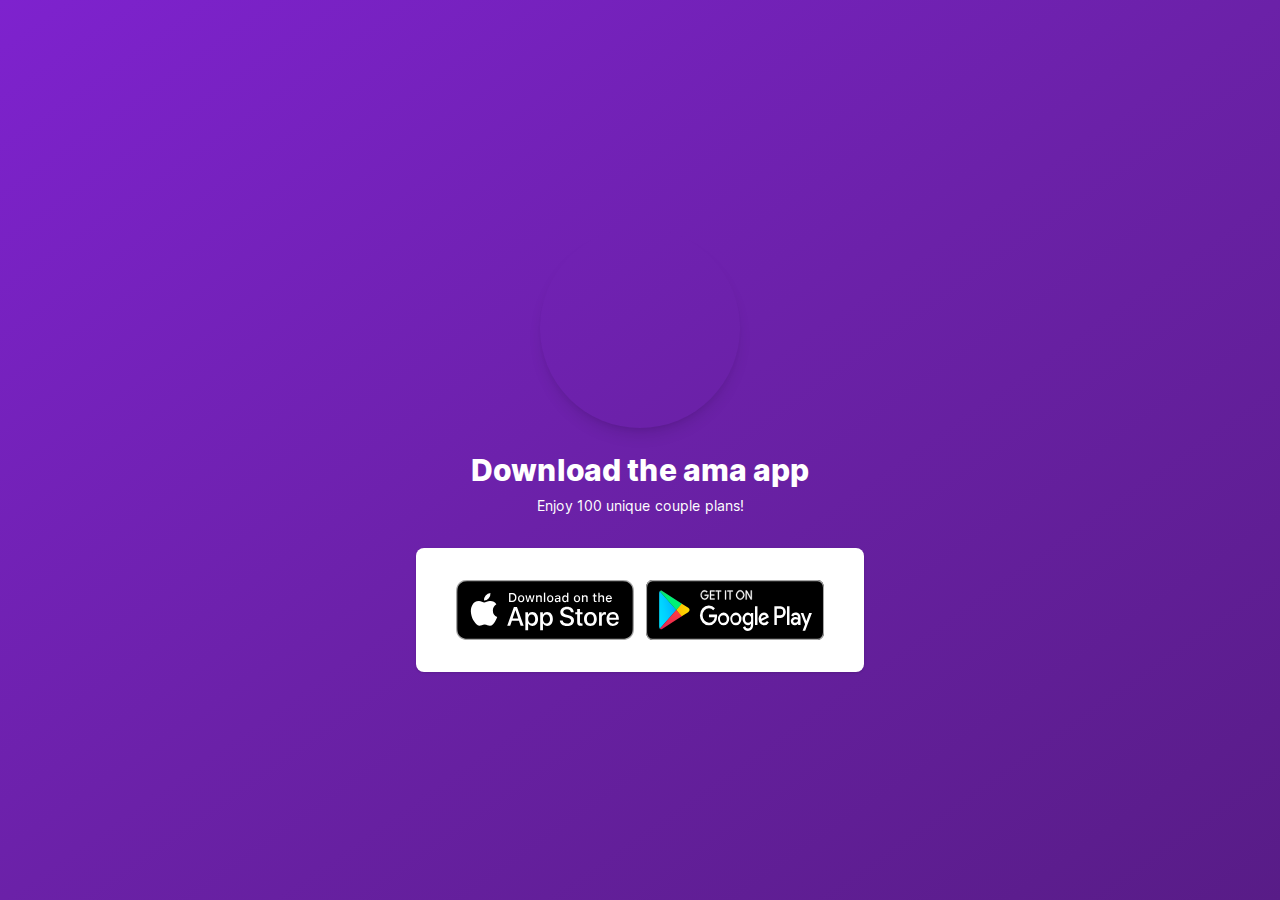
==== index.html @ a2be5a4e "Add files via upload" ====
<!DOCTYPE html><html lang="en"><head><meta charSet="utf-8"/><meta name="viewport" content="width=device-width, initial-scale=1"/><link rel="preload" href="/_next/static/media/c9a5bc6a7c948fb0-s.p.woff2" as="font" crossorigin="" type="font/woff2"/><link rel="stylesheet" href="/_next/static/css/a2a3fbcd79fb0c8a.css" crossorigin="" data-precedence="next"/><link rel="preload" as="script" fetchPriority="low" href="/_next/static/chunks/webpack-dde86fa7b5ab06e0.js" crossorigin=""/><script src="/_next/static/chunks/fd9d1056-735d320b4b8745cb.js" async="" crossorigin=""></script><script src="/_next/static/chunks/938-cd2116519108597b.js" async="" crossorigin=""></script><script src="/_next/static/chunks/main-app-fff8a8d756251685.js" async="" crossorigin=""></script><script src="/_next/static/chunks/647-ecb0f394060c1eaa.js" async=""></script><script src="/_next/static/chunks/app/page-6e0c93cd417e21bf.js" async=""></script><title>Create Next App</title><meta name="description" content="Generated by create next app"/><link rel="icon" href="/favicon.ico" type="image/x-icon" sizes="16x16"/><meta name="next-size-adjust"/><script src="/_next/static/chunks/polyfills-c67a75d1b6f99dc8.js" crossorigin="" noModule=""></script></head><body class="__className_e66fe9"><div class="min-h-screen bg-gradient-to-br from-purple-700 via-purple-800 to-purple-900 flex flex-col justify-center py-12 sm:px-6 lg:px-8"><div class="sm:mx-auto sm:w-full sm:max-w-md"><img alt="Logo" loading="lazy" width="200" height="200" decoding="async" data-nimg="1" class="mx-auto rounded-full shadow-lg" style="color:transparent" srcSet="/_next/image?url=%2Fimages%2Flogo.png&amp;w=256&amp;q=75 1x, /_next/image?url=%2Fimages%2Flogo.png&amp;w=640&amp;q=75 2x" src="/_next/image?url=%2Fimages%2Flogo.png&amp;w=640&amp;q=75"/><h2 class="mt-6 text-center text-3xl font-extrabold text-white">Download the ama app</h2><p class="mt-2 text-center text-sm text-white">Enjoy 100 unique couple plans!</p></div><div class="mt-8 sm:mx-auto sm:w-full sm:max-w-md"><div class="bg-white py-8 px-4 shadow sm:rounded-lg sm:px-10"><div class="flex justify-center"><div class="grid md:flex gap-3 overflow-auto"><a href="https://apps.apple.com/co/app/ama-100-planes-en-pareja/id6473065199"><img alt="app store icon" loading="lazy" width="200" height="66.85" decoding="async" data-nimg="1" class="h-full" style="color:transparent" src="/images/app-store-badge.svg"/></a><a href="https://play.google.com/store/apps/details?id=com.amadev.app"><img alt="play store icon" loading="lazy" width="200" height="66.85" decoding="async" data-nimg="1" class="h-full" style="color:transparent" src="/images/play-store-badge.svg"/></a></div></div></div></div></div><script src="/_next/static/chunks/webpack-dde86fa7b5ab06e0.js" crossorigin="" async=""></script><script>(self.__next_f=self.__next_f||[]).push([0]);self.__next_f.push([2,null])</script><script>self.__next_f.push([1,"1:HL[\"/_next/static/media/c9a5bc6a7c948fb0-s.p.woff2\",\"font\",{\"crossOrigin\":\"\",\"type\":\"font/woff2\"}]\n2:HL[\"/_next/static/css/a2a3fbcd79fb0c8a.css\",\"style\",{\"crossOrigin\":\"\"}]\n0:\"$L3\"\n"])</script><script>self.__next_f.push([1,"4:I[7690,[],\"\"]\n6:I[1749,[\"647\",\"static/chunks/647-ecb0f394060c1eaa.js\",\"931\",\"static/chunks/app/page-6e0c93cd417e21bf.js\"],\"Image\"]\n7:I[5250,[\"647\",\"static/chunks/647-ecb0f394060c1eaa.js\",\"931\",\"static/chunks/app/page-6e0c93cd417e21bf.js\"],\"\"]\n8:I[5613,[],\"\"]\n9:I[1778,[],\"\"]\nb:I[8955,[],\"\"]\n"])</script><script>self.__next_f.push([1,"3:[[[\"$\",\"link\",\"0\",{\"rel\":\"stylesheet\",\"href\":\"/_next/static/css/a2a3fbcd79fb0c8a.css\",\"precedence\":\"next\",\"crossOrigin\":\"\"}]],[\"$\",\"$L4\",null,{\"buildId\":\"qR7qqg8arm37EuFPO9DIK\",\"assetPrefix\":\"\",\"initialCanonicalUrl\":\"/\",\"initialTree\":[\"\",{\"children\":[\"__PAGE__\",{}]},\"$undefined\",\"$undefined\",true],\"initialSeedData\":[\"\",{\"children\":[\"__PAGE__\",{},[\"$L5\",[\"$\",\"div\",null,{\"className\":\"min-h-screen bg-gradient-to-br from-purple-700 via-purple-800 to-purple-900 flex flex-col justify-center py-12 sm:px-6 lg:px-8\",\"children\":[[\"$\",\"div\",null,{\"className\":\"sm:mx-auto sm:w-full sm:max-w-md\",\"children\":[[\"$\",\"$L6\",null,{\"className\":\"mx-auto rounded-full shadow-lg\",\"src\":\"/images/logo.png\",\"alt\":\"Logo\",\"width\":200,\"height\":200}],[\"$\",\"h2\",null,{\"className\":\"mt-6 text-center text-3xl font-extrabold text-white\",\"children\":\"Download the ama app\"}],[\"$\",\"p\",null,{\"className\":\"mt-2 text-center text-sm text-white\",\"children\":\"Enjoy 100 unique couple plans!\"}]]}],[\"$\",\"div\",null,{\"className\":\"mt-8 sm:mx-auto sm:w-full sm:max-w-md\",\"children\":[\"$\",\"div\",null,{\"className\":\"bg-white py-8 px-4 shadow sm:rounded-lg sm:px-10\",\"children\":[\"$\",\"div\",null,{\"className\":\"flex justify-center\",\"children\":[\"$\",\"div\",null,{\"className\":\"grid md:flex gap-3 overflow-auto\",\"children\":[[\"$\",\"$L7\",null,{\"href\":\"https://apps.apple.com/co/app/ama-100-planes-en-pareja/id6473065199\",\"children\":[\"$\",\"$L6\",null,{\"className\":\"h-full\",\"alt\":\"app store icon\",\"src\":\"/images/app-store-badge.svg\",\"width\":200,\"height\":66.85}]}],[\"$\",\"$L7\",null,{\"href\":\"https://play.google.com/store/apps/details?id=com.amadev.app\",\"children\":[\"$\",\"$L6\",null,{\"className\":\"h-full\",\"alt\":\"play store icon\",\"src\":\"/images/play-store-badge.svg\",\"width\":200,\"height\":66.85}]}]]}]}]}]}]]}],null]]},[null,[\"$\",\"html\",null,{\"lang\":\"en\",\"children\":[\"$\",\"body\",null,{\"className\":\"__className_e66fe9\",\"children\":[\"$\",\"$L8\",null,{\"parallelRouterKey\":\"children\",\"segmentPath\":[\"children\"],\"loading\":\"$undefined\",\"loadingStyles\":\"$undefined\",\"loadingScripts\":\"$undefined\",\"hasLoading\":false,\"error\":\"$undefined\",\"errorStyles\":\"$undefined\",\"errorScripts\":\"$undefined\",\"template\":[\"$\",\"$L9\",null,{}],\"templateStyles\":\"$undefined\",\"templateScripts\":\"$undefined\",\"notFound\":[[\"$\",\"title\",null,{\"children\":\"404: This page could not be found.\"}],[\"$\",\"div\",null,{\"style\":{\"fontFamily\":\"system-ui,\\\"Segoe UI\\\",Roboto,Helvetica,Arial,sans-serif,\\\"Apple Color Emoji\\\",\\\"Segoe UI Emoji\\\"\",\"height\":\"100vh\",\"textAlign\":\"center\",\"display\":\"flex\",\"flexDirection\":\"column\",\"alignItems\":\"center\",\"justifyContent\":\"center\"},\"children\":[\"$\",\"div\",null,{\"children\":[[\"$\",\"style\",null,{\"dangerouslySetInnerHTML\":{\"__html\":\"body{color:#000;background:#fff;margin:0}.next-error-h1{border-right:1px solid rgba(0,0,0,.3)}@media (prefers-color-scheme:dark){body{color:#fff;background:#000}.next-error-h1{border-right:1px solid rgba(255,255,255,.3)}}\"}}],[\"$\",\"h1\",null,{\"className\":\"next-error-h1\",\"style\":{\"display\":\"inline-block\",\"margin\":\"0 20px 0 0\",\"padding\":\"0 23px 0 0\",\"fontSize\":24,\"fontWeight\":500,\"verticalAlign\":\"top\",\"lineHeight\":\"49px\"},\"children\":\"404\"}],[\"$\",\"div\",null,{\"style\":{\"display\":\"inline-block\"},\"children\":[\"$\",\"h2\",null,{\"style\":{\"fontSize\":14,\"fontWeight\":400,\"lineHeight\":\"49px\",\"margin\":0},\"children\":\"This page could not be found.\"}]}]]}]}]],\"notFoundStyles\":[],\"styles\":null}]}]}],null]],\"initialHead\":[false,\"$La\"],\"globalErrorComponent\":\"$b\"}]]\n"])</script><script>self.__next_f.push([1,"a:[[\"$\",\"meta\",\"0\",{\"name\":\"viewport\",\"content\":\"width=device-width, initial-scale=1\"}],[\"$\",\"meta\",\"1\",{\"charSet\":\"utf-8\"}],[\"$\",\"title\",\"2\",{\"children\":\"Create Next App\"}],[\"$\",\"meta\",\"3\",{\"name\":\"description\",\"content\":\"Generated by create next app\"}],[\"$\",\"link\",\"4\",{\"rel\":\"icon\",\"href\":\"/favicon.ico\",\"type\":\"image/x-icon\",\"sizes\":\"16x16\"}],[\"$\",\"meta\",\"5\",{\"name\":\"next-size-adjust\"}]]\n5:null\n"])</script><script>self.__next_f.push([1,""])</script></body></html>
---- _next/static/css/a2a3fbcd79fb0c8a.css ----
/*
! tailwindcss v3.4.0 | MIT License | https://tailwindcss.com
*/*,:after,:before{box-sizing:border-box;border:0 solid #e5e7eb}:after,:before{--tw-content:""}:host,html{line-height:1.5;-webkit-text-size-adjust:100%;-moz-tab-size:4;-o-tab-size:4;tab-size:4;font-family:ui-sans-serif,system-ui,sans-serif,Apple Color Emoji,Segoe UI Emoji,Segoe UI Symbol,Noto Color Emoji;font-feature-settings:normal;font-variation-settings:normal;-webkit-tap-highlight-color:transparent}body{margin:0;line-height:inherit}hr{height:0;color:inherit;border-top-width:1px}abbr:where([title]){-webkit-text-decoration:underline dotted;text-decoration:underline dotted}h1,h2,h3,h4,h5,h6{font-size:inherit;font-weight:inherit}a{color:inherit;text-decoration:inherit}b,strong{font-weight:bolder}code,kbd,pre,samp{font-family:ui-monospace,SFMono-Regular,Menlo,Monaco,Consolas,Liberation Mono,Courier New,monospace;font-feature-settings:normal;font-variation-settings:normal;font-size:1em}small{font-size:80%}sub,sup{font-size:75%;line-height:0;position:relative;vertical-align:baseline}sub{bottom:-.25em}sup{top:-.5em}table{text-indent:0;border-color:inherit;border-collapse:collapse}button,input,optgroup,select,textarea{font-family:inherit;font-feature-settings:inherit;font-variation-settings:inherit;font-size:100%;font-weight:inherit;line-height:inherit;color:inherit;margin:0;padding:0}button,select{text-transform:none}[type=button],[type=reset],[type=submit],button{-webkit-appearance:button;background-color:transparent;background-image:none}:-moz-focusring{outline:auto}:-moz-ui-invalid{box-shadow:none}progress{vertical-align:baseline}::-webkit-inner-spin-button,::-webkit-outer-spin-button{height:auto}[type=search]{-webkit-appearance:textfield;outline-offset:-2px}::-webkit-search-decoration{-webkit-appearance:none}::-webkit-file-upload-button{-webkit-appearance:button;font:inherit}summary{display:list-item}blockquote,dd,dl,figure,h1,h2,h3,h4,h5,h6,hr,p,pre{margin:0}fieldset{margin:0}fieldset,legend{padding:0}menu,ol,ul{list-style:none;margin:0;padding:0}dialog{padding:0}textarea{resize:vertical}input::-moz-placeholder,textarea::-moz-placeholder{opacity:1;color:#9ca3af}input::placeholder,textarea::placeholder{opacity:1;color:#9ca3af}[role=button],button{cursor:pointer}:disabled{cursor:default}audio,canvas,embed,iframe,img,object,svg,video{display:block;vertical-align:middle}img,video{max-width:100%;height:auto}[hidden]{display:none}*,:after,:before{--tw-border-spacing-x:0;--tw-border-spacing-y:0;--tw-translate-x:0;--tw-translate-y:0;--tw-rotate:0;--tw-skew-x:0;--tw-skew-y:0;--tw-scale-x:1;--tw-scale-y:1;--tw-pan-x: ;--tw-pan-y: ;--tw-pinch-zoom: ;--tw-scroll-snap-strictness:proximity;--tw-gradient-from-position: ;--tw-gradient-via-position: ;--tw-gradient-to-position: ;--tw-ordinal: ;--tw-slashed-zero: ;--tw-numeric-figure: ;--tw-numeric-spacing: ;--tw-numeric-fraction: ;--tw-ring-inset: ;--tw-ring-offset-width:0px;--tw-ring-offset-color:#fff;--tw-ring-color:rgba(59,130,246,.5);--tw-ring-offset-shadow:0 0 #0000;--tw-ring-shadow:0 0 #0000;--tw-shadow:0 0 #0000;--tw-shadow-colored:0 0 #0000;--tw-blur: ;--tw-brightness: ;--tw-contrast: ;--tw-grayscale: ;--tw-hue-rotate: ;--tw-invert: ;--tw-saturate: ;--tw-sepia: ;--tw-drop-shadow: ;--tw-backdrop-blur: ;--tw-backdrop-brightness: ;--tw-backdrop-contrast: ;--tw-backdrop-grayscale: ;--tw-backdrop-hue-rotate: ;--tw-backdrop-invert: ;--tw-backdrop-opacity: ;--tw-backdrop-saturate: ;--tw-backdrop-sepia: }::backdrop{--tw-border-spacing-x:0;--tw-border-spacing-y:0;--tw-translate-x:0;--tw-translate-y:0;--tw-rotate:0;--tw-skew-x:0;--tw-skew-y:0;--tw-scale-x:1;--tw-scale-y:1;--tw-pan-x: ;--tw-pan-y: ;--tw-pinch-zoom: ;--tw-scroll-snap-strictness:proximity;--tw-gradient-from-position: ;--tw-gradient-via-position: ;--tw-gradient-to-position: ;--tw-ordinal: ;--tw-slashed-zero: ;--tw-numeric-figure: ;--tw-numeric-spacing: ;--tw-numeric-fraction: ;--tw-ring-inset: ;--tw-ring-offset-width:0px;--tw-ring-offset-color:#fff;--tw-ring-color:rgba(59,130,246,.5);--tw-ring-offset-shadow:0 0 #0000;--tw-ring-shadow:0 0 #0000;--tw-shadow:0 0 #0000;--tw-shadow-colored:0 0 #0000;--tw-blur: ;--tw-brightness: ;--tw-contrast: ;--tw-grayscale: ;--tw-hue-rotate: ;--tw-invert: ;--tw-saturate: ;--tw-sepia: ;--tw-drop-shadow: ;--tw-backdrop-blur: ;--tw-backdrop-brightness: ;--tw-backdrop-contrast: ;--tw-backdrop-grayscale: ;--tw-backdrop-hue-rotate: ;--tw-backdrop-invert: ;--tw-backdrop-opacity: ;--tw-backdrop-saturate: ;--tw-backdrop-sepia: }.mx-auto{margin-left:auto;margin-right:auto}.mt-2{margin-top:.5rem}.mt-6{margin-top:1.5rem}.mt-8{margin-top:2rem}.flex{display:flex}.grid{display:grid}.h-full{height:100%}.min-h-screen{min-height:100vh}.flex-col{flex-direction:column}.justify-center{justify-content:center}.gap-3{gap:.75rem}.overflow-auto{overflow:auto}.rounded-full{border-radius:9999px}.bg-white{--tw-bg-opacity:1;background-color:rgb(255 255 255/var(--tw-bg-opacity))}.bg-gradient-to-br{background-image:linear-gradient(to bottom right,var(--tw-gradient-stops))}.from-purple-700{--tw-gradient-from:#7e22ce var(--tw-gradient-from-position);--tw-gradient-to:rgba(126,34,206,0) var(--tw-gradient-to-position);--tw-gradient-stops:var(--tw-gradient-from),var(--tw-gradient-to)}.via-purple-800{--tw-gradient-to:rgba(107,33,168,0) var(--tw-gradient-to-position);--tw-gradient-stops:var(--tw-gradient-from),#6b21a8 var(--tw-gradient-via-position),var(--tw-gradient-to)}.to-purple-900{--tw-gradient-to:#581c87 var(--tw-gradient-to-position)}.px-4{padding-left:1rem;padding-right:1rem}.py-12{padding-top:3rem;padding-bottom:3rem}.py-8{padding-top:2rem;padding-bottom:2rem}.text-center{text-align:center}.text-3xl{font-size:1.875rem;line-height:2.25rem}.text-sm{font-size:.875rem;line-height:1.25rem}.font-extrabold{font-weight:800}.text-white{--tw-text-opacity:1;color:rgb(255 255 255/var(--tw-text-opacity))}.shadow{--tw-shadow:0 1px 3px 0 rgba(0,0,0,.1),0 1px 2px -1px rgba(0,0,0,.1);--tw-shadow-colored:0 1px 3px 0 var(--tw-shadow-color),0 1px 2px -1px var(--tw-shadow-color)}.shadow,.shadow-lg{box-shadow:var(--tw-ring-offset-shadow,0 0 #0000),var(--tw-ring-shadow,0 0 #0000),var(--tw-shadow)}.shadow-lg{--tw-shadow:0 10px 15px -3px rgba(0,0,0,.1),0 4px 6px -4px rgba(0,0,0,.1);--tw-shadow-colored:0 10px 15px -3px var(--tw-shadow-color),0 4px 6px -4px var(--tw-shadow-color)}@media (min-width:640px){.sm\:mx-auto{margin-left:auto;margin-right:auto}.sm\:w-full{width:100%}.sm\:max-w-md{max-width:28rem}.sm\:rounded-lg{border-radius:.5rem}.sm\:px-10{padding-left:2.5rem;padding-right:2.5rem}.sm\:px-6{padding-left:1.5rem;padding-right:1.5rem}}@media (min-width:768px){.md\:flex{display:flex}}@media (min-width:1024px){.lg\:px-8{padding-left:2rem;padding-right:2rem}}@font-face{font-family:__Inter_e66fe9;font-style:normal;font-weight:100 900;font-display:swap;src:url(/_next/static/media/ec159349637c90ad-s.woff2) format("woff2");unicode-range:U+0460-052f,U+1c80-1c88,U+20b4,U+2de0-2dff,U+a640-a69f,U+fe2e-fe2f}@font-face{font-family:__Inter_e66fe9;font-style:normal;font-weight:100 900;font-display:swap;src:url(/_next/static/media/513657b02c5c193f-s.woff2) format("woff2");unicode-range:U+0301,U+0400-045f,U+0490-0491,U+04b0-04b1,U+2116}@font-face{font-family:__Inter_e66fe9;font-style:normal;font-weight:100 900;font-display:swap;src:url(/_next/static/media/fd4db3eb5472fc27-s.woff2) format("woff2");unicode-range:U+1f??}@font-face{font-family:__Inter_e66fe9;font-style:normal;font-weight:100 900;font-display:swap;src:url(/_next/static/media/51ed15f9841b9f9d-s.woff2) format("woff2");unicode-range:U+0370-03ff}@font-face{font-family:__Inter_e66fe9;font-style:normal;font-weight:100 900;font-display:swap;src:url(/_next/static/media/05a31a2ca4975f99-s.woff2) format("woff2");unicode-range:U+0102-0103,U+0110-0111,U+0128-0129,U+0168-0169,U+01a0-01a1,U+01af-01b0,U+0300-0301,U+0303-0304,U+0308-0309,U+0323,U+0329,U+1ea0-1ef9,U+20ab}@font-face{font-family:__Inter_e66fe9;font-style:normal;font-weight:100 900;font-display:swap;src:url(/_next/static/media/d6b16ce4a6175f26-s.woff2) format("woff2");unicode-range:U+0100-02af,U+0304,U+0308,U+0329,U+1e00-1e9f,U+1ef2-1eff,U+2020,U+20a0-20ab,U+20ad-20cf,U+2113,U+2c60-2c7f,U+a720-a7ff}@font-face{font-family:__Inter_e66fe9;font-style:normal;font-weight:100 900;font-display:swap;src:url(/_next/static/media/c9a5bc6a7c948fb0-s.p.woff2) format("woff2");unicode-range:U+00??,U+0131,U+0152-0153,U+02bb-02bc,U+02c6,U+02da,U+02dc,U+0304,U+0308,U+0329,U+2000-206f,U+2074,U+20ac,U+2122,U+2191,U+2193,U+2212,U+2215,U+feff,U+fffd}@font-face{font-family:__Inter_Fallback_e66fe9;src:local("Arial");ascent-override:90.20%;descent-override:22.48%;line-gap-override:0.00%;size-adjust:107.40%}.__className_e66fe9{font-family:__Inter_e66fe9,__Inter_Fallback_e66fe9;font-style:normal}
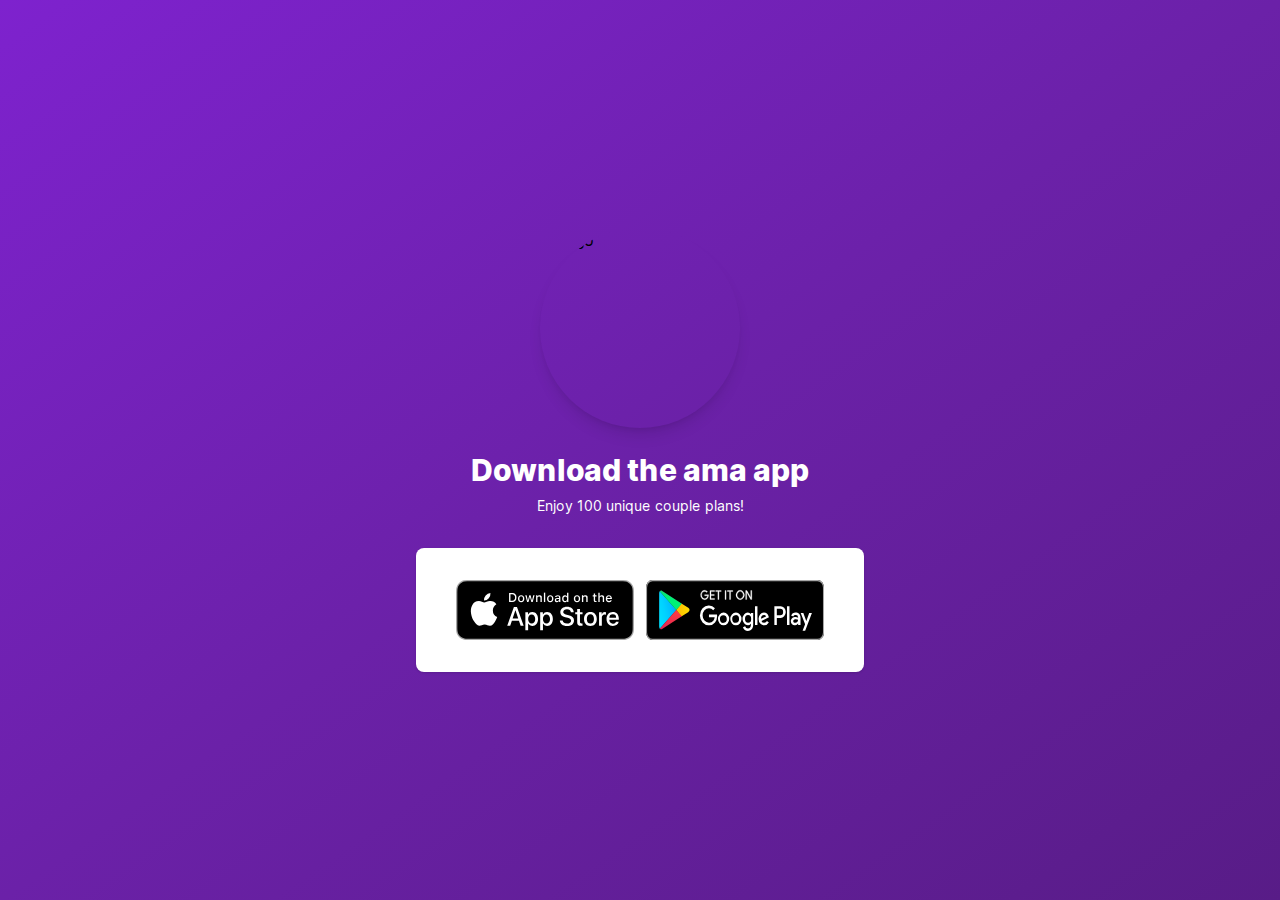
==== commit af3de876: "Add files via upload" ====
--- a/index.html
+++ b/index.html
@@ -1 +1 @@
-<!DOCTYPE html><html lang="en"><head><meta charSet="utf-8"/><meta name="viewport" content="width=device-width, initial-scale=1"/><link rel="preload" href="/_next/static/media/c9a5bc6a7c948fb0-s.p.woff2" as="font" crossorigin="" type="font/woff2"/><link rel="stylesheet" href="/_next/static/css/a2a3fbcd79fb0c8a.css" crossorigin="" data-precedence="next"/><link rel="preload" as="script" fetchPriority="low" href="/_next/static/chunks/webpack-dde86fa7b5ab06e0.js" crossorigin=""/><script src="/_next/static/chunks/fd9d1056-735d320b4b8745cb.js" async="" crossorigin=""></script><script src="/_next/static/chunks/938-cd2116519108597b.js" async="" crossorigin=""></script><script src="/_next/static/chunks/main-app-fff8a8d756251685.js" async="" crossorigin=""></script><script src="/_next/static/chunks/647-ecb0f394060c1eaa.js" async=""></script><script src="/_next/static/chunks/app/page-6e0c93cd417e21bf.js" async=""></script><title>Create Next App</title><meta name="description" content="Generated by create next app"/><link rel="icon" href="/favicon.ico" type="image/x-icon" sizes="16x16"/><meta name="next-size-adjust"/><script src="/_next/static/chunks/polyfills-c67a75d1b6f99dc8.js" crossorigin="" noModule=""></script></head><body class="__className_e66fe9"><div class="min-h-screen bg-gradient-to-br from-purple-700 via-purple-800 to-purple-900 flex flex-col justify-center py-12 sm:px-6 lg:px-8"><div class="sm:mx-auto sm:w-full sm:max-w-md"><img alt="Logo" loading="lazy" width="200" height="200" decoding="async" data-nimg="1" class="mx-auto rounded-full shadow-lg" style="color:transparent" srcSet="/_next/image?url=%2Fimages%2Flogo.png&amp;w=256&amp;q=75 1x, /_next/image?url=%2Fimages%2Flogo.png&amp;w=640&amp;q=75 2x" src="/_next/image?url=%2Fimages%2Flogo.png&amp;w=640&amp;q=75"/><h2 class="mt-6 text-center text-3xl font-extrabold text-white">Download the ama app</h2><p class="mt-2 text-center text-sm text-white">Enjoy 100 unique couple plans!</p></div><div class="mt-8 sm:mx-auto sm:w-full sm:max-w-md"><div class="bg-white py-8 px-4 shadow sm:rounded-lg sm:px-10"><div class="flex justify-center"><div class="grid md:flex gap-3 overflow-auto"><a href="https://apps.apple.com/co/app/ama-100-planes-en-pareja/id6473065199"><img alt="app store icon" loading="lazy" width="200" height="66.85" decoding="async" data-nimg="1" class="h-full" style="color:transparent" src="/images/app-store-badge.svg"/></a><a href="https://play.google.com/store/apps/details?id=com.amadev.app"><img alt="play store icon" loading="lazy" width="200" height="66.85" decoding="async" data-nimg="1" class="h-full" style="color:transparent" src="/images/play-store-badge.svg"/></a></div></div></div></div></div><script src="/_next/static/chunks/webpack-dde86fa7b5ab06e0.js" crossorigin="" async=""></script><script>(self.__next_f=self.__next_f||[]).push([0]);self.__next_f.push([2,null])</script><script>self.__next_f.push([1,"1:HL[\"/_next/static/media/c9a5bc6a7c948fb0-s.p.woff2\",\"font\",{\"crossOrigin\":\"\",\"type\":\"font/woff2\"}]\n2:HL[\"/_next/static/css/a2a3fbcd79fb0c8a.css\",\"style\",{\"crossOrigin\":\"\"}]\n0:\"$L3\"\n"])</script><script>self.__next_f.push([1,"4:I[7690,[],\"\"]\n6:I[1749,[\"647\",\"static/chunks/647-ecb0f394060c1eaa.js\",\"931\",\"static/chunks/app/page-6e0c93cd417e21bf.js\"],\"Image\"]\n7:I[5250,[\"647\",\"static/chunks/647-ecb0f394060c1eaa.js\",\"931\",\"static/chunks/app/page-6e0c93cd417e21bf.js\"],\"\"]\n8:I[5613,[],\"\"]\n9:I[1778,[],\"\"]\nb:I[8955,[],\"\"]\n"])</script><script>self.__next_f.push([1,"3:[[[\"$\",\"link\",\"0\",{\"rel\":\"stylesheet\",\"href\":\"/_next/static/css/a2a3fbcd79fb0c8a.css\",\"precedence\":\"next\",\"crossOrigin\":\"\"}]],[\"$\",\"$L4\",null,{\"buildId\":\"qR7qqg8arm37EuFPO9DIK\",\"assetPrefix\":\"\",\"initialCanonicalUrl\":\"/\",\"initialTree\":[\"\",{\"children\":[\"__PAGE__\",{}]},\"$undefined\",\"$undefined\",true],\"initialSeedData\":[\"\",{\"children\":[\"__PAGE__\",{},[\"$L5\",[\"$\",\"div\",null,{\"className\":\"min-h-screen bg-gradient-to-br from-purple-700 via-purple-800 to-purple-900 flex flex-col justify-center py-12 sm:px-6 lg:px-8\",\"children\":[[\"$\",\"div\",null,{\"className\":\"sm:mx-auto sm:w-full sm:max-w-md\",\"children\":[[\"$\",\"$L6\",null,{\"className\":\"mx-auto rounded-full shadow-lg\",\"src\":\"/images/logo.png\",\"alt\":\"Logo\",\"width\":200,\"height\":200}],[\"$\",\"h2\",null,{\"className\":\"mt-6 text-center text-3xl font-extrabold text-white\",\"children\":\"Download the ama app\"}],[\"$\",\"p\",null,{\"className\":\"mt-2 text-center text-sm text-white\",\"children\":\"Enjoy 100 unique couple plans!\"}]]}],[\"$\",\"div\",null,{\"className\":\"mt-8 sm:mx-auto sm:w-full sm:max-w-md\",\"children\":[\"$\",\"div\",null,{\"className\":\"bg-white py-8 px-4 shadow sm:rounded-lg sm:px-10\",\"children\":[\"$\",\"div\",null,{\"className\":\"flex justify-center\",\"children\":[\"$\",\"div\",null,{\"className\":\"grid md:flex gap-3 overflow-auto\",\"children\":[[\"$\",\"$L7\",null,{\"href\":\"https://apps.apple.com/co/app/ama-100-planes-en-pareja/id6473065199\",\"children\":[\"$\",\"$L6\",null,{\"className\":\"h-full\",\"alt\":\"app store icon\",\"src\":\"/images/app-store-badge.svg\",\"width\":200,\"height\":66.85}]}],[\"$\",\"$L7\",null,{\"href\":\"https://play.google.com/store/apps/details?id=com.amadev.app\",\"children\":[\"$\",\"$L6\",null,{\"className\":\"h-full\",\"alt\":\"play store icon\",\"src\":\"/images/play-store-badge.svg\",\"width\":200,\"height\":66.85}]}]]}]}]}]}]]}],null]]},[null,[\"$\",\"html\",null,{\"lang\":\"en\",\"children\":[\"$\",\"body\",null,{\"className\":\"__className_e66fe9\",\"children\":[\"$\",\"$L8\",null,{\"parallelRouterKey\":\"children\",\"segmentPath\":[\"children\"],\"loading\":\"$undefined\",\"loadingStyles\":\"$undefined\",\"loadingScripts\":\"$undefined\",\"hasLoading\":false,\"error\":\"$undefined\",\"errorStyles\":\"$undefined\",\"errorScripts\":\"$undefined\",\"template\":[\"$\",\"$L9\",null,{}],\"templateStyles\":\"$undefined\",\"templateScripts\":\"$undefined\",\"notFound\":[[\"$\",\"title\",null,{\"children\":\"404: This page could not be found.\"}],[\"$\",\"div\",null,{\"style\":{\"fontFamily\":\"system-ui,\\\"Segoe UI\\\",Roboto,Helvetica,Arial,sans-serif,\\\"Apple Color Emoji\\\",\\\"Segoe UI Emoji\\\"\",\"height\":\"100vh\",\"textAlign\":\"center\",\"display\":\"flex\",\"flexDirection\":\"column\",\"alignItems\":\"center\",\"justifyContent\":\"center\"},\"children\":[\"$\",\"div\",null,{\"children\":[[\"$\",\"style\",null,{\"dangerouslySetInnerHTML\":{\"__html\":\"body{color:#000;background:#fff;margin:0}.next-error-h1{border-right:1px solid rgba(0,0,0,.3)}@media (prefers-color-scheme:dark){body{color:#fff;background:#000}.next-error-h1{border-right:1px solid rgba(255,255,255,.3)}}\"}}],[\"$\",\"h1\",null,{\"className\":\"next-error-h1\",\"style\":{\"display\":\"inline-block\",\"margin\":\"0 20px 0 0\",\"padding\":\"0 23px 0 0\",\"fontSize\":24,\"fontWeight\":500,\"verticalAlign\":\"top\",\"lineHeight\":\"49px\"},\"children\":\"404\"}],[\"$\",\"div\",null,{\"style\":{\"display\":\"inline-block\"},\"children\":[\"$\",\"h2\",null,{\"style\":{\"fontSize\":14,\"fontWeight\":400,\"lineHeight\":\"49px\",\"margin\":0},\"children\":\"This page could not be found.\"}]}]]}]}]],\"notFoundStyles\":[],\"styles\":null}]}]}],null]],\"initialHead\":[false,\"$La\"],\"globalErrorComponent\":\"$b\"}]]\n"])</script><script>self.__next_f.push([1,"a:[[\"$\",\"meta\",\"0\",{\"name\":\"viewport\",\"content\":\"width=device-width, initial-scale=1\"}],[\"$\",\"meta\",\"1\",{\"charSet\":\"utf-8\"}],[\"$\",\"title\",\"2\",{\"children\":\"Create Next App\"}],[\"$\",\"meta\",\"3\",{\"name\":\"description\",\"content\":\"Generated by create next app\"}],[\"$\",\"link\",\"4\",{\"rel\":\"icon\",\"href\":\"/favicon.ico\",\"type\":\"image/x-icon\",\"sizes\":\"16x16\"}],[\"$\",\"meta\",\"5\",{\"name\":\"next-size-adjust\"}]]\n5:null\n"])</script><script>self.__next_f.push([1,""])</script></body></html>+<!DOCTYPE html><html lang="en"><head><meta charSet="utf-8"/><meta name="viewport" content="width=device-width, initial-scale=1"/><link rel="preload" href="/_next/static/media/c9a5bc6a7c948fb0-s.p.woff2" as="font" crossorigin="" type="font/woff2"/><link rel="stylesheet" href="/_next/static/css/d588c0cef704deb2.css" crossorigin="" data-precedence="next"/><link rel="preload" as="script" fetchPriority="low" href="/_next/static/chunks/webpack-19cce1cc63ee8369.js" crossorigin=""/><script src="/_next/static/chunks/fd9d1056-735d320b4b8745cb.js" async="" crossorigin=""></script><script src="/_next/static/chunks/938-cd2116519108597b.js" async="" crossorigin=""></script><script src="/_next/static/chunks/main-app-fff8a8d756251685.js" async="" crossorigin=""></script><script src="/_next/static/chunks/647-ecb0f394060c1eaa.js" async=""></script><script src="/_next/static/chunks/app/page-6e0c93cd417e21bf.js" async=""></script><title>Ama</title><meta name="description" content="Enjoy 100 unique couple plans!"/><link rel="icon" href="/favicon.ico" type="image/x-icon" sizes="16x16"/><meta name="next-size-adjust"/><script src="/_next/static/chunks/polyfills-c67a75d1b6f99dc8.js" crossorigin="" noModule=""></script></head><body class="__className_e66fe9"><div class="min-h-screen bg-gradient-to-br from-purple-700 via-purple-800 to-purple-900 flex flex-col justify-center py-12 sm:px-6 lg:px-8"><div class="sm:mx-auto sm:w-full sm:max-w-md"><img alt="Logo" loading="lazy" width="200" height="200" decoding="async" data-nimg="1" class="mx-auto rounded-full shadow-lg" style="color:transparent" srcSet="/_next/image?url=%2Fimages%2Flogo.png&amp;w=256&amp;q=75 1x, /_next/image?url=%2Fimages%2Flogo.png&amp;w=640&amp;q=75 2x" src="/_next/image?url=%2Fimages%2Flogo.png&amp;w=640&amp;q=75"/><h2 class="mt-6 text-center text-3xl font-extrabold text-white">Download the ama app</h2><p class="mt-2 text-center text-sm text-white">Enjoy 100 unique couple plans!</p></div><div class="mt-8 sm:mx-auto sm:w-full sm:max-w-md"><div class="bg-white py-8 px-4 shadow sm:rounded-lg sm:px-10"><div class="flex justify-center"><div class="grid md:flex gap-3 overflow-auto"><a href="https://apps.apple.com/co/app/ama-100-planes-en-pareja/id6473065199"><img alt="app store icon" loading="lazy" width="200" height="66.85" decoding="async" data-nimg="1" class="h-full" style="color:transparent" src="/images/app-store-badge.svg"/></a><a href="https://play.google.com/store/apps/details?id=com.amadev.app"><img alt="play store icon" loading="lazy" width="200" height="66.85" decoding="async" data-nimg="1" class="h-full" style="color:transparent" src="/images/play-store-badge.svg"/></a></div></div></div></div></div><script src="/_next/static/chunks/webpack-19cce1cc63ee8369.js" crossorigin="" async=""></script><script>(self.__next_f=self.__next_f||[]).push([0]);self.__next_f.push([2,null])</script><script>self.__next_f.push([1,"1:HL[\"/_next/static/media/c9a5bc6a7c948fb0-s.p.woff2\",\"font\",{\"crossOrigin\":\"\",\"type\":\"font/woff2\"}]\n2:HL[\"/_next/static/css/d588c0cef704deb2.css\",\"style\",{\"crossOrigin\":\"\"}]\n0:\"$L3\"\n"])</script><script>self.__next_f.push([1,"4:I[7690,[],\"\"]\n6:I[1749,[\"647\",\"static/chunks/647-ecb0f394060c1eaa.js\",\"931\",\"static/chunks/app/page-6e0c93cd417e21bf.js\"],\"Image\"]\n7:I[5250,[\"647\",\"static/chunks/647-ecb0f394060c1eaa.js\",\"931\",\"static/chunks/app/page-6e0c93cd417e21bf.js\"],\"\"]\n8:I[5613,[],\"\"]\n9:I[1778,[],\"\"]\nb:I[8955,[],\"\"]\n"])</script><script>self.__next_f.push([1,"3:[[[\"$\",\"link\",\"0\",{\"rel\":\"stylesheet\",\"href\":\"/_next/static/css/d588c0cef704deb2.css\",\"precedence\":\"next\",\"crossOrigin\":\"\"}]],[\"$\",\"$L4\",null,{\"buildId\":\"kVKbFvMnUnuRsxF-MmI4K\",\"assetPrefix\":\"\",\"initialCanonicalUrl\":\"/\",\"initialTree\":[\"\",{\"children\":[\"__PAGE__\",{}]},\"$undefined\",\"$undefined\",true],\"initialSeedData\":[\"\",{\"children\":[\"__PAGE__\",{},[\"$L5\",[\"$\",\"div\",null,{\"className\":\"min-h-screen bg-gradient-to-br from-purple-700 via-purple-800 to-purple-900 flex flex-col justify-center py-12 sm:px-6 lg:px-8\",\"children\":[[\"$\",\"div\",null,{\"className\":\"sm:mx-auto sm:w-full sm:max-w-md\",\"children\":[[\"$\",\"$L6\",null,{\"className\":\"mx-auto rounded-full shadow-lg\",\"src\":\"/images/logo.png\",\"alt\":\"Logo\",\"width\":200,\"height\":200}],[\"$\",\"h2\",null,{\"className\":\"mt-6 text-center text-3xl font-extrabold text-white\",\"children\":\"Download the ama app\"}],[\"$\",\"p\",null,{\"className\":\"mt-2 text-center text-sm text-white\",\"children\":\"Enjoy 100 unique couple plans!\"}]]}],[\"$\",\"div\",null,{\"className\":\"mt-8 sm:mx-auto sm:w-full sm:max-w-md\",\"children\":[\"$\",\"div\",null,{\"className\":\"bg-white py-8 px-4 shadow sm:rounded-lg sm:px-10\",\"children\":[\"$\",\"div\",null,{\"className\":\"flex justify-center\",\"children\":[\"$\",\"div\",null,{\"className\":\"grid md:flex gap-3 overflow-auto\",\"children\":[[\"$\",\"$L7\",null,{\"href\":\"https://apps.apple.com/co/app/ama-100-planes-en-pareja/id6473065199\",\"children\":[\"$\",\"$L6\",null,{\"className\":\"h-full\",\"alt\":\"app store icon\",\"src\":\"/images/app-store-badge.svg\",\"width\":200,\"height\":66.85}]}],[\"$\",\"$L7\",null,{\"href\":\"https://play.google.com/store/apps/details?id=com.amadev.app\",\"children\":[\"$\",\"$L6\",null,{\"className\":\"h-full\",\"alt\":\"play store icon\",\"src\":\"/images/play-store-badge.svg\",\"width\":200,\"height\":66.85}]}]]}]}]}]}]]}],null]]},[null,[\"$\",\"html\",null,{\"lang\":\"en\",\"children\":[\"$\",\"body\",null,{\"className\":\"__className_e66fe9\",\"children\":[\"$\",\"$L8\",null,{\"parallelRouterKey\":\"children\",\"segmentPath\":[\"children\"],\"loading\":\"$undefined\",\"loadingStyles\":\"$undefined\",\"loadingScripts\":\"$undefined\",\"hasLoading\":false,\"error\":\"$undefined\",\"errorStyles\":\"$undefined\",\"errorScripts\":\"$undefined\",\"template\":[\"$\",\"$L9\",null,{}],\"templateStyles\":\"$undefined\",\"templateScripts\":\"$undefined\",\"notFound\":[[\"$\",\"title\",null,{\"children\":\"404: This page could not be found.\"}],[\"$\",\"div\",null,{\"style\":{\"fontFamily\":\"system-ui,\\\"Segoe UI\\\",Roboto,Helvetica,Arial,sans-serif,\\\"Apple Color Emoji\\\",\\\"Segoe UI Emoji\\\"\",\"height\":\"100vh\",\"textAlign\":\"center\",\"display\":\"flex\",\"flexDirection\":\"column\",\"alignItems\":\"center\",\"justifyContent\":\"center\"},\"children\":[\"$\",\"div\",null,{\"children\":[[\"$\",\"style\",null,{\"dangerouslySetInnerHTML\":{\"__html\":\"body{color:#000;background:#fff;margin:0}.next-error-h1{border-right:1px solid rgba(0,0,0,.3)}@media (prefers-color-scheme:dark){body{color:#fff;background:#000}.next-error-h1{border-right:1px solid rgba(255,255,255,.3)}}\"}}],[\"$\",\"h1\",null,{\"className\":\"next-error-h1\",\"style\":{\"display\":\"inline-block\",\"margin\":\"0 20px 0 0\",\"padding\":\"0 23px 0 0\",\"fontSize\":24,\"fontWeight\":500,\"verticalAlign\":\"top\",\"lineHeight\":\"49px\"},\"children\":\"404\"}],[\"$\",\"div\",null,{\"style\":{\"display\":\"inline-block\"},\"children\":[\"$\",\"h2\",null,{\"style\":{\"fontSize\":14,\"fontWeight\":400,\"lineHeight\":\"49px\",\"margin\":0},\"children\":\"This page could not be found.\"}]}]]}]}]],\"notFoundStyles\":[],\"styles\":null}]}]}],null]],\"initialHead\":[false,\"$La\"],\"globalErrorComponent\":\"$b\"}]]\n"])</script><script>self.__next_f.push([1,"a:[[\"$\",\"meta\",\"0\",{\"name\":\"viewport\",\"content\":\"width=device-width, initial-scale=1\"}],[\"$\",\"meta\",\"1\",{\"charSet\":\"utf-8\"}],[\"$\",\"title\",\"2\",{\"children\":\"Ama\"}],[\"$\",\"meta\",\"3\",{\"name\":\"description\",\"content\":\"Enjoy 100 unique couple plans!\"}],[\"$\",\"link\",\"4\",{\"rel\":\"icon\",\"href\":\"/favicon.ico\",\"type\":\"image/x-icon\",\"sizes\":\"16x16\"}],[\"$\",\"meta\",\"5\",{\"name\":\"next-size-adjust\"}]]\n5:null\n"])</script><script>self.__next_f.push([1,""])</script></body></html>--- a/_next/static/css/d588c0cef704deb2.css
+++ b/_next/static/css/d588c0cef704deb2.css
@@ -0,0 +1,5 @@
+@font-face{font-family:__Inter_e66fe9;font-style:normal;font-weight:100 900;font-display:swap;src:url(/_next/static/media/ec159349637c90ad-s.woff2) format("woff2");unicode-range:U+0460-052f,U+1c80-1c88,U+20b4,U+2de0-2dff,U+a640-a69f,U+fe2e-fe2f}@font-face{font-family:__Inter_e66fe9;font-style:normal;font-weight:100 900;font-display:swap;src:url(/_next/static/media/513657b02c5c193f-s.woff2) format("woff2");unicode-range:U+0301,U+0400-045f,U+0490-0491,U+04b0-04b1,U+2116}@font-face{font-family:__Inter_e66fe9;font-style:normal;font-weight:100 900;font-display:swap;src:url(/_next/static/media/fd4db3eb5472fc27-s.woff2) format("woff2");unicode-range:U+1f??}@font-face{font-family:__Inter_e66fe9;font-style:normal;font-weight:100 900;font-display:swap;src:url(/_next/static/media/51ed15f9841b9f9d-s.woff2) format("woff2");unicode-range:U+0370-03ff}@font-face{font-family:__Inter_e66fe9;font-style:normal;font-weight:100 900;font-display:swap;src:url(/_next/static/media/05a31a2ca4975f99-s.woff2) format("woff2");unicode-range:U+0102-0103,U+0110-0111,U+0128-0129,U+0168-0169,U+01a0-01a1,U+01af-01b0,U+0300-0301,U+0303-0304,U+0308-0309,U+0323,U+0329,U+1ea0-1ef9,U+20ab}@font-face{font-family:__Inter_e66fe9;font-style:normal;font-weight:100 900;font-display:swap;src:url(/_next/static/media/d6b16ce4a6175f26-s.woff2) format("woff2");unicode-range:U+0100-02af,U+0304,U+0308,U+0329,U+1e00-1e9f,U+1ef2-1eff,U+2020,U+20a0-20ab,U+20ad-20cf,U+2113,U+2c60-2c7f,U+a720-a7ff}@font-face{font-family:__Inter_e66fe9;font-style:normal;font-weight:100 900;font-display:swap;src:url(/_next/static/media/c9a5bc6a7c948fb0-s.p.woff2) format("woff2");unicode-range:U+00??,U+0131,U+0152-0153,U+02bb-02bc,U+02c6,U+02da,U+02dc,U+0304,U+0308,U+0329,U+2000-206f,U+2074,U+20ac,U+2122,U+2191,U+2193,U+2212,U+2215,U+feff,U+fffd}@font-face{font-family:__Inter_Fallback_e66fe9;src:local("Arial");ascent-override:90.20%;descent-override:22.48%;line-gap-override:0.00%;size-adjust:107.40%}.__className_e66fe9{font-family:__Inter_e66fe9,__Inter_Fallback_e66fe9;font-style:normal}
+
+/*
+! tailwindcss v3.4.0 | MIT License | https://tailwindcss.com
+*/*,:after,:before{box-sizing:border-box;border:0 solid #e5e7eb}:after,:before{--tw-content:""}:host,html{line-height:1.5;-webkit-text-size-adjust:100%;-moz-tab-size:4;-o-tab-size:4;tab-size:4;font-family:ui-sans-serif,system-ui,sans-serif,Apple Color Emoji,Segoe UI Emoji,Segoe UI Symbol,Noto Color Emoji;font-feature-settings:normal;font-variation-settings:normal;-webkit-tap-highlight-color:transparent}body{margin:0;line-height:inherit}hr{height:0;color:inherit;border-top-width:1px}abbr:where([title]){-webkit-text-decoration:underline dotted;text-decoration:underline dotted}h1,h2,h3,h4,h5,h6{font-size:inherit;font-weight:inherit}a{color:inherit;text-decoration:inherit}b,strong{font-weight:bolder}code,kbd,pre,samp{font-family:ui-monospace,SFMono-Regular,Menlo,Monaco,Consolas,Liberation Mono,Courier New,monospace;font-feature-settings:normal;font-variation-settings:normal;font-size:1em}small{font-size:80%}sub,sup{font-size:75%;line-height:0;position:relative;vertical-align:baseline}sub{bottom:-.25em}sup{top:-.5em}table{text-indent:0;border-color:inherit;border-collapse:collapse}button,input,optgroup,select,textarea{font-family:inherit;font-feature-settings:inherit;font-variation-settings:inherit;font-size:100%;font-weight:inherit;line-height:inherit;color:inherit;margin:0;padding:0}button,select{text-transform:none}[type=button],[type=reset],[type=submit],button{-webkit-appearance:button;background-color:transparent;background-image:none}:-moz-focusring{outline:auto}:-moz-ui-invalid{box-shadow:none}progress{vertical-align:baseline}::-webkit-inner-spin-button,::-webkit-outer-spin-button{height:auto}[type=search]{-webkit-appearance:textfield;outline-offset:-2px}::-webkit-search-decoration{-webkit-appearance:none}::-webkit-file-upload-button{-webkit-appearance:button;font:inherit}summary{display:list-item}blockquote,dd,dl,figure,h1,h2,h3,h4,h5,h6,hr,p,pre{margin:0}fieldset{margin:0}fieldset,legend{padding:0}menu,ol,ul{list-style:none;margin:0;padding:0}dialog{padding:0}textarea{resize:vertical}input::-moz-placeholder,textarea::-moz-placeholder{opacity:1;color:#9ca3af}input::placeholder,textarea::placeholder{opacity:1;color:#9ca3af}[role=button],button{cursor:pointer}:disabled{cursor:default}audio,canvas,embed,iframe,img,object,svg,video{display:block;vertical-align:middle}img,video{max-width:100%;height:auto}[hidden]{display:none}*,:after,:before{--tw-border-spacing-x:0;--tw-border-spacing-y:0;--tw-translate-x:0;--tw-translate-y:0;--tw-rotate:0;--tw-skew-x:0;--tw-skew-y:0;--tw-scale-x:1;--tw-scale-y:1;--tw-pan-x: ;--tw-pan-y: ;--tw-pinch-zoom: ;--tw-scroll-snap-strictness:proximity;--tw-gradient-from-position: ;--tw-gradient-via-position: ;--tw-gradient-to-position: ;--tw-ordinal: ;--tw-slashed-zero: ;--tw-numeric-figure: ;--tw-numeric-spacing: ;--tw-numeric-fraction: ;--tw-ring-inset: ;--tw-ring-offset-width:0px;--tw-ring-offset-color:#fff;--tw-ring-color:rgba(59,130,246,.5);--tw-ring-offset-shadow:0 0 #0000;--tw-ring-shadow:0 0 #0000;--tw-shadow:0 0 #0000;--tw-shadow-colored:0 0 #0000;--tw-blur: ;--tw-brightness: ;--tw-contrast: ;--tw-grayscale: ;--tw-hue-rotate: ;--tw-invert: ;--tw-saturate: ;--tw-sepia: ;--tw-drop-shadow: ;--tw-backdrop-blur: ;--tw-backdrop-brightness: ;--tw-backdrop-contrast: ;--tw-backdrop-grayscale: ;--tw-backdrop-hue-rotate: ;--tw-backdrop-invert: ;--tw-backdrop-opacity: ;--tw-backdrop-saturate: ;--tw-backdrop-sepia: }::backdrop{--tw-border-spacing-x:0;--tw-border-spacing-y:0;--tw-translate-x:0;--tw-translate-y:0;--tw-rotate:0;--tw-skew-x:0;--tw-skew-y:0;--tw-scale-x:1;--tw-scale-y:1;--tw-pan-x: ;--tw-pan-y: ;--tw-pinch-zoom: ;--tw-scroll-snap-strictness:proximity;--tw-gradient-from-position: ;--tw-gradient-via-position: ;--tw-gradient-to-position: ;--tw-ordinal: ;--tw-slashed-zero: ;--tw-numeric-figure: ;--tw-numeric-spacing: ;--tw-numeric-fraction: ;--tw-ring-inset: ;--tw-ring-offset-width:0px;--tw-ring-offset-color:#fff;--tw-ring-color:rgba(59,130,246,.5);--tw-ring-offset-shadow:0 0 #0000;--tw-ring-shadow:0 0 #0000;--tw-shadow:0 0 #0000;--tw-shadow-colored:0 0 #0000;--tw-blur: ;--tw-brightness: ;--tw-contrast: ;--tw-grayscale: ;--tw-hue-rotate: ;--tw-invert: ;--tw-saturate: ;--tw-sepia: ;--tw-drop-shadow: ;--tw-backdrop-blur: ;--tw-backdrop-brightness: ;--tw-backdrop-contrast: ;--tw-backdrop-grayscale: ;--tw-backdrop-hue-rotate: ;--tw-backdrop-invert: ;--tw-backdrop-opacity: ;--tw-backdrop-saturate: ;--tw-backdrop-sepia: }.mx-auto{margin-left:auto;margin-right:auto}.mt-2{margin-top:.5rem}.mt-6{margin-top:1.5rem}.mt-8{margin-top:2rem}.flex{display:flex}.grid{display:grid}.h-full{height:100%}.min-h-screen{min-height:100vh}.flex-col{flex-direction:column}.justify-center{justify-content:center}.gap-3{gap:.75rem}.overflow-auto{overflow:auto}.rounded-full{border-radius:9999px}.bg-white{--tw-bg-opacity:1;background-color:rgb(255 255 255/var(--tw-bg-opacity))}.bg-gradient-to-br{background-image:linear-gradient(to bottom right,var(--tw-gradient-stops))}.from-purple-700{--tw-gradient-from:#7e22ce var(--tw-gradient-from-position);--tw-gradient-to:rgba(126,34,206,0) var(--tw-gradient-to-position);--tw-gradient-stops:var(--tw-gradient-from),var(--tw-gradient-to)}.via-purple-800{--tw-gradient-to:rgba(107,33,168,0) var(--tw-gradient-to-position);--tw-gradient-stops:var(--tw-gradient-from),#6b21a8 var(--tw-gradient-via-position),var(--tw-gradient-to)}.to-purple-900{--tw-gradient-to:#581c87 var(--tw-gradient-to-position)}.px-4{padding-left:1rem;padding-right:1rem}.py-12{padding-top:3rem;padding-bottom:3rem}.py-8{padding-top:2rem;padding-bottom:2rem}.text-center{text-align:center}.text-3xl{font-size:1.875rem;line-height:2.25rem}.text-sm{font-size:.875rem;line-height:1.25rem}.font-extrabold{font-weight:800}.text-white{--tw-text-opacity:1;color:rgb(255 255 255/var(--tw-text-opacity))}.shadow{--tw-shadow:0 1px 3px 0 rgba(0,0,0,.1),0 1px 2px -1px rgba(0,0,0,.1);--tw-shadow-colored:0 1px 3px 0 var(--tw-shadow-color),0 1px 2px -1px var(--tw-shadow-color)}.shadow,.shadow-lg{box-shadow:var(--tw-ring-offset-shadow,0 0 #0000),var(--tw-ring-shadow,0 0 #0000),var(--tw-shadow)}.shadow-lg{--tw-shadow:0 10px 15px -3px rgba(0,0,0,.1),0 4px 6px -4px rgba(0,0,0,.1);--tw-shadow-colored:0 10px 15px -3px var(--tw-shadow-color),0 4px 6px -4px var(--tw-shadow-color)}@media (min-width:640px){.sm\:mx-auto{margin-left:auto;margin-right:auto}.sm\:w-full{width:100%}.sm\:max-w-md{max-width:28rem}.sm\:rounded-lg{border-radius:.5rem}.sm\:px-10{padding-left:2.5rem;padding-right:2.5rem}.sm\:px-6{padding-left:1.5rem;padding-right:1.5rem}}@media (min-width:768px){.md\:flex{display:flex}}@media (min-width:1024px){.lg\:px-8{padding-left:2rem;padding-right:2rem}}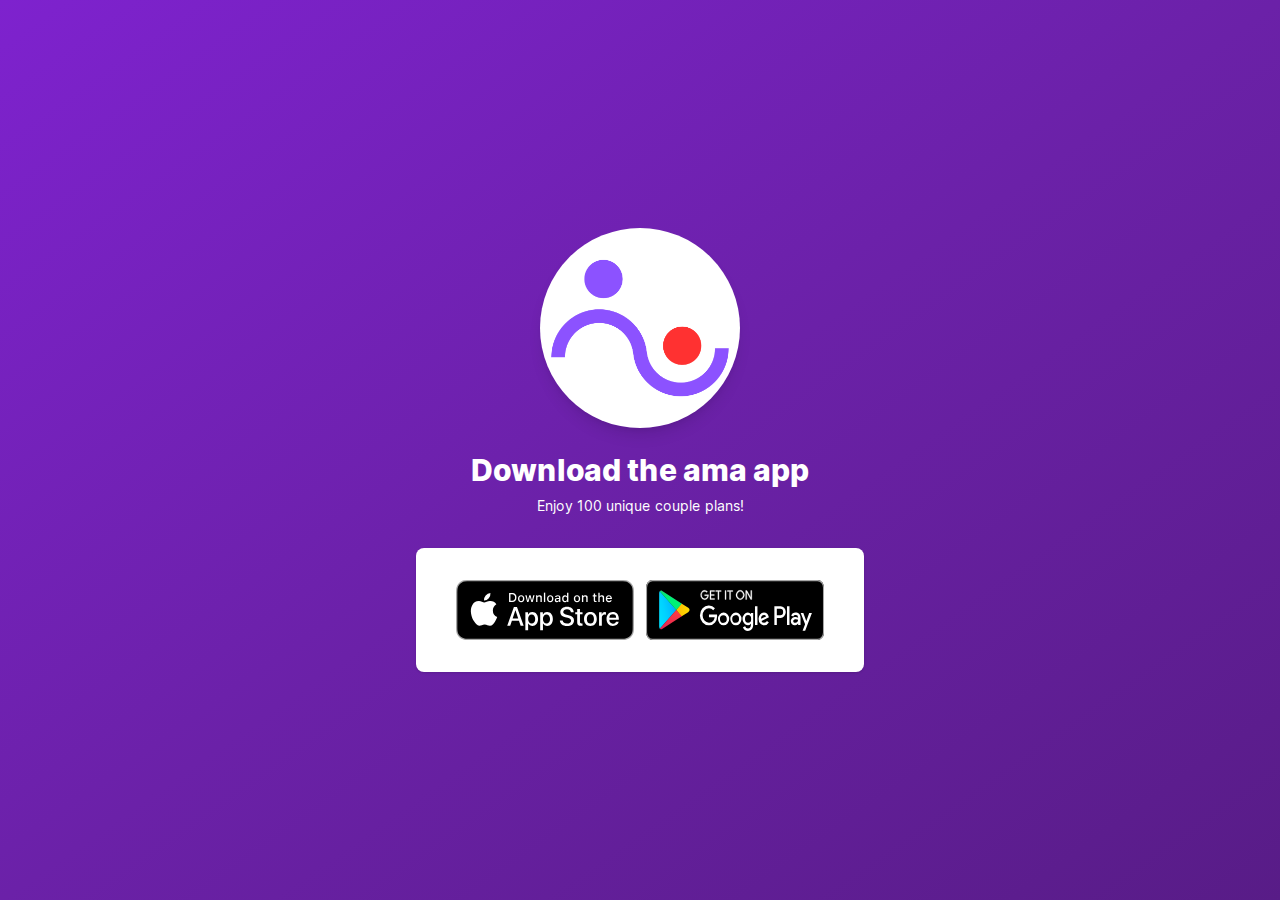
==== commit 40dcef95: "Add files via upload" ====
--- a/index.html
+++ b/index.html
@@ -1 +1 @@
-<!DOCTYPE html><html lang="en"><head><meta charSet="utf-8"/><meta name="viewport" content="width=device-width, initial-scale=1"/><link rel="preload" href="/_next/static/media/c9a5bc6a7c948fb0-s.p.woff2" as="font" crossorigin="" type="font/woff2"/><link rel="stylesheet" href="/_next/static/css/d588c0cef704deb2.css" crossorigin="" data-precedence="next"/><link rel="preload" as="script" fetchPriority="low" href="/_next/static/chunks/webpack-19cce1cc63ee8369.js" crossorigin=""/><script src="/_next/static/chunks/fd9d1056-735d320b4b8745cb.js" async="" crossorigin=""></script><script src="/_next/static/chunks/938-cd2116519108597b.js" async="" crossorigin=""></script><script src="/_next/static/chunks/main-app-fff8a8d756251685.js" async="" crossorigin=""></script><script src="/_next/static/chunks/647-ecb0f394060c1eaa.js" async=""></script><script src="/_next/static/chunks/app/page-6e0c93cd417e21bf.js" async=""></script><title>Ama</title><meta name="description" content="Enjoy 100 unique couple plans!"/><link rel="icon" href="/favicon.ico" type="image/x-icon" sizes="16x16"/><meta name="next-size-adjust"/><script src="/_next/static/chunks/polyfills-c67a75d1b6f99dc8.js" crossorigin="" noModule=""></script></head><body class="__className_e66fe9"><div class="min-h-screen bg-gradient-to-br from-purple-700 via-purple-800 to-purple-900 flex flex-col justify-center py-12 sm:px-6 lg:px-8"><div class="sm:mx-auto sm:w-full sm:max-w-md"><img alt="Logo" loading="lazy" width="200" height="200" decoding="async" data-nimg="1" class="mx-auto rounded-full shadow-lg" style="color:transparent" srcSet="/_next/image?url=%2Fimages%2Flogo.png&amp;w=256&amp;q=75 1x, /_next/image?url=%2Fimages%2Flogo.png&amp;w=640&amp;q=75 2x" src="/_next/image?url=%2Fimages%2Flogo.png&amp;w=640&amp;q=75"/><h2 class="mt-6 text-center text-3xl font-extrabold text-white">Download the ama app</h2><p class="mt-2 text-center text-sm text-white">Enjoy 100 unique couple plans!</p></div><div class="mt-8 sm:mx-auto sm:w-full sm:max-w-md"><div class="bg-white py-8 px-4 shadow sm:rounded-lg sm:px-10"><div class="flex justify-center"><div class="grid md:flex gap-3 overflow-auto"><a href="https://apps.apple.com/co/app/ama-100-planes-en-pareja/id6473065199"><img alt="app store icon" loading="lazy" width="200" height="66.85" decoding="async" data-nimg="1" class="h-full" style="color:transparent" src="/images/app-store-badge.svg"/></a><a href="https://play.google.com/store/apps/details?id=com.amadev.app"><img alt="play store icon" loading="lazy" width="200" height="66.85" decoding="async" data-nimg="1" class="h-full" style="color:transparent" src="/images/play-store-badge.svg"/></a></div></div></div></div></div><script src="/_next/static/chunks/webpack-19cce1cc63ee8369.js" crossorigin="" async=""></script><script>(self.__next_f=self.__next_f||[]).push([0]);self.__next_f.push([2,null])</script><script>self.__next_f.push([1,"1:HL[\"/_next/static/media/c9a5bc6a7c948fb0-s.p.woff2\",\"font\",{\"crossOrigin\":\"\",\"type\":\"font/woff2\"}]\n2:HL[\"/_next/static/css/d588c0cef704deb2.css\",\"style\",{\"crossOrigin\":\"\"}]\n0:\"$L3\"\n"])</script><script>self.__next_f.push([1,"4:I[7690,[],\"\"]\n6:I[1749,[\"647\",\"static/chunks/647-ecb0f394060c1eaa.js\",\"931\",\"static/chunks/app/page-6e0c93cd417e21bf.js\"],\"Image\"]\n7:I[5250,[\"647\",\"static/chunks/647-ecb0f394060c1eaa.js\",\"931\",\"static/chunks/app/page-6e0c93cd417e21bf.js\"],\"\"]\n8:I[5613,[],\"\"]\n9:I[1778,[],\"\"]\nb:I[8955,[],\"\"]\n"])</script><script>self.__next_f.push([1,"3:[[[\"$\",\"link\",\"0\",{\"rel\":\"stylesheet\",\"href\":\"/_next/static/css/d588c0cef704deb2.css\",\"precedence\":\"next\",\"crossOrigin\":\"\"}]],[\"$\",\"$L4\",null,{\"buildId\":\"kVKbFvMnUnuRsxF-MmI4K\",\"assetPrefix\":\"\",\"initialCanonicalUrl\":\"/\",\"initialTree\":[\"\",{\"children\":[\"__PAGE__\",{}]},\"$undefined\",\"$undefined\",true],\"initialSeedData\":[\"\",{\"children\":[\"__PAGE__\",{},[\"$L5\",[\"$\",\"div\",null,{\"className\":\"min-h-screen bg-gradient-to-br from-purple-700 via-purple-800 to-purple-900 flex flex-col justify-center py-12 sm:px-6 lg:px-8\",\"children\":[[\"$\",\"div\",null,{\"className\":\"sm:mx-auto sm:w-full sm:max-w-md\",\"children\":[[\"$\",\"$L6\",null,{\"className\":\"mx-auto rounded-full shadow-lg\",\"src\":\"/images/logo.png\",\"alt\":\"Logo\",\"width\":200,\"height\":200}],[\"$\",\"h2\",null,{\"className\":\"mt-6 text-center text-3xl font-extrabold text-white\",\"children\":\"Download the ama app\"}],[\"$\",\"p\",null,{\"className\":\"mt-2 text-center text-sm text-white\",\"children\":\"Enjoy 100 unique couple plans!\"}]]}],[\"$\",\"div\",null,{\"className\":\"mt-8 sm:mx-auto sm:w-full sm:max-w-md\",\"children\":[\"$\",\"div\",null,{\"className\":\"bg-white py-8 px-4 shadow sm:rounded-lg sm:px-10\",\"children\":[\"$\",\"div\",null,{\"className\":\"flex justify-center\",\"children\":[\"$\",\"div\",null,{\"className\":\"grid md:flex gap-3 overflow-auto\",\"children\":[[\"$\",\"$L7\",null,{\"href\":\"https://apps.apple.com/co/app/ama-100-planes-en-pareja/id6473065199\",\"children\":[\"$\",\"$L6\",null,{\"className\":\"h-full\",\"alt\":\"app store icon\",\"src\":\"/images/app-store-badge.svg\",\"width\":200,\"height\":66.85}]}],[\"$\",\"$L7\",null,{\"href\":\"https://play.google.com/store/apps/details?id=com.amadev.app\",\"children\":[\"$\",\"$L6\",null,{\"className\":\"h-full\",\"alt\":\"play store icon\",\"src\":\"/images/play-store-badge.svg\",\"width\":200,\"height\":66.85}]}]]}]}]}]}]]}],null]]},[null,[\"$\",\"html\",null,{\"lang\":\"en\",\"children\":[\"$\",\"body\",null,{\"className\":\"__className_e66fe9\",\"children\":[\"$\",\"$L8\",null,{\"parallelRouterKey\":\"children\",\"segmentPath\":[\"children\"],\"loading\":\"$undefined\",\"loadingStyles\":\"$undefined\",\"loadingScripts\":\"$undefined\",\"hasLoading\":false,\"error\":\"$undefined\",\"errorStyles\":\"$undefined\",\"errorScripts\":\"$undefined\",\"template\":[\"$\",\"$L9\",null,{}],\"templateStyles\":\"$undefined\",\"templateScripts\":\"$undefined\",\"notFound\":[[\"$\",\"title\",null,{\"children\":\"404: This page could not be found.\"}],[\"$\",\"div\",null,{\"style\":{\"fontFamily\":\"system-ui,\\\"Segoe UI\\\",Roboto,Helvetica,Arial,sans-serif,\\\"Apple Color Emoji\\\",\\\"Segoe UI Emoji\\\"\",\"height\":\"100vh\",\"textAlign\":\"center\",\"display\":\"flex\",\"flexDirection\":\"column\",\"alignItems\":\"center\",\"justifyContent\":\"center\"},\"children\":[\"$\",\"div\",null,{\"children\":[[\"$\",\"style\",null,{\"dangerouslySetInnerHTML\":{\"__html\":\"body{color:#000;background:#fff;margin:0}.next-error-h1{border-right:1px solid rgba(0,0,0,.3)}@media (prefers-color-scheme:dark){body{color:#fff;background:#000}.next-error-h1{border-right:1px solid rgba(255,255,255,.3)}}\"}}],[\"$\",\"h1\",null,{\"className\":\"next-error-h1\",\"style\":{\"display\":\"inline-block\",\"margin\":\"0 20px 0 0\",\"padding\":\"0 23px 0 0\",\"fontSize\":24,\"fontWeight\":500,\"verticalAlign\":\"top\",\"lineHeight\":\"49px\"},\"children\":\"404\"}],[\"$\",\"div\",null,{\"style\":{\"display\":\"inline-block\"},\"children\":[\"$\",\"h2\",null,{\"style\":{\"fontSize\":14,\"fontWeight\":400,\"lineHeight\":\"49px\",\"margin\":0},\"children\":\"This page could not be found.\"}]}]]}]}]],\"notFoundStyles\":[],\"styles\":null}]}]}],null]],\"initialHead\":[false,\"$La\"],\"globalErrorComponent\":\"$b\"}]]\n"])</script><script>self.__next_f.push([1,"a:[[\"$\",\"meta\",\"0\",{\"name\":\"viewport\",\"content\":\"width=device-width, initial-scale=1\"}],[\"$\",\"meta\",\"1\",{\"charSet\":\"utf-8\"}],[\"$\",\"title\",\"2\",{\"children\":\"Ama\"}],[\"$\",\"meta\",\"3\",{\"name\":\"description\",\"content\":\"Enjoy 100 unique couple plans!\"}],[\"$\",\"link\",\"4\",{\"rel\":\"icon\",\"href\":\"/favicon.ico\",\"type\":\"image/x-icon\",\"sizes\":\"16x16\"}],[\"$\",\"meta\",\"5\",{\"name\":\"next-size-adjust\"}]]\n5:null\n"])</script><script>self.__next_f.push([1,""])</script></body></html>+<!DOCTYPE html><html lang="en"><head><meta charSet="utf-8"/><meta name="viewport" content="width=device-width, initial-scale=1"/><link rel="preload" href="/next/static/media/c9a5bc6a7c948fb0-s.p.woff2" as="font" crossorigin="" type="font/woff2"/><link rel="stylesheet" href="/next/static/css/d588c0cef704deb2.css" crossorigin="" data-precedence="next"/><link rel="preload" as="script" fetchPriority="low" href="/next/static/chunks/webpack-19cce1cc63ee8369.js" crossorigin=""/><script src="/next/static/chunks/fd9d1056-735d320b4b8745cb.js" async="" crossorigin=""></script><script src="/next/static/chunks/938-cd2116519108597b.js" async="" crossorigin=""></script><script src="/next/static/chunks/main-app-fff8a8d756251685.js" async="" crossorigin=""></script><script src="/next/static/chunks/647-daa0dae679502109.js" async=""></script><script src="/next/static/chunks/app/page-6e0c93cd417e21bf.js" async=""></script><title>Ama</title><meta name="description" content="Enjoy 100 unique couple plans!"/><link rel="icon" href="/favicon.ico" type="image/x-icon" sizes="16x16"/><meta name="next-size-adjust"/><script src="/next/static/chunks/polyfills-c67a75d1b6f99dc8.js" crossorigin="" noModule=""></script></head><body class="__className_e66fe9"><div class="min-h-screen bg-gradient-to-br from-purple-700 via-purple-800 to-purple-900 flex flex-col justify-center py-12 sm:px-6 lg:px-8"><div class="sm:mx-auto sm:w-full sm:max-w-md"><img alt="Logo" loading="lazy" width="200" height="200" decoding="async" data-nimg="1" class="mx-auto rounded-full shadow-lg" style="color:transparent" src="/images/logo.png"/><h2 class="mt-6 text-center text-3xl font-extrabold text-white">Download the ama app</h2><p class="mt-2 text-center text-sm text-white">Enjoy 100 unique couple plans!</p></div><div class="mt-8 sm:mx-auto sm:w-full sm:max-w-md"><div class="bg-white py-8 px-4 shadow sm:rounded-lg sm:px-10"><div class="flex justify-center"><div class="grid md:flex gap-3 overflow-auto"><a href="https://apps.apple.com/co/app/ama-100-planes-en-pareja/id6473065199"><img alt="app store icon" loading="lazy" width="200" height="66.85" decoding="async" data-nimg="1" class="h-full" style="color:transparent" src="/images/app-store-badge.svg"/></a><a href="https://play.google.com/store/apps/details?id=com.amadev.app"><img alt="play store icon" loading="lazy" width="200" height="66.85" decoding="async" data-nimg="1" class="h-full" style="color:transparent" src="/images/play-store-badge.svg"/></a></div></div></div></div></div><script src="/next/static/chunks/webpack-19cce1cc63ee8369.js" crossorigin="" async=""></script><script>(self.__next_f=self.__next_f||[]).push([0]);self.__next_f.push([2,null])</script><script>self.__next_f.push([1,"1:HL[\"/next/static/media/c9a5bc6a7c948fb0-s.p.woff2\",\"font\",{\"crossOrigin\":\"\",\"type\":\"font/woff2\"}]\n2:HL[\"/next/static/css/d588c0cef704deb2.css\",\"style\",{\"crossOrigin\":\"\"}]\n0:\"$L3\"\n"])</script><script>self.__next_f.push([1,"4:I[7690,[],\"\"]\n6:I[1749,[\"647\",\"static/chunks/647-daa0dae679502109.js\",\"931\",\"static/chunks/app/page-6e0c93cd417e21bf.js\"],\"Image\"]\n7:I[5250,[\"647\",\"static/chunks/647-daa0dae679502109.js\",\"931\",\"static/chunks/app/page-6e0c93cd417e21bf.js\"],\"\"]\n8:I[5613,[],\"\"]\n9:I[1778,[],\"\"]\nb:I[8955,[],\"\"]\n"])</script><script>self.__next_f.push([1,"3:[[[\"$\",\"link\",\"0\",{\"rel\":\"stylesheet\",\"href\":\"/next/static/css/d588c0cef704deb2.css\",\"precedence\":\"next\",\"crossOrigin\":\"\"}]],[\"$\",\"$L4\",null,{\"buildId\":\"d_pQqd-H604RDcbl4mqiB\",\"assetPrefix\":\"\",\"initialCanonicalUrl\":\"/\",\"initialTree\":[\"\",{\"children\":[\"__PAGE__\",{}]},\"$undefined\",\"$undefined\",true],\"initialSeedData\":[\"\",{\"children\":[\"__PAGE__\",{},[\"$L5\",[\"$\",\"div\",null,{\"className\":\"min-h-screen bg-gradient-to-br from-purple-700 via-purple-800 to-purple-900 flex flex-col justify-center py-12 sm:px-6 lg:px-8\",\"children\":[[\"$\",\"div\",null,{\"className\":\"sm:mx-auto sm:w-full sm:max-w-md\",\"children\":[[\"$\",\"$L6\",null,{\"className\":\"mx-auto rounded-full shadow-lg\",\"src\":\"/images/logo.png\",\"alt\":\"Logo\",\"width\":200,\"height\":200}],[\"$\",\"h2\",null,{\"className\":\"mt-6 text-center text-3xl font-extrabold text-white\",\"children\":\"Download the ama app\"}],[\"$\",\"p\",null,{\"className\":\"mt-2 text-center text-sm text-white\",\"children\":\"Enjoy 100 unique couple plans!\"}]]}],[\"$\",\"div\",null,{\"className\":\"mt-8 sm:mx-auto sm:w-full sm:max-w-md\",\"children\":[\"$\",\"div\",null,{\"className\":\"bg-white py-8 px-4 shadow sm:rounded-lg sm:px-10\",\"children\":[\"$\",\"div\",null,{\"className\":\"flex justify-center\",\"children\":[\"$\",\"div\",null,{\"className\":\"grid md:flex gap-3 overflow-auto\",\"children\":[[\"$\",\"$L7\",null,{\"href\":\"https://apps.apple.com/co/app/ama-100-planes-en-pareja/id6473065199\",\"children\":[\"$\",\"$L6\",null,{\"className\":\"h-full\",\"alt\":\"app store icon\",\"src\":\"/images/app-store-badge.svg\",\"width\":200,\"height\":66.85}]}],[\"$\",\"$L7\",null,{\"href\":\"https://play.google.com/store/apps/details?id=com.amadev.app\",\"children\":[\"$\",\"$L6\",null,{\"className\":\"h-full\",\"alt\":\"play store icon\",\"src\":\"/images/play-store-badge.svg\",\"width\":200,\"height\":66.85}]}]]}]}]}]}]]}],null]]},[null,[\"$\",\"html\",null,{\"lang\":\"en\",\"children\":[\"$\",\"body\",null,{\"className\":\"__className_e66fe9\",\"children\":[\"$\",\"$L8\",null,{\"parallelRouterKey\":\"children\",\"segmentPath\":[\"children\"],\"loading\":\"$undefined\",\"loadingStyles\":\"$undefined\",\"loadingScripts\":\"$undefined\",\"hasLoading\":false,\"error\":\"$undefined\",\"errorStyles\":\"$undefined\",\"errorScripts\":\"$undefined\",\"template\":[\"$\",\"$L9\",null,{}],\"templateStyles\":\"$undefined\",\"templateScripts\":\"$undefined\",\"notFound\":[[\"$\",\"title\",null,{\"children\":\"404: This page could not be found.\"}],[\"$\",\"div\",null,{\"style\":{\"fontFamily\":\"system-ui,\\\"Segoe UI\\\",Roboto,Helvetica,Arial,sans-serif,\\\"Apple Color Emoji\\\",\\\"Segoe UI Emoji\\\"\",\"height\":\"100vh\",\"textAlign\":\"center\",\"display\":\"flex\",\"flexDirection\":\"column\",\"alignItems\":\"center\",\"justifyContent\":\"center\"},\"children\":[\"$\",\"div\",null,{\"children\":[[\"$\",\"style\",null,{\"dangerouslySetInnerHTML\":{\"__html\":\"body{color:#000;background:#fff;margin:0}.next-error-h1{border-right:1px solid rgba(0,0,0,.3)}@media (prefers-color-scheme:dark){body{color:#fff;background:#000}.next-error-h1{border-right:1px solid rgba(255,255,255,.3)}}\"}}],[\"$\",\"h1\",null,{\"className\":\"next-error-h1\",\"style\":{\"display\":\"inline-block\",\"margin\":\"0 20px 0 0\",\"padding\":\"0 23px 0 0\",\"fontSize\":24,\"fontWeight\":500,\"verticalAlign\":\"top\",\"lineHeight\":\"49px\"},\"children\":\"404\"}],[\"$\",\"div\",null,{\"style\":{\"display\":\"inline-block\"},\"children\":[\"$\",\"h2\",null,{\"style\":{\"fontSize\":14,\"fontWeight\":400,\"lineHeight\":\"49px\",\"margin\":0},\"children\":\"This page could not be found.\"}]}]]}]}]],\"notFoundStyles\":[],\"styles\":null}]}]}],null]],\"initialHead\":[false,\"$La\"],\"globalErrorComponent\":\"$b\"}]]\n"])</script><script>self.__next_f.push([1,"a:[[\"$\",\"meta\",\"0\",{\"name\":\"viewport\",\"content\":\"width=device-width, initial-scale=1\"}],[\"$\",\"meta\",\"1\",{\"charSet\":\"utf-8\"}],[\"$\",\"title\",\"2\",{\"children\":\"Ama\"}],[\"$\",\"meta\",\"3\",{\"name\":\"description\",\"content\":\"Enjoy 100 unique couple plans!\"}],[\"$\",\"link\",\"4\",{\"rel\":\"icon\",\"href\":\"/favicon.ico\",\"type\":\"image/x-icon\",\"sizes\":\"16x16\"}],[\"$\",\"meta\",\"5\",{\"name\":\"next-size-adjust\"}]]\n5:null\n"])</script><script>self.__next_f.push([1,""])</script></body></html>--- a/next/static/css/d588c0cef704deb2.css
+++ b/next/static/css/d588c0cef704deb2.css
@@ -0,0 +1,5 @@
+@font-face{font-family:__Inter_e66fe9;font-style:normal;font-weight:100 900;font-display:swap;src:url(/_next/static/media/ec159349637c90ad-s.woff2) format("woff2");unicode-range:U+0460-052f,U+1c80-1c88,U+20b4,U+2de0-2dff,U+a640-a69f,U+fe2e-fe2f}@font-face{font-family:__Inter_e66fe9;font-style:normal;font-weight:100 900;font-display:swap;src:url(/_next/static/media/513657b02c5c193f-s.woff2) format("woff2");unicode-range:U+0301,U+0400-045f,U+0490-0491,U+04b0-04b1,U+2116}@font-face{font-family:__Inter_e66fe9;font-style:normal;font-weight:100 900;font-display:swap;src:url(/_next/static/media/fd4db3eb5472fc27-s.woff2) format("woff2");unicode-range:U+1f??}@font-face{font-family:__Inter_e66fe9;font-style:normal;font-weight:100 900;font-display:swap;src:url(/_next/static/media/51ed15f9841b9f9d-s.woff2) format("woff2");unicode-range:U+0370-03ff}@font-face{font-family:__Inter_e66fe9;font-style:normal;font-weight:100 900;font-display:swap;src:url(/_next/static/media/05a31a2ca4975f99-s.woff2) format("woff2");unicode-range:U+0102-0103,U+0110-0111,U+0128-0129,U+0168-0169,U+01a0-01a1,U+01af-01b0,U+0300-0301,U+0303-0304,U+0308-0309,U+0323,U+0329,U+1ea0-1ef9,U+20ab}@font-face{font-family:__Inter_e66fe9;font-style:normal;font-weight:100 900;font-display:swap;src:url(/_next/static/media/d6b16ce4a6175f26-s.woff2) format("woff2");unicode-range:U+0100-02af,U+0304,U+0308,U+0329,U+1e00-1e9f,U+1ef2-1eff,U+2020,U+20a0-20ab,U+20ad-20cf,U+2113,U+2c60-2c7f,U+a720-a7ff}@font-face{font-family:__Inter_e66fe9;font-style:normal;font-weight:100 900;font-display:swap;src:url(/_next/static/media/c9a5bc6a7c948fb0-s.p.woff2) format("woff2");unicode-range:U+00??,U+0131,U+0152-0153,U+02bb-02bc,U+02c6,U+02da,U+02dc,U+0304,U+0308,U+0329,U+2000-206f,U+2074,U+20ac,U+2122,U+2191,U+2193,U+2212,U+2215,U+feff,U+fffd}@font-face{font-family:__Inter_Fallback_e66fe9;src:local("Arial");ascent-override:90.20%;descent-override:22.48%;line-gap-override:0.00%;size-adjust:107.40%}.__className_e66fe9{font-family:__Inter_e66fe9,__Inter_Fallback_e66fe9;font-style:normal}
+
+/*
+! tailwindcss v3.4.0 | MIT License | https://tailwindcss.com
+*/*,:after,:before{box-sizing:border-box;border:0 solid #e5e7eb}:after,:before{--tw-content:""}:host,html{line-height:1.5;-webkit-text-size-adjust:100%;-moz-tab-size:4;-o-tab-size:4;tab-size:4;font-family:ui-sans-serif,system-ui,sans-serif,Apple Color Emoji,Segoe UI Emoji,Segoe UI Symbol,Noto Color Emoji;font-feature-settings:normal;font-variation-settings:normal;-webkit-tap-highlight-color:transparent}body{margin:0;line-height:inherit}hr{height:0;color:inherit;border-top-width:1px}abbr:where([title]){-webkit-text-decoration:underline dotted;text-decoration:underline dotted}h1,h2,h3,h4,h5,h6{font-size:inherit;font-weight:inherit}a{color:inherit;text-decoration:inherit}b,strong{font-weight:bolder}code,kbd,pre,samp{font-family:ui-monospace,SFMono-Regular,Menlo,Monaco,Consolas,Liberation Mono,Courier New,monospace;font-feature-settings:normal;font-variation-settings:normal;font-size:1em}small{font-size:80%}sub,sup{font-size:75%;line-height:0;position:relative;vertical-align:baseline}sub{bottom:-.25em}sup{top:-.5em}table{text-indent:0;border-color:inherit;border-collapse:collapse}button,input,optgroup,select,textarea{font-family:inherit;font-feature-settings:inherit;font-variation-settings:inherit;font-size:100%;font-weight:inherit;line-height:inherit;color:inherit;margin:0;padding:0}button,select{text-transform:none}[type=button],[type=reset],[type=submit],button{-webkit-appearance:button;background-color:transparent;background-image:none}:-moz-focusring{outline:auto}:-moz-ui-invalid{box-shadow:none}progress{vertical-align:baseline}::-webkit-inner-spin-button,::-webkit-outer-spin-button{height:auto}[type=search]{-webkit-appearance:textfield;outline-offset:-2px}::-webkit-search-decoration{-webkit-appearance:none}::-webkit-file-upload-button{-webkit-appearance:button;font:inherit}summary{display:list-item}blockquote,dd,dl,figure,h1,h2,h3,h4,h5,h6,hr,p,pre{margin:0}fieldset{margin:0}fieldset,legend{padding:0}menu,ol,ul{list-style:none;margin:0;padding:0}dialog{padding:0}textarea{resize:vertical}input::-moz-placeholder,textarea::-moz-placeholder{opacity:1;color:#9ca3af}input::placeholder,textarea::placeholder{opacity:1;color:#9ca3af}[role=button],button{cursor:pointer}:disabled{cursor:default}audio,canvas,embed,iframe,img,object,svg,video{display:block;vertical-align:middle}img,video{max-width:100%;height:auto}[hidden]{display:none}*,:after,:before{--tw-border-spacing-x:0;--tw-border-spacing-y:0;--tw-translate-x:0;--tw-translate-y:0;--tw-rotate:0;--tw-skew-x:0;--tw-skew-y:0;--tw-scale-x:1;--tw-scale-y:1;--tw-pan-x: ;--tw-pan-y: ;--tw-pinch-zoom: ;--tw-scroll-snap-strictness:proximity;--tw-gradient-from-position: ;--tw-gradient-via-position: ;--tw-gradient-to-position: ;--tw-ordinal: ;--tw-slashed-zero: ;--tw-numeric-figure: ;--tw-numeric-spacing: ;--tw-numeric-fraction: ;--tw-ring-inset: ;--tw-ring-offset-width:0px;--tw-ring-offset-color:#fff;--tw-ring-color:rgba(59,130,246,.5);--tw-ring-offset-shadow:0 0 #0000;--tw-ring-shadow:0 0 #0000;--tw-shadow:0 0 #0000;--tw-shadow-colored:0 0 #0000;--tw-blur: ;--tw-brightness: ;--tw-contrast: ;--tw-grayscale: ;--tw-hue-rotate: ;--tw-invert: ;--tw-saturate: ;--tw-sepia: ;--tw-drop-shadow: ;--tw-backdrop-blur: ;--tw-backdrop-brightness: ;--tw-backdrop-contrast: ;--tw-backdrop-grayscale: ;--tw-backdrop-hue-rotate: ;--tw-backdrop-invert: ;--tw-backdrop-opacity: ;--tw-backdrop-saturate: ;--tw-backdrop-sepia: }::backdrop{--tw-border-spacing-x:0;--tw-border-spacing-y:0;--tw-translate-x:0;--tw-translate-y:0;--tw-rotate:0;--tw-skew-x:0;--tw-skew-y:0;--tw-scale-x:1;--tw-scale-y:1;--tw-pan-x: ;--tw-pan-y: ;--tw-pinch-zoom: ;--tw-scroll-snap-strictness:proximity;--tw-gradient-from-position: ;--tw-gradient-via-position: ;--tw-gradient-to-position: ;--tw-ordinal: ;--tw-slashed-zero: ;--tw-numeric-figure: ;--tw-numeric-spacing: ;--tw-numeric-fraction: ;--tw-ring-inset: ;--tw-ring-offset-width:0px;--tw-ring-offset-color:#fff;--tw-ring-color:rgba(59,130,246,.5);--tw-ring-offset-shadow:0 0 #0000;--tw-ring-shadow:0 0 #0000;--tw-shadow:0 0 #0000;--tw-shadow-colored:0 0 #0000;--tw-blur: ;--tw-brightness: ;--tw-contrast: ;--tw-grayscale: ;--tw-hue-rotate: ;--tw-invert: ;--tw-saturate: ;--tw-sepia: ;--tw-drop-shadow: ;--tw-backdrop-blur: ;--tw-backdrop-brightness: ;--tw-backdrop-contrast: ;--tw-backdrop-grayscale: ;--tw-backdrop-hue-rotate: ;--tw-backdrop-invert: ;--tw-backdrop-opacity: ;--tw-backdrop-saturate: ;--tw-backdrop-sepia: }.mx-auto{margin-left:auto;margin-right:auto}.mt-2{margin-top:.5rem}.mt-6{margin-top:1.5rem}.mt-8{margin-top:2rem}.flex{display:flex}.grid{display:grid}.h-full{height:100%}.min-h-screen{min-height:100vh}.flex-col{flex-direction:column}.justify-center{justify-content:center}.gap-3{gap:.75rem}.overflow-auto{overflow:auto}.rounded-full{border-radius:9999px}.bg-white{--tw-bg-opacity:1;background-color:rgb(255 255 255/var(--tw-bg-opacity))}.bg-gradient-to-br{background-image:linear-gradient(to bottom right,var(--tw-gradient-stops))}.from-purple-700{--tw-gradient-from:#7e22ce var(--tw-gradient-from-position);--tw-gradient-to:rgba(126,34,206,0) var(--tw-gradient-to-position);--tw-gradient-stops:var(--tw-gradient-from),var(--tw-gradient-to)}.via-purple-800{--tw-gradient-to:rgba(107,33,168,0) var(--tw-gradient-to-position);--tw-gradient-stops:var(--tw-gradient-from),#6b21a8 var(--tw-gradient-via-position),var(--tw-gradient-to)}.to-purple-900{--tw-gradient-to:#581c87 var(--tw-gradient-to-position)}.px-4{padding-left:1rem;padding-right:1rem}.py-12{padding-top:3rem;padding-bottom:3rem}.py-8{padding-top:2rem;padding-bottom:2rem}.text-center{text-align:center}.text-3xl{font-size:1.875rem;line-height:2.25rem}.text-sm{font-size:.875rem;line-height:1.25rem}.font-extrabold{font-weight:800}.text-white{--tw-text-opacity:1;color:rgb(255 255 255/var(--tw-text-opacity))}.shadow{--tw-shadow:0 1px 3px 0 rgba(0,0,0,.1),0 1px 2px -1px rgba(0,0,0,.1);--tw-shadow-colored:0 1px 3px 0 var(--tw-shadow-color),0 1px 2px -1px var(--tw-shadow-color)}.shadow,.shadow-lg{box-shadow:var(--tw-ring-offset-shadow,0 0 #0000),var(--tw-ring-shadow,0 0 #0000),var(--tw-shadow)}.shadow-lg{--tw-shadow:0 10px 15px -3px rgba(0,0,0,.1),0 4px 6px -4px rgba(0,0,0,.1);--tw-shadow-colored:0 10px 15px -3px var(--tw-shadow-color),0 4px 6px -4px var(--tw-shadow-color)}@media (min-width:640px){.sm\:mx-auto{margin-left:auto;margin-right:auto}.sm\:w-full{width:100%}.sm\:max-w-md{max-width:28rem}.sm\:rounded-lg{border-radius:.5rem}.sm\:px-10{padding-left:2.5rem;padding-right:2.5rem}.sm\:px-6{padding-left:1.5rem;padding-right:1.5rem}}@media (min-width:768px){.md\:flex{display:flex}}@media (min-width:1024px){.lg\:px-8{padding-left:2rem;padding-right:2rem}}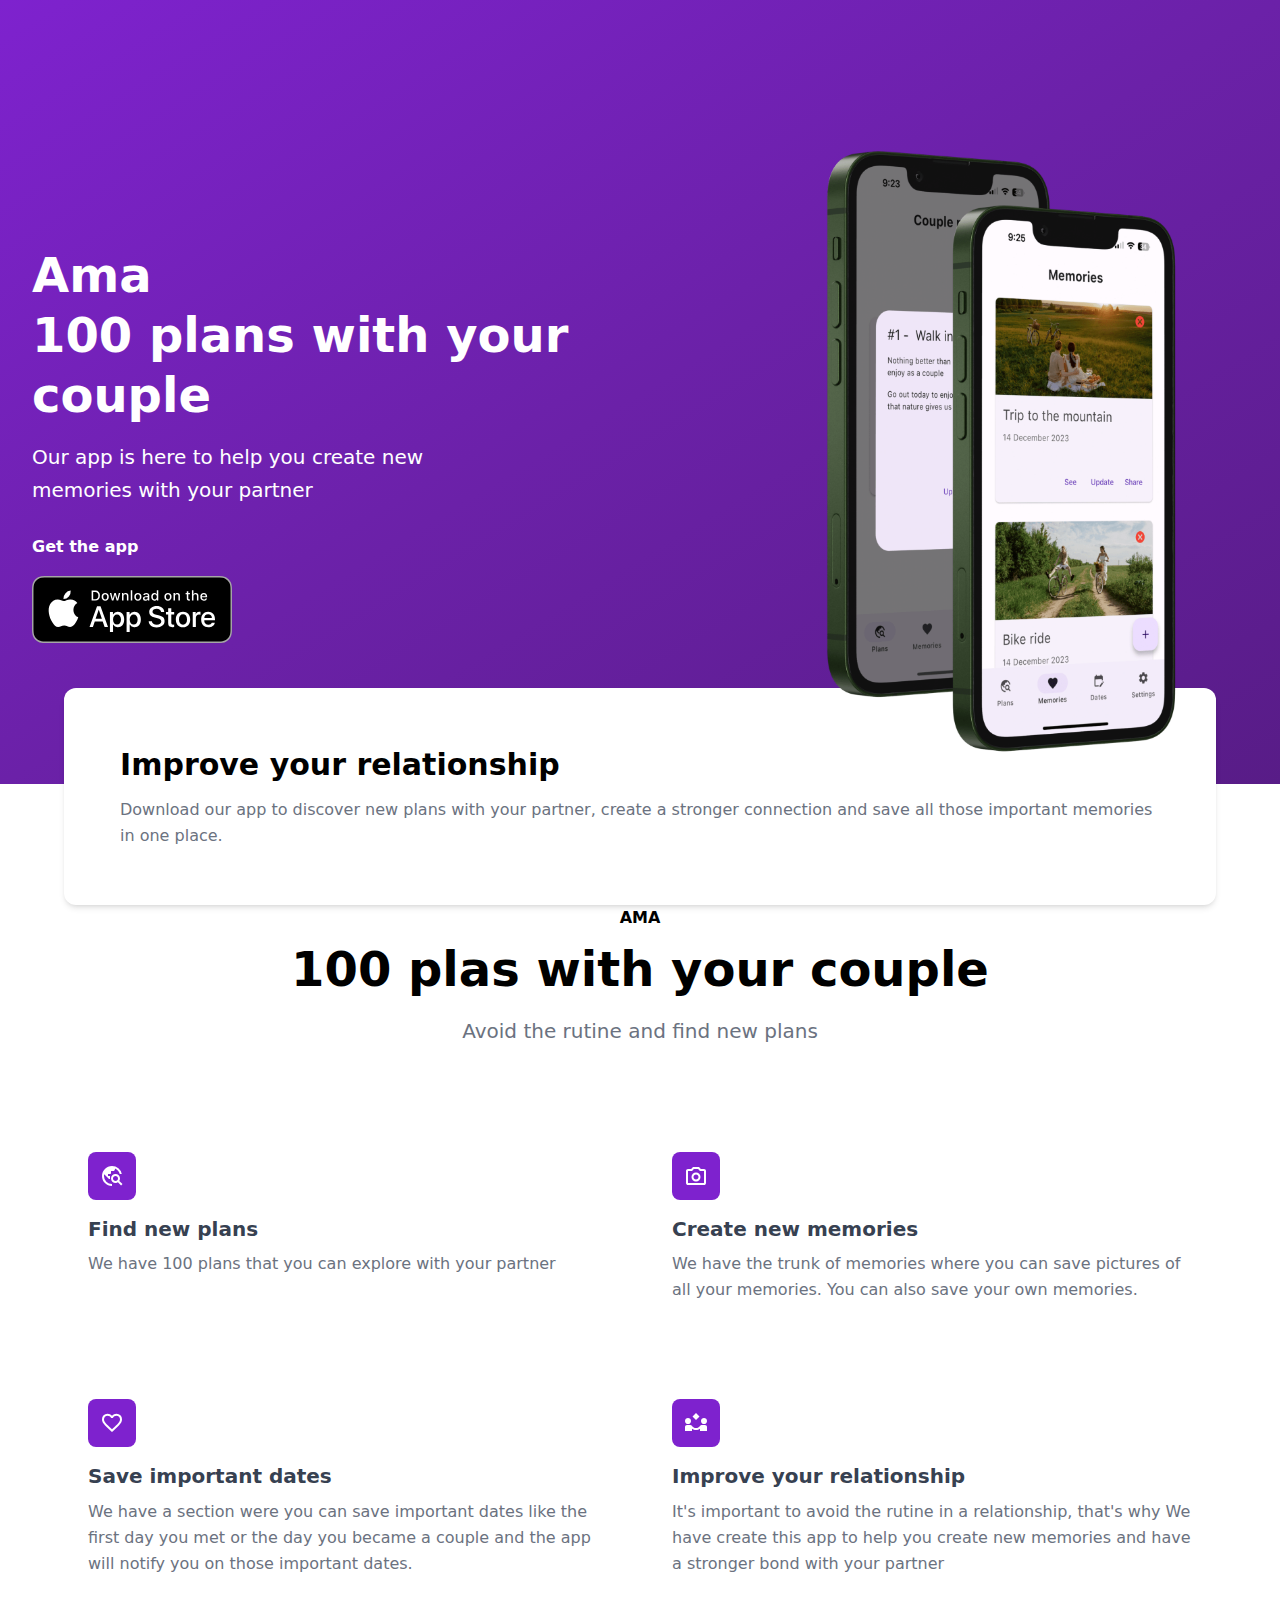
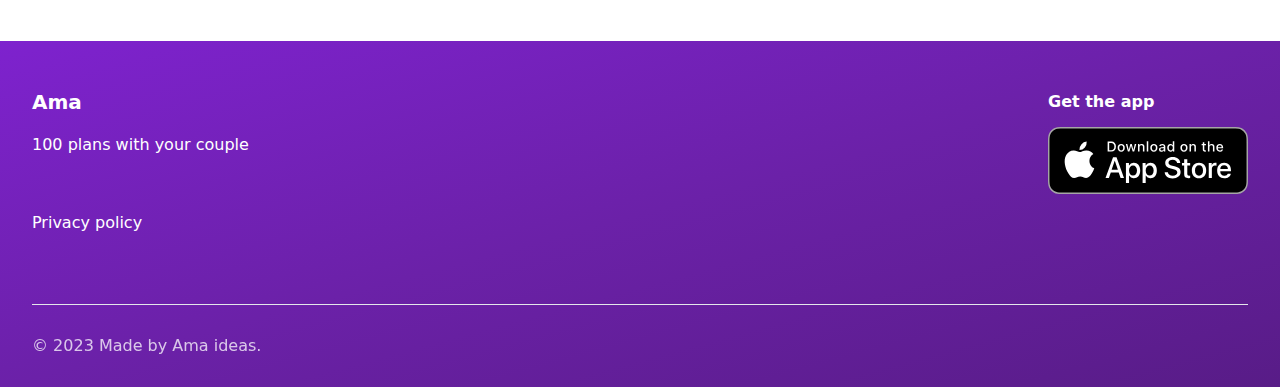
==== commit 2089ba54: "Add files via upload" ====
--- a/index.html
+++ b/index.html
@@ -1 +1 @@
-<!DOCTYPE html><html lang="en"><head><meta charSet="utf-8"/><meta name="viewport" content="width=device-width, initial-scale=1"/><link rel="preload" href="/next/static/media/c9a5bc6a7c948fb0-s.p.woff2" as="font" crossorigin="" type="font/woff2"/><link rel="stylesheet" href="/next/static/css/d588c0cef704deb2.css" crossorigin="" data-precedence="next"/><link rel="preload" as="script" fetchPriority="low" href="/next/static/chunks/webpack-19cce1cc63ee8369.js" crossorigin=""/><script src="/next/static/chunks/fd9d1056-735d320b4b8745cb.js" async="" crossorigin=""></script><script src="/next/static/chunks/938-cd2116519108597b.js" async="" crossorigin=""></script><script src="/next/static/chunks/main-app-fff8a8d756251685.js" async="" crossorigin=""></script><script src="/next/static/chunks/647-daa0dae679502109.js" async=""></script><script src="/next/static/chunks/app/page-6e0c93cd417e21bf.js" async=""></script><title>Ama</title><meta name="description" content="Enjoy 100 unique couple plans!"/><link rel="icon" href="/favicon.ico" type="image/x-icon" sizes="16x16"/><meta name="next-size-adjust"/><script src="/next/static/chunks/polyfills-c67a75d1b6f99dc8.js" crossorigin="" noModule=""></script></head><body class="__className_e66fe9"><div class="min-h-screen bg-gradient-to-br from-purple-700 via-purple-800 to-purple-900 flex flex-col justify-center py-12 sm:px-6 lg:px-8"><div class="sm:mx-auto sm:w-full sm:max-w-md"><img alt="Logo" loading="lazy" width="200" height="200" decoding="async" data-nimg="1" class="mx-auto rounded-full shadow-lg" style="color:transparent" src="/images/logo.png"/><h2 class="mt-6 text-center text-3xl font-extrabold text-white">Download the ama app</h2><p class="mt-2 text-center text-sm text-white">Enjoy 100 unique couple plans!</p></div><div class="mt-8 sm:mx-auto sm:w-full sm:max-w-md"><div class="bg-white py-8 px-4 shadow sm:rounded-lg sm:px-10"><div class="flex justify-center"><div class="grid md:flex gap-3 overflow-auto"><a href="https://apps.apple.com/co/app/ama-100-planes-en-pareja/id6473065199"><img alt="app store icon" loading="lazy" width="200" height="66.85" decoding="async" data-nimg="1" class="h-full" style="color:transparent" src="/images/app-store-badge.svg"/></a><a href="https://play.google.com/store/apps/details?id=com.amadev.app"><img alt="play store icon" loading="lazy" width="200" height="66.85" decoding="async" data-nimg="1" class="h-full" style="color:transparent" src="/images/play-store-badge.svg"/></a></div></div></div></div></div><script src="/next/static/chunks/webpack-19cce1cc63ee8369.js" crossorigin="" async=""></script><script>(self.__next_f=self.__next_f||[]).push([0]);self.__next_f.push([2,null])</script><script>self.__next_f.push([1,"1:HL[\"/next/static/media/c9a5bc6a7c948fb0-s.p.woff2\",\"font\",{\"crossOrigin\":\"\",\"type\":\"font/woff2\"}]\n2:HL[\"/next/static/css/d588c0cef704deb2.css\",\"style\",{\"crossOrigin\":\"\"}]\n0:\"$L3\"\n"])</script><script>self.__next_f.push([1,"4:I[7690,[],\"\"]\n6:I[1749,[\"647\",\"static/chunks/647-daa0dae679502109.js\",\"931\",\"static/chunks/app/page-6e0c93cd417e21bf.js\"],\"Image\"]\n7:I[5250,[\"647\",\"static/chunks/647-daa0dae679502109.js\",\"931\",\"static/chunks/app/page-6e0c93cd417e21bf.js\"],\"\"]\n8:I[5613,[],\"\"]\n9:I[1778,[],\"\"]\nb:I[8955,[],\"\"]\n"])</script><script>self.__next_f.push([1,"3:[[[\"$\",\"link\",\"0\",{\"rel\":\"stylesheet\",\"href\":\"/next/static/css/d588c0cef704deb2.css\",\"precedence\":\"next\",\"crossOrigin\":\"\"}]],[\"$\",\"$L4\",null,{\"buildId\":\"d_pQqd-H604RDcbl4mqiB\",\"assetPrefix\":\"\",\"initialCanonicalUrl\":\"/\",\"initialTree\":[\"\",{\"children\":[\"__PAGE__\",{}]},\"$undefined\",\"$undefined\",true],\"initialSeedData\":[\"\",{\"children\":[\"__PAGE__\",{},[\"$L5\",[\"$\",\"div\",null,{\"className\":\"min-h-screen bg-gradient-to-br from-purple-700 via-purple-800 to-purple-900 flex flex-col justify-center py-12 sm:px-6 lg:px-8\",\"children\":[[\"$\",\"div\",null,{\"className\":\"sm:mx-auto sm:w-full sm:max-w-md\",\"children\":[[\"$\",\"$L6\",null,{\"className\":\"mx-auto rounded-full shadow-lg\",\"src\":\"/images/logo.png\",\"alt\":\"Logo\",\"width\":200,\"height\":200}],[\"$\",\"h2\",null,{\"className\":\"mt-6 text-center text-3xl font-extrabold text-white\",\"children\":\"Download the ama app\"}],[\"$\",\"p\",null,{\"className\":\"mt-2 text-center text-sm text-white\",\"children\":\"Enjoy 100 unique couple plans!\"}]]}],[\"$\",\"div\",null,{\"className\":\"mt-8 sm:mx-auto sm:w-full sm:max-w-md\",\"children\":[\"$\",\"div\",null,{\"className\":\"bg-white py-8 px-4 shadow sm:rounded-lg sm:px-10\",\"children\":[\"$\",\"div\",null,{\"className\":\"flex justify-center\",\"children\":[\"$\",\"div\",null,{\"className\":\"grid md:flex gap-3 overflow-auto\",\"children\":[[\"$\",\"$L7\",null,{\"href\":\"https://apps.apple.com/co/app/ama-100-planes-en-pareja/id6473065199\",\"children\":[\"$\",\"$L6\",null,{\"className\":\"h-full\",\"alt\":\"app store icon\",\"src\":\"/images/app-store-badge.svg\",\"width\":200,\"height\":66.85}]}],[\"$\",\"$L7\",null,{\"href\":\"https://play.google.com/store/apps/details?id=com.amadev.app\",\"children\":[\"$\",\"$L6\",null,{\"className\":\"h-full\",\"alt\":\"play store icon\",\"src\":\"/images/play-store-badge.svg\",\"width\":200,\"height\":66.85}]}]]}]}]}]}]]}],null]]},[null,[\"$\",\"html\",null,{\"lang\":\"en\",\"children\":[\"$\",\"body\",null,{\"className\":\"__className_e66fe9\",\"children\":[\"$\",\"$L8\",null,{\"parallelRouterKey\":\"children\",\"segmentPath\":[\"children\"],\"loading\":\"$undefined\",\"loadingStyles\":\"$undefined\",\"loadingScripts\":\"$undefined\",\"hasLoading\":false,\"error\":\"$undefined\",\"errorStyles\":\"$undefined\",\"errorScripts\":\"$undefined\",\"template\":[\"$\",\"$L9\",null,{}],\"templateStyles\":\"$undefined\",\"templateScripts\":\"$undefined\",\"notFound\":[[\"$\",\"title\",null,{\"children\":\"404: This page could not be found.\"}],[\"$\",\"div\",null,{\"style\":{\"fontFamily\":\"system-ui,\\\"Segoe UI\\\",Roboto,Helvetica,Arial,sans-serif,\\\"Apple Color Emoji\\\",\\\"Segoe UI Emoji\\\"\",\"height\":\"100vh\",\"textAlign\":\"center\",\"display\":\"flex\",\"flexDirection\":\"column\",\"alignItems\":\"center\",\"justifyContent\":\"center\"},\"children\":[\"$\",\"div\",null,{\"children\":[[\"$\",\"style\",null,{\"dangerouslySetInnerHTML\":{\"__html\":\"body{color:#000;background:#fff;margin:0}.next-error-h1{border-right:1px solid rgba(0,0,0,.3)}@media (prefers-color-scheme:dark){body{color:#fff;background:#000}.next-error-h1{border-right:1px solid rgba(255,255,255,.3)}}\"}}],[\"$\",\"h1\",null,{\"className\":\"next-error-h1\",\"style\":{\"display\":\"inline-block\",\"margin\":\"0 20px 0 0\",\"padding\":\"0 23px 0 0\",\"fontSize\":24,\"fontWeight\":500,\"verticalAlign\":\"top\",\"lineHeight\":\"49px\"},\"children\":\"404\"}],[\"$\",\"div\",null,{\"style\":{\"display\":\"inline-block\"},\"children\":[\"$\",\"h2\",null,{\"style\":{\"fontSize\":14,\"fontWeight\":400,\"lineHeight\":\"49px\",\"margin\":0},\"children\":\"This page could not be found.\"}]}]]}]}]],\"notFoundStyles\":[],\"styles\":null}]}]}],null]],\"initialHead\":[false,\"$La\"],\"globalErrorComponent\":\"$b\"}]]\n"])</script><script>self.__next_f.push([1,"a:[[\"$\",\"meta\",\"0\",{\"name\":\"viewport\",\"content\":\"width=device-width, initial-scale=1\"}],[\"$\",\"meta\",\"1\",{\"charSet\":\"utf-8\"}],[\"$\",\"title\",\"2\",{\"children\":\"Ama\"}],[\"$\",\"meta\",\"3\",{\"name\":\"description\",\"content\":\"Enjoy 100 unique couple plans!\"}],[\"$\",\"link\",\"4\",{\"rel\":\"icon\",\"href\":\"/favicon.ico\",\"type\":\"image/x-icon\",\"sizes\":\"16x16\"}],[\"$\",\"meta\",\"5\",{\"name\":\"next-size-adjust\"}]]\n5:null\n"])</script><script>self.__next_f.push([1,""])</script></body></html>+<!DOCTYPE html><html lang="en"><head><meta charSet="utf-8"/><meta name="viewport" content="width=device-width, initial-scale=1"/><link rel="preload" href="/next/static/media/c9a5bc6a7c948fb0-s.p.woff2" as="font" crossorigin="" type="font/woff2"/><link rel="stylesheet" href="/next/static/css/a1095cfbc19508d8.css" crossorigin="" data-precedence="next"/><link rel="preload" as="script" fetchPriority="low" href="/next/static/chunks/webpack-6a4e4a98751da6e9.js" crossorigin=""/><script src="/next/static/chunks/fd9d1056-735d320b4b8745cb.js" async="" crossorigin=""></script><script src="/next/static/chunks/938-cd2116519108597b.js" async="" crossorigin=""></script><script src="/next/static/chunks/main-app-fff8a8d756251685.js" async="" crossorigin=""></script><script src="/next/static/chunks/647-daa0dae679502109.js" async=""></script><script src="/next/static/chunks/app/page-6e0c93cd417e21bf.js" async=""></script><title>Ama</title><meta name="description" content="Enjoy 100 unique couple plans!"/><link rel="icon" href="/favicon.ico" type="image/x-icon" sizes="16x16"/><meta name="next-size-adjust"/><script src="/next/static/chunks/polyfills-c67a75d1b6f99dc8.js" crossorigin="" noModule=""></script></head><body class="__className_e66fe9"><section class="relative min-h-screen w-full"><header class="grid !min-h-[49rem] bg-gradient-to-br from-purple-700 via-purple-800 to-purple-900 px-8"><div class="container mx-auto mt-32 grid h-full w-full grid-cols-1 place-items-center lg:mt-14 lg:grid-cols-2"><div class="col-span-1"><h1 class="block antialiased tracking-normal font-sans text-5xl font-semibold leading-tight text-white mb-4">Ama <br/>100 plans with your couple</h1><p class="block antialiased font-sans text-xl font-normal leading-relaxed text-inherit mb-7 !text-white md:pr-16 xl:pr-28">Our app is here to help you create new memories with your partner</p><h6 class="block antialiased tracking-normal font-sans text-base font-semibold leading-relaxed text-white mb-4">Get the app</h6><div class="flex flex-col gap-2 md:mb-2 md:w-10/12 md:flex-row"><a target="_blank" href="https://apps.apple.com/co/app/ama-100-planes-en-pareja/id6473065199"><img alt="App Store icon" loading="lazy" width="200" height="66.85" decoding="async" data-nimg="1" class="h-full" style="color:transparent" src="/images/app-store-badge.svg"/></a></div></div><img alt="Image of iPhones displaying the app" data-nimg="1" loading="lazy" width="470" height="576" decoding="async" class="col-span-1 my-20 h-full max-h-[30rem] -translate-y-32 md:max-h-[36rem] lg:my-0 lg:ml-auto lg:max-h-[40rem] lg:translate-y-0" style="color:transparent" src="/images/iphones.png"/></div></header><div class="mx-8 lg:mx-16 -mt-24 rounded-xl bg-white p-5 md:p-14 shadow-md"><div><h3 class="block antialiased tracking-normal font-sans text-3xl font-semibold leading-snug text-blue-gray-900 mb-3">Improve your relationship</h3><p class="block antialiased font-sans text-base leading-relaxed text-inherit font-normal !text-gray-500">Download our app to discover new plans with your partner, create a stronger connection and save all those important memories in one place.</p></div></div></section><section class="px-4 py-20 lg:py-0" aria-label="Features"><div class="container mx-auto mb-20 text-center"><p class="block antialiased font-sans text-base leading-relaxed text-blue-gray-900 mb-2 font-bold uppercase">Ama</p><h1 class="block antialiased tracking-normal font-sans text-5xl font-semibold leading-tight text-blue-gray-900 mb-4">100 plas with your couple</h1><p class="block antialiased font-sans text-xl font-normal leading-relaxed text-inherit mx-auto w-full px-4 !text-gray-500 lg:w-11/12 lg:px-8">Avoid the rutine and find new plans</p></div><div class="container mx-auto grid max-w-6xl grid-cols-1 gap-4 gap-y-12 md:grid-cols-2" role="list"><div class="relative flex flex-col bg-clip-border rounded-xl bg-transparent text-gray-700 shadow-none" role="listitem"><div class="p-6 grid justify-start"><div class="mb-4 grid h-12 w-12 place-content-center rounded-lg bg-purple-700 p-2.5 text-left text-white"><img alt="Find new plans" loading="lazy" width="24" height="24" decoding="async" data-nimg="1" class="invert" style="color:transparent" src="/icons/travel_explore.svg"/></div><h5 class="block antialiased tracking-normal font-sans text-xl font-semibold leading-snug text-blue-gray-900 mb-2">Find new plans</h5><p class="block antialiased font-sans text-base leading-relaxed text-inherit font-normal !text-gray-500">We have 100 plans that you can explore with your partner</p></div></div><div class="relative flex flex-col bg-clip-border rounded-xl bg-transparent text-gray-700 shadow-none" role="listitem"><div class="p-6 grid justify-start"><div class="mb-4 grid h-12 w-12 place-content-center rounded-lg bg-purple-700 p-2.5 text-left text-white"><img alt="Create new memories" loading="lazy" width="24" height="24" decoding="async" data-nimg="1" class="invert" style="color:transparent" src="/icons/photo_camera.svg"/></div><h5 class="block antialiased tracking-normal font-sans text-xl font-semibold leading-snug text-blue-gray-900 mb-2">Create new memories</h5><p class="block antialiased font-sans text-base leading-relaxed text-inherit font-normal !text-gray-500">We have the trunk of memories where you can save pictures of all your memories. You can also save your own memories.</p></div></div><div class="relative flex flex-col bg-clip-border rounded-xl bg-transparent text-gray-700 shadow-none" role="listitem"><div class="p-6 grid justify-start"><div class="mb-4 grid h-12 w-12 place-content-center rounded-lg bg-purple-700 p-2.5 text-left text-white"><img alt="Save important dates" loading="lazy" width="24" height="24" decoding="async" data-nimg="1" class="invert" style="color:transparent" src="/icons/favorite.svg"/></div><h5 class="block antialiased tracking-normal font-sans text-xl font-semibold leading-snug text-blue-gray-900 mb-2">Save important dates</h5><p class="block antialiased font-sans text-base leading-relaxed text-inherit font-normal !text-gray-500">We have a section were you can save important dates like the first day you met or the day you became a couple and the app will notify you on those important dates.</p></div></div><div class="relative flex flex-col bg-clip-border rounded-xl bg-transparent text-gray-700 shadow-none" role="listitem"><div class="p-6 grid justify-start"><div class="mb-4 grid h-12 w-12 place-content-center rounded-lg bg-purple-700 p-2.5 text-left text-white"><img alt="Improve your relationship" loading="lazy" width="24" height="24" decoding="async" data-nimg="1" class="invert" style="color:transparent" src="/icons/partner_exchange.svg"/></div><h5 class="block antialiased tracking-normal font-sans text-xl font-semibold leading-snug text-blue-gray-900 mb-2">Improve your relationship</h5><p class="block antialiased font-sans text-base leading-relaxed text-inherit font-normal !text-gray-500">It&#x27;s important to avoid the rutine in a relationship, that&#x27;s why We have create this app to help you create new memories and have a stronger bond with your partner</p></div></div></div></section><footer class="mt-10 bg-gradient-to-br from-purple-700 via-purple-800 to-purple-900 px-8 pt-12"><div class="container mx-auto"><div class="flex flex-wrap justify-center gap-8 md:justify-between"><div class="text-center md:text-left"><label class="block antialiased tracking-normal font-sans text-xl font-semibold leading-snug text-white mb-4">Ama</label><p class="block antialiased font-sans text-base leading-relaxed text-white mb-12 font-normal">100 plans with your couple</p><ul class="flex flex-wrap items-center justify-center md:justify-start"><li><a target="_blank" rel="noopener noreferrer" aria-label="Privacy Policy" class="block antialiased font-sans text-base leading-relaxed text-white py-1 font-medium transition-colors pr-3" href="https://getamaapp.com/policy.html">Privacy policy</a></li></ul></div><div class="mt-8 w-full md:mt-0 md:w-auto"><h6 class="block antialiased tracking-normal font-sans text-base font-semibold leading-relaxed text-white mb-3">Get the app</h6><div class="flex flex-col gap-2"><a target="_blank" href="https://apps.apple.com/co/app/ama-100-planes-en-pareja/id6473065199"><img alt="App Store icon" loading="lazy" width="200" height="66.85" decoding="async" data-nimg="1" class="h-full" style="color:transparent" src="/images/app-store-badge.svg"/></a></div></div></div><div class="mt-16 flex flex-wrap items-center justify-center gap-y-4 gap-x-8 border-t border-white-700 py-7 md:justify-between"><p class="block antialiased font-sans text-base leading-relaxed text-white text-center font-normal opacity-75">© 2023 Made by Ama ideas.</p></div></div></footer><script src="/next/static/chunks/webpack-6a4e4a98751da6e9.js" crossorigin="" async=""></script><script>(self.__next_f=self.__next_f||[]).push([0]);self.__next_f.push([2,null])</script><script>self.__next_f.push([1,"1:HL[\"/next/static/media/c9a5bc6a7c948fb0-s.p.woff2\",\"font\",{\"crossOrigin\":\"\",\"type\":\"font/woff2\"}]\n2:HL[\"/next/static/css/a1095cfbc19508d8.css\",\"style\",{\"crossOrigin\":\"\"}]\n0:\"$L3\"\n"])</script><script>self.__next_f.push([1,"4:I[7690,[],\"\"]\n6:I[5250,[\"647\",\"static/chunks/647-daa0dae679502109.js\",\"931\",\"static/chunks/app/page-6e0c93cd417e21bf.js\"],\"\"]\n7:I[1749,[\"647\",\"static/chunks/647-daa0dae679502109.js\",\"931\",\"static/chunks/app/page-6e0c93cd417e21bf.js\"],\"Image\"]\n8:I[5613,[],\"\"]\n9:I[1778,[],\"\"]\nb:I[8955,[],\"\"]\n"])</script><script>self.__next_f.push([1,"3:[[[\"$\",\"link\",\"0\",{\"rel\":\"stylesheet\",\"href\":\"/next/static/css/a1095cfbc19508d8.css\",\"precedence\":\"next\",\"crossOrigin\":\"\"}]],[\"$\",\"$L4\",null,{\"buildId\":\"EoTayw64JihQ0_C9Ey3Vk\",\"assetPrefix\":\"\",\"initialCanonicalUrl\":\"/\",\"initialTree\":[\"\",{\"children\":[\"__PAGE__\",{}]},\"$undefined\",\"$undefined\",true],\"initialSeedData\":[\"\",{\"children\":[\"__PAGE__\",{},[\"$L5\",[[\"$\",\"section\",null,{\"className\":\"relative min-h-screen w-full\",\"children\":[[\"$\",\"header\",null,{\"className\":\"grid !min-h-[49rem] bg-gradient-to-br from-purple-700 via-purple-800 to-purple-900 px-8\",\"children\":[\"$\",\"div\",null,{\"className\":\"container mx-auto mt-32 grid h-full w-full grid-cols-1 place-items-center lg:mt-14 lg:grid-cols-2\",\"children\":[[\"$\",\"div\",null,{\"className\":\"col-span-1\",\"children\":[[\"$\",\"h1\",null,{\"className\":\"block antialiased tracking-normal font-sans text-5xl font-semibold leading-tight text-white mb-4\",\"children\":[\"Ama \",[\"$\",\"br\",null,{}],\"100 plans with your couple\"]}],[\"$\",\"p\",null,{\"className\":\"block antialiased font-sans text-xl font-normal leading-relaxed text-inherit mb-7 !text-white md:pr-16 xl:pr-28\",\"children\":\"Our app is here to help you create new memories with your partner\"}],[\"$\",\"h6\",null,{\"className\":\"block antialiased tracking-normal font-sans text-base font-semibold leading-relaxed text-white mb-4\",\"children\":\"Get the app\"}],[\"$\",\"div\",null,{\"className\":\"flex flex-col gap-2 md:mb-2 md:w-10/12 md:flex-row\",\"children\":[\"$\",\"$L6\",null,{\"href\":\"https://apps.apple.com/co/app/ama-100-planes-en-pareja/id6473065199\",\"className\":\"$undefined\",\"target\":\"_blank\",\"children\":[\"$\",\"$L7\",null,{\"className\":\"h-full\",\"alt\":\"App Store icon\",\"src\":\"/images/app-store-badge.svg\",\"width\":200,\"height\":66.85}]}]}]]}],[\"$\",\"$L7\",null,{\"alt\":\"Image of iPhones displaying the app\",\"loading\":\"lazy\",\"width\":\"470\",\"height\":\"576\",\"decoding\":\"async\",\"data-nimg\":\"1\",\"className\":\"col-span-1 my-20 h-full max-h-[30rem] -translate-y-32 md:max-h-[36rem] lg:my-0 lg:ml-auto lg:max-h-[40rem] lg:translate-y-0\",\"src\":\"/images/iphones.png\"}]]}]}],[\"$\",\"div\",null,{\"className\":\"mx-8 lg:mx-16 -mt-24 rounded-xl bg-white p-5 md:p-14 shadow-md\",\"children\":[\"$\",\"div\",null,{\"children\":[[\"$\",\"h3\",null,{\"className\":\"block antialiased tracking-normal font-sans text-3xl font-semibold leading-snug text-blue-gray-900 mb-3\",\"children\":\"Improve your relationship\"}],[\"$\",\"p\",null,{\"className\":\"block antialiased font-sans text-base leading-relaxed text-inherit font-normal !text-gray-500\",\"children\":\"Download our app to discover new plans with your partner, create a stronger connection and save all those important memories in one place.\"}]]}]}]]}],[\"$\",\"section\",null,{\"className\":\"px-4 py-20 lg:py-0\",\"aria-label\":\"Features\",\"children\":[[\"$\",\"div\",null,{\"className\":\"container mx-auto mb-20 text-center\",\"children\":[[\"$\",\"p\",null,{\"className\":\"block antialiased font-sans text-base leading-relaxed text-blue-gray-900 mb-2 font-bold uppercase\",\"children\":\"Ama\"}],[\"$\",\"h1\",null,{\"className\":\"block antialiased tracking-normal font-sans text-5xl font-semibold leading-tight text-blue-gray-900 mb-4\",\"children\":\"100 plas with your couple\"}],[\"$\",\"p\",null,{\"className\":\"block antialiased font-sans text-xl font-normal leading-relaxed text-inherit mx-auto w-full px-4 !text-gray-500 lg:w-11/12 lg:px-8\",\"children\":\"Avoid the rutine and find new plans\"}]]}],[\"$\",\"div\",null,{\"className\":\"container mx-auto grid max-w-6xl grid-cols-1 gap-4 gap-y-12 md:grid-cols-2\",\"role\":\"list\",\"children\":[[\"$\",\"div\",\"Find new plans\",{\"className\":\"relative flex flex-col bg-clip-border rounded-xl bg-transparent text-gray-700 shadow-none\",\"role\":\"listitem\",\"children\":[\"$\",\"div\",null,{\"className\":\"p-6 grid justify-start\",\"children\":[[\"$\",\"div\",null,{\"className\":\"mb-4 grid h-12 w-12 place-content-center rounded-lg bg-purple-700 p-2.5 text-left text-white\",\"children\":[\"$\",\"$L7\",null,{\"alt\":\"Find new plans\",\"src\":\"/icons/travel_explore.svg\",\"width\":24,\"height\":24,\"className\":\"invert\"}]}],[\"$\",\"h5\",null,{\"className\":\"block antialiased tracking-normal font-sans text-xl font-semibold leading-snug text-blue-gray-900 mb-2\",\"children\":\"Find new plans\"}],[\"$\",\"p\",null,{\"className\":\"block antialiased font-sans text-base leading-relaxed text-inherit font-normal !text-gray-500\",\"children\":\"We have 100 plans that you can explore with your partner\"}]]}]}],[\"$\",\"div\",\"Create new memories\",{\"className\":\"relative flex flex-col bg-clip-border rounded-xl bg-transparent text-gray-700 shadow-none\",\"role\":\"listitem\",\"children\":[\"$\",\"div\",null,{\"className\":\"p-6 grid justify-start\",\"children\":[[\"$\",\"div\",null,{\"className\":\"mb-4 grid h-12 w-12 place-content-center rounded-lg bg-purple-700 p-2.5 text-left text-white\",\"children\":[\"$\",\"$L7\",null,{\"alt\":\"Create new memories\",\"src\":\"/icons/photo_camera.svg\",\"width\":24,\"height\":24,\"className\":\"invert\"}]}],[\"$\",\"h5\",null,{\"className\":\"block antialiased tracking-normal font-sans text-xl font-semibold leading-snug text-blue-gray-900 mb-2\",\"children\":\"Create new memories\"}],[\"$\",\"p\",null,{\"className\":\"block antialiased font-sans text-base leading-relaxed text-inherit font-normal !text-gray-500\",\"children\":\"We have the trunk of memories where you can save pictures of all your memories. You can also save your own memories.\"}]]}]}],[\"$\",\"div\",\"Save important dates\",{\"className\":\"relative flex flex-col bg-clip-border rounded-xl bg-transparent text-gray-700 shadow-none\",\"role\":\"listitem\",\"children\":[\"$\",\"div\",null,{\"className\":\"p-6 grid justify-start\",\"children\":[[\"$\",\"div\",null,{\"className\":\"mb-4 grid h-12 w-12 place-content-center rounded-lg bg-purple-700 p-2.5 text-left text-white\",\"children\":[\"$\",\"$L7\",null,{\"alt\":\"Save important dates\",\"src\":\"/icons/favorite.svg\",\"width\":24,\"height\":24,\"className\":\"invert\"}]}],[\"$\",\"h5\",null,{\"className\":\"block antialiased tracking-normal font-sans text-xl font-semibold leading-snug text-blue-gray-900 mb-2\",\"children\":\"Save important dates\"}],[\"$\",\"p\",null,{\"className\":\"block antialiased font-sans text-base leading-relaxed text-inherit font-normal !text-gray-500\",\"children\":\"We have a section were you can save important dates like the first day you met or the day you became a couple and the app will notify you on those important dates.\"}]]}]}],[\"$\",\"div\",\"Improve your relationship\",{\"className\":\"relative flex flex-col bg-clip-border rounded-xl bg-transparent text-gray-700 shadow-none\",\"role\":\"listitem\",\"children\":[\"$\",\"div\",null,{\"className\":\"p-6 grid justify-start\",\"children\":[[\"$\",\"div\",null,{\"className\":\"mb-4 grid h-12 w-12 place-content-center rounded-lg bg-purple-700 p-2.5 text-left text-white\",\"children\":[\"$\",\"$L7\",null,{\"alt\":\"Improve your relationship\",\"src\":\"/icons/partner_exchange.svg\",\"width\":24,\"height\":24,\"className\":\"invert\"}]}],[\"$\",\"h5\",null,{\"className\":\"block antialiased tracking-normal font-sans text-xl font-semibold leading-snug text-blue-gray-900 mb-2\",\"children\":\"Improve your relationship\"}],[\"$\",\"p\",null,{\"className\":\"block antialiased font-sans text-base leading-relaxed text-inherit font-normal !text-gray-500\",\"children\":\"It's important to avoid the rutine in a relationship, that's why We have create this app to help you create new memories and have a stronger bond with your partner\"}]]}]}]]}]]}],[\"$\",\"footer\",null,{\"className\":\"mt-10 bg-gradient-to-br from-purple-700 via-purple-800 to-purple-900 px-8 pt-12\",\"children\":[\"$\",\"div\",null,{\"className\":\"container mx-auto\",\"children\":[[\"$\",\"div\",null,{\"className\":\"flex flex-wrap justify-center gap-8 md:justify-between\",\"children\":[[\"$\",\"div\",null,{\"className\":\"text-center md:text-left\",\"children\":[[\"$\",\"label\",null,{\"className\":\"block antialiased tracking-normal font-sans text-xl font-semibold leading-snug text-white mb-4\",\"children\":\"Ama\"}],[\"$\",\"p\",null,{\"className\":\"block antialiased font-sans text-base leading-relaxed text-white mb-12 font-normal\",\"children\":\"100 plans with your couple\"}],[\"$\",\"ul\",null,{\"className\":\"flex flex-wrap items-center justify-center md:justify-start\",\"children\":[\"$\",\"li\",null,{\"children\":[\"$\",\"$L6\",null,{\"href\":\"https://getamaapp.com/policy.html\",\"target\":\"_blank\",\"rel\":\"noopener noreferrer\",\"aria-label\":\"Privacy Policy\",\"className\":\"block antialiased font-sans text-base leading-relaxed text-white py-1 font-medium transition-colors pr-3\",\"children\":\"Privacy policy\"}]}]}]]}],[\"$\",\"div\",null,{\"className\":\"mt-8 w-full md:mt-0 md:w-auto\",\"children\":[[\"$\",\"h6\",null,{\"className\":\"block antialiased tracking-normal font-sans text-base font-semibold leading-relaxed text-white mb-3\",\"children\":\"Get the app\"}],[\"$\",\"div\",null,{\"className\":\"flex flex-col gap-2\",\"children\":[\"$\",\"$L6\",null,{\"href\":\"https://apps.apple.com/co/app/ama-100-planes-en-pareja/id6473065199\",\"className\":\"$undefined\",\"target\":\"_blank\",\"children\":[\"$\",\"$L7\",null,{\"className\":\"h-full\",\"alt\":\"App Store icon\",\"src\":\"/images/app-store-badge.svg\",\"width\":200,\"height\":66.85}]}]}]]}]]}],[\"$\",\"div\",null,{\"className\":\"mt-16 flex flex-wrap items-center justify-center gap-y-4 gap-x-8 border-t border-white-700 py-7 md:justify-between\",\"children\":[\"$\",\"p\",null,{\"className\":\"block antialiased font-sans text-base leading-relaxed text-white text-center font-normal opacity-75\",\"children\":\"© 2023 Made by Ama ideas.\"}]}]]}]}]],null]]},[null,[\"$\",\"html\",null,{\"lang\":\"en\",\"children\":[\"$\",\"body\",null,{\"className\":\"__className_e66fe9\",\"children\":[\"$\",\"$L8\",null,{\"parallelRouterKey\":\"children\",\"segmentPath\":[\"children\"],\"loading\":\"$undefined\",\"loadingStyles\":\"$undefined\",\"loadingScripts\":\"$undefined\",\"hasLoading\":false,\"error\":\"$undefined\",\"errorStyles\":\"$undefined\",\"errorScripts\":\"$undefined\",\"template\":[\"$\",\"$L9\",null,{}],\"templateStyles\":\"$undefined\",\"templateScripts\":\"$undefined\",\"notFound\":[[\"$\",\"title\",null,{\"children\":\"404: This page could not be found.\"}],[\"$\",\"div\",null,{\"style\":{\"fontFamily\":\"system-ui,\\\"Segoe UI\\\",Roboto,Helvetica,Arial,sans-serif,\\\"Apple Color Emoji\\\",\\\"Segoe UI Emoji\\\"\",\"height\":\"100vh\",\"textAlign\":\"center\",\"display\":\"flex\",\"flexDirection\":\"column\",\"alignItems\":\"center\",\"justifyContent\":\"center\"},\"children\":[\"$\",\"div\",null,{\"children\":[[\"$\",\"style\",null,{\"dangerouslySetInnerHTML\":{\"__html\":\"body{color:#000;background:#fff;margin:0}.next-error-h1{border-right:1px solid rgba(0,0,0,.3)}@media (prefers-color-scheme:dark){body{color:#fff;background:#000}.next-error-h1{border-right:1px solid rgba(255,255,255,.3)}}\"}}],[\"$\",\"h1\",null,{\"className\":\"next-error-h1\",\"style\":{\"display\":\"inline-block\",\"margin\":\"0 20px 0 0\",\"padding\":\"0 23px 0 0\",\"fontSize\":24,\"fontWeight\":500,\"verticalAlign\":\"top\",\"lineHeight\":\"49px\"},\"children\":\"404\"}],[\"$\",\"div\",null,{\"style\":{\"display\":\"inline-block\"},\"children\":[\"$\",\"h2\",null,{\"style\":{\"fontSize\":14,\"fontWeight\":400,\"lineHeight\":\"49px\",\"margin\":0},\"children\":\"This page could not be found.\"}]}]]}]}]],\"notFoundStyles\":[],\"styles\":null}]}]}],null]],\"initialHead\":[false,\"$La\"],\"globalErrorComponent\":\"$b\"}]]\n"])</script><script>self.__next_f.push([1,"a:[[\"$\",\"meta\",\"0\",{\"name\":\"viewport\",\"content\":\"width=device-width, initial-scale=1\"}],[\"$\",\"meta\",\"1\",{\"charSet\":\"utf-8\"}],[\"$\",\"title\",\"2\",{\"children\":\"Ama\"}],[\"$\",\"meta\",\"3\",{\"name\":\"description\",\"content\":\"Enjoy 100 unique couple plans!\"}],[\"$\",\"link\",\"4\",{\"rel\":\"icon\",\"href\":\"/favicon.ico\",\"type\":\"image/x-icon\",\"sizes\":\"16x16\"}],[\"$\",\"meta\",\"5\",{\"name\":\"next-size-adjust\"}]]\n5:null\n"])</script><script>self.__next_f.push([1,""])</script></body></html>--- a/next/static/css/a1095cfbc19508d8.css
+++ b/next/static/css/a1095cfbc19508d8.css
@@ -0,0 +1,3 @@
+/*
+! tailwindcss v3.4.0 | MIT License | https://tailwindcss.com
+*/*,:after,:before{box-sizing:border-box;border:0 solid #e5e7eb}:after,:before{--tw-content:""}:host,html{line-height:1.5;-webkit-text-size-adjust:100%;-moz-tab-size:4;-o-tab-size:4;tab-size:4;font-family:ui-sans-serif,system-ui,sans-serif,Apple Color Emoji,Segoe UI Emoji,Segoe UI Symbol,Noto Color Emoji;font-feature-settings:normal;font-variation-settings:normal;-webkit-tap-highlight-color:transparent}body{margin:0;line-height:inherit}hr{height:0;color:inherit;border-top-width:1px}abbr:where([title]){-webkit-text-decoration:underline dotted;text-decoration:underline dotted}h1,h2,h3,h4,h5,h6{font-size:inherit;font-weight:inherit}a{color:inherit;text-decoration:inherit}b,strong{font-weight:bolder}code,kbd,pre,samp{font-family:ui-monospace,SFMono-Regular,Menlo,Monaco,Consolas,Liberation Mono,Courier New,monospace;font-feature-settings:normal;font-variation-settings:normal;font-size:1em}small{font-size:80%}sub,sup{font-size:75%;line-height:0;position:relative;vertical-align:baseline}sub{bottom:-.25em}sup{top:-.5em}table{text-indent:0;border-color:inherit;border-collapse:collapse}button,input,optgroup,select,textarea{font-family:inherit;font-feature-settings:inherit;font-variation-settings:inherit;font-size:100%;font-weight:inherit;line-height:inherit;color:inherit;margin:0;padding:0}button,select{text-transform:none}[type=button],[type=reset],[type=submit],button{-webkit-appearance:button;background-color:transparent;background-image:none}:-moz-focusring{outline:auto}:-moz-ui-invalid{box-shadow:none}progress{vertical-align:baseline}::-webkit-inner-spin-button,::-webkit-outer-spin-button{height:auto}[type=search]{-webkit-appearance:textfield;outline-offset:-2px}::-webkit-search-decoration{-webkit-appearance:none}::-webkit-file-upload-button{-webkit-appearance:button;font:inherit}summary{display:list-item}blockquote,dd,dl,figure,h1,h2,h3,h4,h5,h6,hr,p,pre{margin:0}fieldset{margin:0}fieldset,legend{padding:0}menu,ol,ul{list-style:none;margin:0;padding:0}dialog{padding:0}textarea{resize:vertical}input::-moz-placeholder,textarea::-moz-placeholder{opacity:1;color:#9ca3af}input::placeholder,textarea::placeholder{opacity:1;color:#9ca3af}[role=button],button{cursor:pointer}:disabled{cursor:default}audio,canvas,embed,iframe,img,object,svg,video{display:block;vertical-align:middle}img,video{max-width:100%;height:auto}[hidden]{display:none}*,:after,:before{--tw-border-spacing-x:0;--tw-border-spacing-y:0;--tw-translate-x:0;--tw-translate-y:0;--tw-rotate:0;--tw-skew-x:0;--tw-skew-y:0;--tw-scale-x:1;--tw-scale-y:1;--tw-pan-x: ;--tw-pan-y: ;--tw-pinch-zoom: ;--tw-scroll-snap-strictness:proximity;--tw-gradient-from-position: ;--tw-gradient-via-position: ;--tw-gradient-to-position: ;--tw-ordinal: ;--tw-slashed-zero: ;--tw-numeric-figure: ;--tw-numeric-spacing: ;--tw-numeric-fraction: ;--tw-ring-inset: ;--tw-ring-offset-width:0px;--tw-ring-offset-color:#fff;--tw-ring-color:rgba(59,130,246,.5);--tw-ring-offset-shadow:0 0 #0000;--tw-ring-shadow:0 0 #0000;--tw-shadow:0 0 #0000;--tw-shadow-colored:0 0 #0000;--tw-blur: ;--tw-brightness: ;--tw-contrast: ;--tw-grayscale: ;--tw-hue-rotate: ;--tw-invert: ;--tw-saturate: ;--tw-sepia: ;--tw-drop-shadow: ;--tw-backdrop-blur: ;--tw-backdrop-brightness: ;--tw-backdrop-contrast: ;--tw-backdrop-grayscale: ;--tw-backdrop-hue-rotate: ;--tw-backdrop-invert: ;--tw-backdrop-opacity: ;--tw-backdrop-saturate: ;--tw-backdrop-sepia: }::backdrop{--tw-border-spacing-x:0;--tw-border-spacing-y:0;--tw-translate-x:0;--tw-translate-y:0;--tw-rotate:0;--tw-skew-x:0;--tw-skew-y:0;--tw-scale-x:1;--tw-scale-y:1;--tw-pan-x: ;--tw-pan-y: ;--tw-pinch-zoom: ;--tw-scroll-snap-strictness:proximity;--tw-gradient-from-position: ;--tw-gradient-via-position: ;--tw-gradient-to-position: ;--tw-ordinal: ;--tw-slashed-zero: ;--tw-numeric-figure: ;--tw-numeric-spacing: ;--tw-numeric-fraction: ;--tw-ring-inset: ;--tw-ring-offset-width:0px;--tw-ring-offset-color:#fff;--tw-ring-color:rgba(59,130,246,.5);--tw-ring-offset-shadow:0 0 #0000;--tw-ring-shadow:0 0 #0000;--tw-shadow:0 0 #0000;--tw-shadow-colored:0 0 #0000;--tw-blur: ;--tw-brightness: ;--tw-contrast: ;--tw-grayscale: ;--tw-hue-rotate: ;--tw-invert: ;--tw-saturate: ;--tw-sepia: ;--tw-drop-shadow: ;--tw-backdrop-blur: ;--tw-backdrop-brightness: ;--tw-backdrop-contrast: ;--tw-backdrop-grayscale: ;--tw-backdrop-hue-rotate: ;--tw-backdrop-invert: ;--tw-backdrop-opacity: ;--tw-backdrop-saturate: ;--tw-backdrop-sepia: }.container{width:100%}@media (min-width:640px){.container{max-width:640px}}@media (min-width:768px){.container{max-width:768px}}@media (min-width:1024px){.container{max-width:1024px}}@media (min-width:1280px){.container{max-width:1280px}}@media (min-width:1536px){.container{max-width:1536px}}.relative{position:relative}.col-span-1{grid-column:span 1/span 1}.mx-8{margin-left:2rem;margin-right:2rem}.mx-auto{margin-left:auto;margin-right:auto}.my-20{margin-top:5rem;margin-bottom:5rem}.-mt-24{margin-top:-6rem}.mb-12{margin-bottom:3rem}.mb-2{margin-bottom:.5rem}.mb-20{margin-bottom:5rem}.mb-3{margin-bottom:.75rem}.mb-4{margin-bottom:1rem}.mb-7{margin-bottom:1.75rem}.mt-10{margin-top:2.5rem}.mt-16{margin-top:4rem}.mt-32{margin-top:8rem}.mt-8{margin-top:2rem}.block{display:block}.flex{display:flex}.grid{display:grid}.h-12{height:3rem}.h-full{height:100%}.max-h-\[30rem\]{max-height:30rem}.\!min-h-\[49rem\]{min-height:49rem!important}.min-h-screen{min-height:100vh}.w-12{width:3rem}.w-full{width:100%}.max-w-6xl{max-width:72rem}.-translate-y-32{--tw-translate-y:-8rem;transform:translate(var(--tw-translate-x),var(--tw-translate-y)) rotate(var(--tw-rotate)) skewX(var(--tw-skew-x)) skewY(var(--tw-skew-y)) scaleX(var(--tw-scale-x)) scaleY(var(--tw-scale-y))}.grid-cols-1{grid-template-columns:repeat(1,minmax(0,1fr))}.flex-col{flex-direction:column}.flex-wrap{flex-wrap:wrap}.place-content-center{place-content:center}.place-items-center{place-items:center}.items-center{align-items:center}.justify-start{justify-content:flex-start}.justify-center{justify-content:center}.gap-2{gap:.5rem}.gap-3{gap:.75rem}.gap-4{gap:1rem}.gap-8{gap:2rem}.gap-x-8{-moz-column-gap:2rem;column-gap:2rem}.gap-y-12{row-gap:3rem}.gap-y-4{row-gap:1rem}.overflow-auto{overflow:auto}.rounded-lg{border-radius:.5rem}.rounded-xl{border-radius:.75rem}.border-t{border-top-width:1px}.bg-purple-700{--tw-bg-opacity:1;background-color:rgb(126 34 206/var(--tw-bg-opacity))}.bg-transparent{background-color:transparent}.bg-white{--tw-bg-opacity:1;background-color:rgb(255 255 255/var(--tw-bg-opacity))}.bg-gradient-to-br{background-image:linear-gradient(to bottom right,var(--tw-gradient-stops))}.from-purple-700{--tw-gradient-from:#7e22ce var(--tw-gradient-from-position);--tw-gradient-to:rgba(126,34,206,0) var(--tw-gradient-to-position);--tw-gradient-stops:var(--tw-gradient-from),var(--tw-gradient-to)}.via-purple-800{--tw-gradient-to:rgba(107,33,168,0) var(--tw-gradient-to-position);--tw-gradient-stops:var(--tw-gradient-from),#6b21a8 var(--tw-gradient-via-position),var(--tw-gradient-to)}.to-purple-900{--tw-gradient-to:#581c87 var(--tw-gradient-to-position)}.bg-clip-border{background-clip:border-box}.p-2{padding:.5rem}.p-2\.5{padding:.625rem}.p-5{padding:1.25rem}.p-6{padding:1.5rem}.px-4{padding-left:1rem;padding-right:1rem}.px-8{padding-left:2rem;padding-right:2rem}.py-1{padding-top:.25rem;padding-bottom:.25rem}.py-20{padding-top:5rem;padding-bottom:5rem}.py-7{padding-top:1.75rem;padding-bottom:1.75rem}.pr-3{padding-right:.75rem}.pt-12{padding-top:3rem}.text-left{text-align:left}.text-center{text-align:center}.font-sans{font-family:ui-sans-serif,system-ui,sans-serif,Apple Color Emoji,Segoe UI Emoji,Segoe UI Symbol,Noto Color Emoji}.text-3xl{font-size:1.875rem;line-height:2.25rem}.text-5xl{font-size:3rem;line-height:1}.text-base{font-size:1rem;line-height:1.5rem}.text-xl{font-size:1.25rem;line-height:1.75rem}.font-bold{font-weight:700}.font-medium{font-weight:500}.font-normal{font-weight:400}.font-semibold{font-weight:600}.uppercase{text-transform:uppercase}.leading-relaxed{line-height:1.625}.leading-snug{line-height:1.375}.leading-tight{line-height:1.25}.tracking-normal{letter-spacing:0}.\!text-gray-500{--tw-text-opacity:1!important;color:rgb(107 114 128/var(--tw-text-opacity))!important}.\!text-white{--tw-text-opacity:1!important;color:rgb(255 255 255/var(--tw-text-opacity))!important}.text-gray-700{--tw-text-opacity:1;color:rgb(55 65 81/var(--tw-text-opacity))}.text-inherit{color:inherit}.text-white{--tw-text-opacity:1;color:rgb(255 255 255/var(--tw-text-opacity))}.antialiased{-webkit-font-smoothing:antialiased;-moz-osx-font-smoothing:grayscale}.opacity-75{opacity:.75}.shadow-md{--tw-shadow:0 4px 6px -1px rgba(0,0,0,.1),0 2px 4px -2px rgba(0,0,0,.1);--tw-shadow-colored:0 4px 6px -1px var(--tw-shadow-color),0 2px 4px -2px var(--tw-shadow-color)}.shadow-md,.shadow-none{box-shadow:var(--tw-ring-offset-shadow,0 0 #0000),var(--tw-ring-shadow,0 0 #0000),var(--tw-shadow)}.shadow-none{--tw-shadow:0 0 #0000;--tw-shadow-colored:0 0 #0000}.invert{--tw-invert:invert(100%);filter:var(--tw-blur) var(--tw-brightness) var(--tw-contrast) var(--tw-grayscale) var(--tw-hue-rotate) var(--tw-invert) var(--tw-saturate) var(--tw-sepia) var(--tw-drop-shadow)}.transition-colors{transition-property:color,background-color,border-color,text-decoration-color,fill,stroke;transition-timing-function:cubic-bezier(.4,0,.2,1);transition-duration:.15s}@media (min-width:768px){.md\:mb-2{margin-bottom:.5rem}.md\:mt-0{margin-top:0}.md\:flex{display:flex}.md\:max-h-\[36rem\]{max-height:36rem}.md\:w-10\/12{width:83.333333%}.md\:w-auto{width:auto}.md\:grid-cols-2{grid-template-columns:repeat(2,minmax(0,1fr))}.md\:flex-row{flex-direction:row}.md\:justify-start{justify-content:flex-start}.md\:justify-between{justify-content:space-between}.md\:p-14{padding:3.5rem}.md\:pr-16{padding-right:4rem}.md\:text-left{text-align:left}}@media (min-width:1024px){.lg\:mx-16{margin-left:4rem;margin-right:4rem}.lg\:my-0{margin-top:0;margin-bottom:0}.lg\:ml-auto{margin-left:auto}.lg\:mt-14{margin-top:3.5rem}.lg\:max-h-\[40rem\]{max-height:40rem}.lg\:w-11\/12{width:91.666667%}.lg\:translate-y-0{--tw-translate-y:0px;transform:translate(var(--tw-translate-x),var(--tw-translate-y)) rotate(var(--tw-rotate)) skewX(var(--tw-skew-x)) skewY(var(--tw-skew-y)) scaleX(var(--tw-scale-x)) scaleY(var(--tw-scale-y))}.lg\:grid-cols-2{grid-template-columns:repeat(2,minmax(0,1fr))}.lg\:px-8{padding-left:2rem;padding-right:2rem}.lg\:py-0{padding-top:0;padding-bottom:0}}@media (min-width:1280px){.xl\:pr-28{padding-right:7rem}}@font-face{font-family:__Inter_e66fe9;font-style:normal;font-weight:100 900;font-display:swap;src:url(/next/static/media/ec159349637c90ad-s.woff2) format("woff2");unicode-range:U+0460-052f,U+1c80-1c88,U+20b4,U+2de0-2dff,U+a640-a69f,U+fe2e-fe2f}@font-face{font-family:__Inter_e66fe9;font-style:normal;font-weight:100 900;font-display:swap;src:url(/next/static/media/513657b02c5c193f-s.woff2) format("woff2");unicode-range:U+0301,U+0400-045f,U+0490-0491,U+04b0-04b1,U+2116}@font-face{font-family:__Inter_e66fe9;font-style:normal;font-weight:100 900;font-display:swap;src:url(/next/static/media/fd4db3eb5472fc27-s.woff2) format("woff2");unicode-range:U+1f??}@font-face{font-family:__Inter_e66fe9;font-style:normal;font-weight:100 900;font-display:swap;src:url(/next/static/media/51ed15f9841b9f9d-s.woff2) format("woff2");unicode-range:U+0370-03ff}@font-face{font-family:__Inter_e66fe9;font-style:normal;font-weight:100 900;font-display:swap;src:url(/next/static/media/05a31a2ca4975f99-s.woff2) format("woff2");unicode-range:U+0102-0103,U+0110-0111,U+0128-0129,U+0168-0169,U+01a0-01a1,U+01af-01b0,U+0300-0301,U+0303-0304,U+0308-0309,U+0323,U+0329,U+1ea0-1ef9,U+20ab}@font-face{font-family:__Inter_e66fe9;font-style:normal;font-weight:100 900;font-display:swap;src:url(/next/static/media/d6b16ce4a6175f26-s.woff2) format("woff2");unicode-range:U+0100-02af,U+0304,U+0308,U+0329,U+1e00-1e9f,U+1ef2-1eff,U+2020,U+20a0-20ab,U+20ad-20cf,U+2113,U+2c60-2c7f,U+a720-a7ff}@font-face{font-family:__Inter_e66fe9;font-style:normal;font-weight:100 900;font-display:swap;src:url(/next/static/media/c9a5bc6a7c948fb0-s.p.woff2) format("woff2");unicode-range:U+00??,U+0131,U+0152-0153,U+02bb-02bc,U+02c6,U+02da,U+02dc,U+0304,U+0308,U+0329,U+2000-206f,U+2074,U+20ac,U+2122,U+2191,U+2193,U+2212,U+2215,U+feff,U+fffd}@font-face{font-family:__Inter_Fallback_e66fe9;src:local("Arial");ascent-override:90.20%;descent-override:22.48%;line-gap-override:0.00%;size-adjust:107.40%}.__className_e66fe9{font-family:__Inter_e66fe9,__Inter_Fallback_e66fe9;font-style:normal}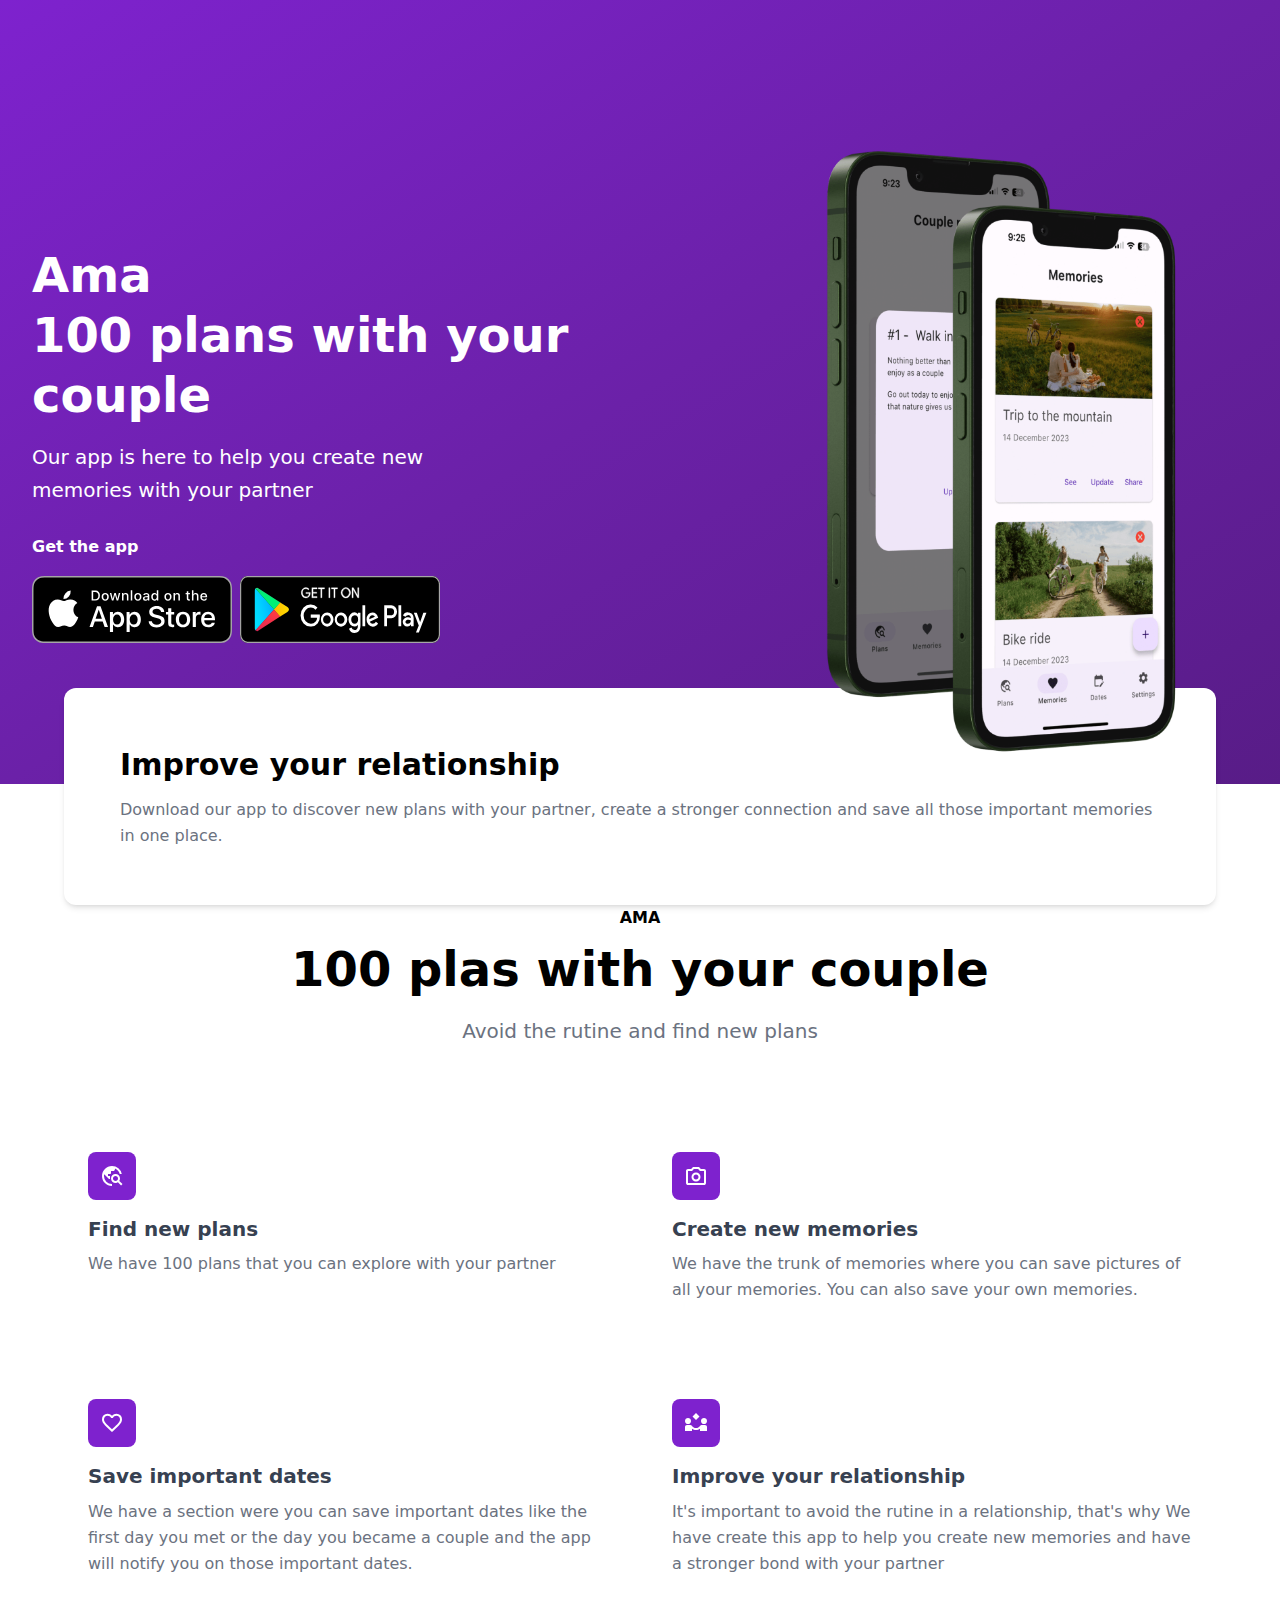
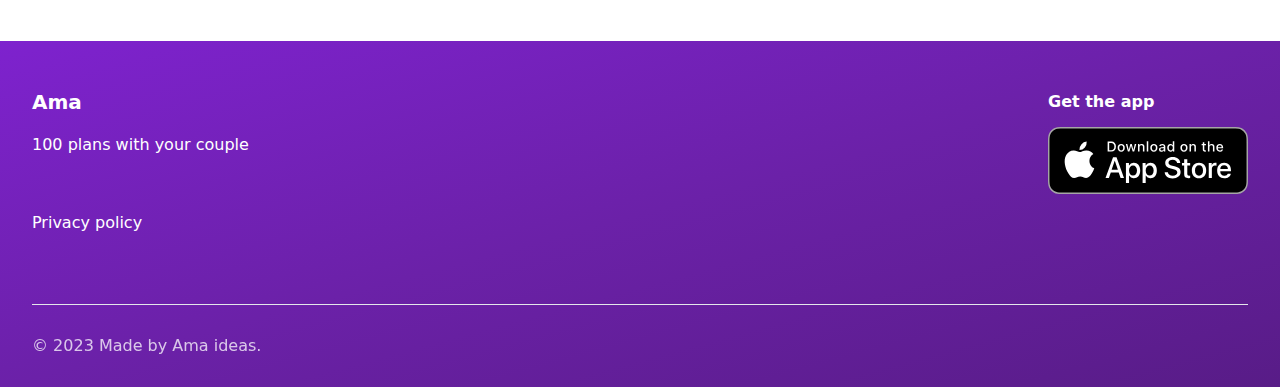
==== commit 7290a78d: "Add files via upload" ====
--- a/index.html
+++ b/index.html
@@ -1 +1 @@
-<!DOCTYPE html><html lang="en"><head><meta charSet="utf-8"/><meta name="viewport" content="width=device-width, initial-scale=1"/><link rel="preload" href="/next/static/media/c9a5bc6a7c948fb0-s.p.woff2" as="font" crossorigin="" type="font/woff2"/><link rel="stylesheet" href="/next/static/css/a1095cfbc19508d8.css" crossorigin="" data-precedence="next"/><link rel="preload" as="script" fetchPriority="low" href="/next/static/chunks/webpack-6a4e4a98751da6e9.js" crossorigin=""/><script src="/next/static/chunks/fd9d1056-735d320b4b8745cb.js" async="" crossorigin=""></script><script src="/next/static/chunks/938-cd2116519108597b.js" async="" crossorigin=""></script><script src="/next/static/chunks/main-app-fff8a8d756251685.js" async="" crossorigin=""></script><script src="/next/static/chunks/647-daa0dae679502109.js" async=""></script><script src="/next/static/chunks/app/page-6e0c93cd417e21bf.js" async=""></script><title>Ama</title><meta name="description" content="Enjoy 100 unique couple plans!"/><link rel="icon" href="/favicon.ico" type="image/x-icon" sizes="16x16"/><meta name="next-size-adjust"/><script src="/next/static/chunks/polyfills-c67a75d1b6f99dc8.js" crossorigin="" noModule=""></script></head><body class="__className_e66fe9"><section class="relative min-h-screen w-full"><header class="grid !min-h-[49rem] bg-gradient-to-br from-purple-700 via-purple-800 to-purple-900 px-8"><div class="container mx-auto mt-32 grid h-full w-full grid-cols-1 place-items-center lg:mt-14 lg:grid-cols-2"><div class="col-span-1"><h1 class="block antialiased tracking-normal font-sans text-5xl font-semibold leading-tight text-white mb-4">Ama <br/>100 plans with your couple</h1><p class="block antialiased font-sans text-xl font-normal leading-relaxed text-inherit mb-7 !text-white md:pr-16 xl:pr-28">Our app is here to help you create new memories with your partner</p><h6 class="block antialiased tracking-normal font-sans text-base font-semibold leading-relaxed text-white mb-4">Get the app</h6><div class="flex flex-col gap-2 md:mb-2 md:w-10/12 md:flex-row"><a target="_blank" href="https://apps.apple.com/co/app/ama-100-planes-en-pareja/id6473065199"><img alt="App Store icon" loading="lazy" width="200" height="66.85" decoding="async" data-nimg="1" class="h-full" style="color:transparent" src="/images/app-store-badge.svg"/></a></div></div><img alt="Image of iPhones displaying the app" data-nimg="1" loading="lazy" width="470" height="576" decoding="async" class="col-span-1 my-20 h-full max-h-[30rem] -translate-y-32 md:max-h-[36rem] lg:my-0 lg:ml-auto lg:max-h-[40rem] lg:translate-y-0" style="color:transparent" src="/images/iphones.png"/></div></header><div class="mx-8 lg:mx-16 -mt-24 rounded-xl bg-white p-5 md:p-14 shadow-md"><div><h3 class="block antialiased tracking-normal font-sans text-3xl font-semibold leading-snug text-blue-gray-900 mb-3">Improve your relationship</h3><p class="block antialiased font-sans text-base leading-relaxed text-inherit font-normal !text-gray-500">Download our app to discover new plans with your partner, create a stronger connection and save all those important memories in one place.</p></div></div></section><section class="px-4 py-20 lg:py-0" aria-label="Features"><div class="container mx-auto mb-20 text-center"><p class="block antialiased font-sans text-base leading-relaxed text-blue-gray-900 mb-2 font-bold uppercase">Ama</p><h1 class="block antialiased tracking-normal font-sans text-5xl font-semibold leading-tight text-blue-gray-900 mb-4">100 plas with your couple</h1><p class="block antialiased font-sans text-xl font-normal leading-relaxed text-inherit mx-auto w-full px-4 !text-gray-500 lg:w-11/12 lg:px-8">Avoid the rutine and find new plans</p></div><div class="container mx-auto grid max-w-6xl grid-cols-1 gap-4 gap-y-12 md:grid-cols-2" role="list"><div class="relative flex flex-col bg-clip-border rounded-xl bg-transparent text-gray-700 shadow-none" role="listitem"><div class="p-6 grid justify-start"><div class="mb-4 grid h-12 w-12 place-content-center rounded-lg bg-purple-700 p-2.5 text-left text-white"><img alt="Find new plans" loading="lazy" width="24" height="24" decoding="async" data-nimg="1" class="invert" style="color:transparent" src="/icons/travel_explore.svg"/></div><h5 class="block antialiased tracking-normal font-sans text-xl font-semibold leading-snug text-blue-gray-900 mb-2">Find new plans</h5><p class="block antialiased font-sans text-base leading-relaxed text-inherit font-normal !text-gray-500">We have 100 plans that you can explore with your partner</p></div></div><div class="relative flex flex-col bg-clip-border rounded-xl bg-transparent text-gray-700 shadow-none" role="listitem"><div class="p-6 grid justify-start"><div class="mb-4 grid h-12 w-12 place-content-center rounded-lg bg-purple-700 p-2.5 text-left text-white"><img alt="Create new memories" loading="lazy" width="24" height="24" decoding="async" data-nimg="1" class="invert" style="color:transparent" src="/icons/photo_camera.svg"/></div><h5 class="block antialiased tracking-normal font-sans text-xl font-semibold leading-snug text-blue-gray-900 mb-2">Create new memories</h5><p class="block antialiased font-sans text-base leading-relaxed text-inherit font-normal !text-gray-500">We have the trunk of memories where you can save pictures of all your memories. You can also save your own memories.</p></div></div><div class="relative flex flex-col bg-clip-border rounded-xl bg-transparent text-gray-700 shadow-none" role="listitem"><div class="p-6 grid justify-start"><div class="mb-4 grid h-12 w-12 place-content-center rounded-lg bg-purple-700 p-2.5 text-left text-white"><img alt="Save important dates" loading="lazy" width="24" height="24" decoding="async" data-nimg="1" class="invert" style="color:transparent" src="/icons/favorite.svg"/></div><h5 class="block antialiased tracking-normal font-sans text-xl font-semibold leading-snug text-blue-gray-900 mb-2">Save important dates</h5><p class="block antialiased font-sans text-base leading-relaxed text-inherit font-normal !text-gray-500">We have a section were you can save important dates like the first day you met or the day you became a couple and the app will notify you on those important dates.</p></div></div><div class="relative flex flex-col bg-clip-border rounded-xl bg-transparent text-gray-700 shadow-none" role="listitem"><div class="p-6 grid justify-start"><div class="mb-4 grid h-12 w-12 place-content-center rounded-lg bg-purple-700 p-2.5 text-left text-white"><img alt="Improve your relationship" loading="lazy" width="24" height="24" decoding="async" data-nimg="1" class="invert" style="color:transparent" src="/icons/partner_exchange.svg"/></div><h5 class="block antialiased tracking-normal font-sans text-xl font-semibold leading-snug text-blue-gray-900 mb-2">Improve your relationship</h5><p class="block antialiased font-sans text-base leading-relaxed text-inherit font-normal !text-gray-500">It&#x27;s important to avoid the rutine in a relationship, that&#x27;s why We have create this app to help you create new memories and have a stronger bond with your partner</p></div></div></div></section><footer class="mt-10 bg-gradient-to-br from-purple-700 via-purple-800 to-purple-900 px-8 pt-12"><div class="container mx-auto"><div class="flex flex-wrap justify-center gap-8 md:justify-between"><div class="text-center md:text-left"><label class="block antialiased tracking-normal font-sans text-xl font-semibold leading-snug text-white mb-4">Ama</label><p class="block antialiased font-sans text-base leading-relaxed text-white mb-12 font-normal">100 plans with your couple</p><ul class="flex flex-wrap items-center justify-center md:justify-start"><li><a target="_blank" rel="noopener noreferrer" aria-label="Privacy Policy" class="block antialiased font-sans text-base leading-relaxed text-white py-1 font-medium transition-colors pr-3" href="https://getamaapp.com/policy.html">Privacy policy</a></li></ul></div><div class="mt-8 w-full md:mt-0 md:w-auto"><h6 class="block antialiased tracking-normal font-sans text-base font-semibold leading-relaxed text-white mb-3">Get the app</h6><div class="flex flex-col gap-2"><a target="_blank" href="https://apps.apple.com/co/app/ama-100-planes-en-pareja/id6473065199"><img alt="App Store icon" loading="lazy" width="200" height="66.85" decoding="async" data-nimg="1" class="h-full" style="color:transparent" src="/images/app-store-badge.svg"/></a></div></div></div><div class="mt-16 flex flex-wrap items-center justify-center gap-y-4 gap-x-8 border-t border-white-700 py-7 md:justify-between"><p class="block antialiased font-sans text-base leading-relaxed text-white text-center font-normal opacity-75">© 2023 Made by Ama ideas.</p></div></div></footer><script src="/next/static/chunks/webpack-6a4e4a98751da6e9.js" crossorigin="" async=""></script><script>(self.__next_f=self.__next_f||[]).push([0]);self.__next_f.push([2,null])</script><script>self.__next_f.push([1,"1:HL[\"/next/static/media/c9a5bc6a7c948fb0-s.p.woff2\",\"font\",{\"crossOrigin\":\"\",\"type\":\"font/woff2\"}]\n2:HL[\"/next/static/css/a1095cfbc19508d8.css\",\"style\",{\"crossOrigin\":\"\"}]\n0:\"$L3\"\n"])</script><script>self.__next_f.push([1,"4:I[7690,[],\"\"]\n6:I[5250,[\"647\",\"static/chunks/647-daa0dae679502109.js\",\"931\",\"static/chunks/app/page-6e0c93cd417e21bf.js\"],\"\"]\n7:I[1749,[\"647\",\"static/chunks/647-daa0dae679502109.js\",\"931\",\"static/chunks/app/page-6e0c93cd417e21bf.js\"],\"Image\"]\n8:I[5613,[],\"\"]\n9:I[1778,[],\"\"]\nb:I[8955,[],\"\"]\n"])</script><script>self.__next_f.push([1,"3:[[[\"$\",\"link\",\"0\",{\"rel\":\"stylesheet\",\"href\":\"/next/static/css/a1095cfbc19508d8.css\",\"precedence\":\"next\",\"crossOrigin\":\"\"}]],[\"$\",\"$L4\",null,{\"buildId\":\"EoTayw64JihQ0_C9Ey3Vk\",\"assetPrefix\":\"\",\"initialCanonicalUrl\":\"/\",\"initialTree\":[\"\",{\"children\":[\"__PAGE__\",{}]},\"$undefined\",\"$undefined\",true],\"initialSeedData\":[\"\",{\"children\":[\"__PAGE__\",{},[\"$L5\",[[\"$\",\"section\",null,{\"className\":\"relative min-h-screen w-full\",\"children\":[[\"$\",\"header\",null,{\"className\":\"grid !min-h-[49rem] bg-gradient-to-br from-purple-700 via-purple-800 to-purple-900 px-8\",\"children\":[\"$\",\"div\",null,{\"className\":\"container mx-auto mt-32 grid h-full w-full grid-cols-1 place-items-center lg:mt-14 lg:grid-cols-2\",\"children\":[[\"$\",\"div\",null,{\"className\":\"col-span-1\",\"children\":[[\"$\",\"h1\",null,{\"className\":\"block antialiased tracking-normal font-sans text-5xl font-semibold leading-tight text-white mb-4\",\"children\":[\"Ama \",[\"$\",\"br\",null,{}],\"100 plans with your couple\"]}],[\"$\",\"p\",null,{\"className\":\"block antialiased font-sans text-xl font-normal leading-relaxed text-inherit mb-7 !text-white md:pr-16 xl:pr-28\",\"children\":\"Our app is here to help you create new memories with your partner\"}],[\"$\",\"h6\",null,{\"className\":\"block antialiased tracking-normal font-sans text-base font-semibold leading-relaxed text-white mb-4\",\"children\":\"Get the app\"}],[\"$\",\"div\",null,{\"className\":\"flex flex-col gap-2 md:mb-2 md:w-10/12 md:flex-row\",\"children\":[\"$\",\"$L6\",null,{\"href\":\"https://apps.apple.com/co/app/ama-100-planes-en-pareja/id6473065199\",\"className\":\"$undefined\",\"target\":\"_blank\",\"children\":[\"$\",\"$L7\",null,{\"className\":\"h-full\",\"alt\":\"App Store icon\",\"src\":\"/images/app-store-badge.svg\",\"width\":200,\"height\":66.85}]}]}]]}],[\"$\",\"$L7\",null,{\"alt\":\"Image of iPhones displaying the app\",\"loading\":\"lazy\",\"width\":\"470\",\"height\":\"576\",\"decoding\":\"async\",\"data-nimg\":\"1\",\"className\":\"col-span-1 my-20 h-full max-h-[30rem] -translate-y-32 md:max-h-[36rem] lg:my-0 lg:ml-auto lg:max-h-[40rem] lg:translate-y-0\",\"src\":\"/images/iphones.png\"}]]}]}],[\"$\",\"div\",null,{\"className\":\"mx-8 lg:mx-16 -mt-24 rounded-xl bg-white p-5 md:p-14 shadow-md\",\"children\":[\"$\",\"div\",null,{\"children\":[[\"$\",\"h3\",null,{\"className\":\"block antialiased tracking-normal font-sans text-3xl font-semibold leading-snug text-blue-gray-900 mb-3\",\"children\":\"Improve your relationship\"}],[\"$\",\"p\",null,{\"className\":\"block antialiased font-sans text-base leading-relaxed text-inherit font-normal !text-gray-500\",\"children\":\"Download our app to discover new plans with your partner, create a stronger connection and save all those important memories in one place.\"}]]}]}]]}],[\"$\",\"section\",null,{\"className\":\"px-4 py-20 lg:py-0\",\"aria-label\":\"Features\",\"children\":[[\"$\",\"div\",null,{\"className\":\"container mx-auto mb-20 text-center\",\"children\":[[\"$\",\"p\",null,{\"className\":\"block antialiased font-sans text-base leading-relaxed text-blue-gray-900 mb-2 font-bold uppercase\",\"children\":\"Ama\"}],[\"$\",\"h1\",null,{\"className\":\"block antialiased tracking-normal font-sans text-5xl font-semibold leading-tight text-blue-gray-900 mb-4\",\"children\":\"100 plas with your couple\"}],[\"$\",\"p\",null,{\"className\":\"block antialiased font-sans text-xl font-normal leading-relaxed text-inherit mx-auto w-full px-4 !text-gray-500 lg:w-11/12 lg:px-8\",\"children\":\"Avoid the rutine and find new plans\"}]]}],[\"$\",\"div\",null,{\"className\":\"container mx-auto grid max-w-6xl grid-cols-1 gap-4 gap-y-12 md:grid-cols-2\",\"role\":\"list\",\"children\":[[\"$\",\"div\",\"Find new plans\",{\"className\":\"relative flex flex-col bg-clip-border rounded-xl bg-transparent text-gray-700 shadow-none\",\"role\":\"listitem\",\"children\":[\"$\",\"div\",null,{\"className\":\"p-6 grid justify-start\",\"children\":[[\"$\",\"div\",null,{\"className\":\"mb-4 grid h-12 w-12 place-content-center rounded-lg bg-purple-700 p-2.5 text-left text-white\",\"children\":[\"$\",\"$L7\",null,{\"alt\":\"Find new plans\",\"src\":\"/icons/travel_explore.svg\",\"width\":24,\"height\":24,\"className\":\"invert\"}]}],[\"$\",\"h5\",null,{\"className\":\"block antialiased tracking-normal font-sans text-xl font-semibold leading-snug text-blue-gray-900 mb-2\",\"children\":\"Find new plans\"}],[\"$\",\"p\",null,{\"className\":\"block antialiased font-sans text-base leading-relaxed text-inherit font-normal !text-gray-500\",\"children\":\"We have 100 plans that you can explore with your partner\"}]]}]}],[\"$\",\"div\",\"Create new memories\",{\"className\":\"relative flex flex-col bg-clip-border rounded-xl bg-transparent text-gray-700 shadow-none\",\"role\":\"listitem\",\"children\":[\"$\",\"div\",null,{\"className\":\"p-6 grid justify-start\",\"children\":[[\"$\",\"div\",null,{\"className\":\"mb-4 grid h-12 w-12 place-content-center rounded-lg bg-purple-700 p-2.5 text-left text-white\",\"children\":[\"$\",\"$L7\",null,{\"alt\":\"Create new memories\",\"src\":\"/icons/photo_camera.svg\",\"width\":24,\"height\":24,\"className\":\"invert\"}]}],[\"$\",\"h5\",null,{\"className\":\"block antialiased tracking-normal font-sans text-xl font-semibold leading-snug text-blue-gray-900 mb-2\",\"children\":\"Create new memories\"}],[\"$\",\"p\",null,{\"className\":\"block antialiased font-sans text-base leading-relaxed text-inherit font-normal !text-gray-500\",\"children\":\"We have the trunk of memories where you can save pictures of all your memories. You can also save your own memories.\"}]]}]}],[\"$\",\"div\",\"Save important dates\",{\"className\":\"relative flex flex-col bg-clip-border rounded-xl bg-transparent text-gray-700 shadow-none\",\"role\":\"listitem\",\"children\":[\"$\",\"div\",null,{\"className\":\"p-6 grid justify-start\",\"children\":[[\"$\",\"div\",null,{\"className\":\"mb-4 grid h-12 w-12 place-content-center rounded-lg bg-purple-700 p-2.5 text-left text-white\",\"children\":[\"$\",\"$L7\",null,{\"alt\":\"Save important dates\",\"src\":\"/icons/favorite.svg\",\"width\":24,\"height\":24,\"className\":\"invert\"}]}],[\"$\",\"h5\",null,{\"className\":\"block antialiased tracking-normal font-sans text-xl font-semibold leading-snug text-blue-gray-900 mb-2\",\"children\":\"Save important dates\"}],[\"$\",\"p\",null,{\"className\":\"block antialiased font-sans text-base leading-relaxed text-inherit font-normal !text-gray-500\",\"children\":\"We have a section were you can save important dates like the first day you met or the day you became a couple and the app will notify you on those important dates.\"}]]}]}],[\"$\",\"div\",\"Improve your relationship\",{\"className\":\"relative flex flex-col bg-clip-border rounded-xl bg-transparent text-gray-700 shadow-none\",\"role\":\"listitem\",\"children\":[\"$\",\"div\",null,{\"className\":\"p-6 grid justify-start\",\"children\":[[\"$\",\"div\",null,{\"className\":\"mb-4 grid h-12 w-12 place-content-center rounded-lg bg-purple-700 p-2.5 text-left text-white\",\"children\":[\"$\",\"$L7\",null,{\"alt\":\"Improve your relationship\",\"src\":\"/icons/partner_exchange.svg\",\"width\":24,\"height\":24,\"className\":\"invert\"}]}],[\"$\",\"h5\",null,{\"className\":\"block antialiased tracking-normal font-sans text-xl font-semibold leading-snug text-blue-gray-900 mb-2\",\"children\":\"Improve your relationship\"}],[\"$\",\"p\",null,{\"className\":\"block antialiased font-sans text-base leading-relaxed text-inherit font-normal !text-gray-500\",\"children\":\"It's important to avoid the rutine in a relationship, that's why We have create this app to help you create new memories and have a stronger bond with your partner\"}]]}]}]]}]]}],[\"$\",\"footer\",null,{\"className\":\"mt-10 bg-gradient-to-br from-purple-700 via-purple-800 to-purple-900 px-8 pt-12\",\"children\":[\"$\",\"div\",null,{\"className\":\"container mx-auto\",\"children\":[[\"$\",\"div\",null,{\"className\":\"flex flex-wrap justify-center gap-8 md:justify-between\",\"children\":[[\"$\",\"div\",null,{\"className\":\"text-center md:text-left\",\"children\":[[\"$\",\"label\",null,{\"className\":\"block antialiased tracking-normal font-sans text-xl font-semibold leading-snug text-white mb-4\",\"children\":\"Ama\"}],[\"$\",\"p\",null,{\"className\":\"block antialiased font-sans text-base leading-relaxed text-white mb-12 font-normal\",\"children\":\"100 plans with your couple\"}],[\"$\",\"ul\",null,{\"className\":\"flex flex-wrap items-center justify-center md:justify-start\",\"children\":[\"$\",\"li\",null,{\"children\":[\"$\",\"$L6\",null,{\"href\":\"https://getamaapp.com/policy.html\",\"target\":\"_blank\",\"rel\":\"noopener noreferrer\",\"aria-label\":\"Privacy Policy\",\"className\":\"block antialiased font-sans text-base leading-relaxed text-white py-1 font-medium transition-colors pr-3\",\"children\":\"Privacy policy\"}]}]}]]}],[\"$\",\"div\",null,{\"className\":\"mt-8 w-full md:mt-0 md:w-auto\",\"children\":[[\"$\",\"h6\",null,{\"className\":\"block antialiased tracking-normal font-sans text-base font-semibold leading-relaxed text-white mb-3\",\"children\":\"Get the app\"}],[\"$\",\"div\",null,{\"className\":\"flex flex-col gap-2\",\"children\":[\"$\",\"$L6\",null,{\"href\":\"https://apps.apple.com/co/app/ama-100-planes-en-pareja/id6473065199\",\"className\":\"$undefined\",\"target\":\"_blank\",\"children\":[\"$\",\"$L7\",null,{\"className\":\"h-full\",\"alt\":\"App Store icon\",\"src\":\"/images/app-store-badge.svg\",\"width\":200,\"height\":66.85}]}]}]]}]]}],[\"$\",\"div\",null,{\"className\":\"mt-16 flex flex-wrap items-center justify-center gap-y-4 gap-x-8 border-t border-white-700 py-7 md:justify-between\",\"children\":[\"$\",\"p\",null,{\"className\":\"block antialiased font-sans text-base leading-relaxed text-white text-center font-normal opacity-75\",\"children\":\"© 2023 Made by Ama ideas.\"}]}]]}]}]],null]]},[null,[\"$\",\"html\",null,{\"lang\":\"en\",\"children\":[\"$\",\"body\",null,{\"className\":\"__className_e66fe9\",\"children\":[\"$\",\"$L8\",null,{\"parallelRouterKey\":\"children\",\"segmentPath\":[\"children\"],\"loading\":\"$undefined\",\"loadingStyles\":\"$undefined\",\"loadingScripts\":\"$undefined\",\"hasLoading\":false,\"error\":\"$undefined\",\"errorStyles\":\"$undefined\",\"errorScripts\":\"$undefined\",\"template\":[\"$\",\"$L9\",null,{}],\"templateStyles\":\"$undefined\",\"templateScripts\":\"$undefined\",\"notFound\":[[\"$\",\"title\",null,{\"children\":\"404: This page could not be found.\"}],[\"$\",\"div\",null,{\"style\":{\"fontFamily\":\"system-ui,\\\"Segoe UI\\\",Roboto,Helvetica,Arial,sans-serif,\\\"Apple Color Emoji\\\",\\\"Segoe UI Emoji\\\"\",\"height\":\"100vh\",\"textAlign\":\"center\",\"display\":\"flex\",\"flexDirection\":\"column\",\"alignItems\":\"center\",\"justifyContent\":\"center\"},\"children\":[\"$\",\"div\",null,{\"children\":[[\"$\",\"style\",null,{\"dangerouslySetInnerHTML\":{\"__html\":\"body{color:#000;background:#fff;margin:0}.next-error-h1{border-right:1px solid rgba(0,0,0,.3)}@media (prefers-color-scheme:dark){body{color:#fff;background:#000}.next-error-h1{border-right:1px solid rgba(255,255,255,.3)}}\"}}],[\"$\",\"h1\",null,{\"className\":\"next-error-h1\",\"style\":{\"display\":\"inline-block\",\"margin\":\"0 20px 0 0\",\"padding\":\"0 23px 0 0\",\"fontSize\":24,\"fontWeight\":500,\"verticalAlign\":\"top\",\"lineHeight\":\"49px\"},\"children\":\"404\"}],[\"$\",\"div\",null,{\"style\":{\"display\":\"inline-block\"},\"children\":[\"$\",\"h2\",null,{\"style\":{\"fontSize\":14,\"fontWeight\":400,\"lineHeight\":\"49px\",\"margin\":0},\"children\":\"This page could not be found.\"}]}]]}]}]],\"notFoundStyles\":[],\"styles\":null}]}]}],null]],\"initialHead\":[false,\"$La\"],\"globalErrorComponent\":\"$b\"}]]\n"])</script><script>self.__next_f.push([1,"a:[[\"$\",\"meta\",\"0\",{\"name\":\"viewport\",\"content\":\"width=device-width, initial-scale=1\"}],[\"$\",\"meta\",\"1\",{\"charSet\":\"utf-8\"}],[\"$\",\"title\",\"2\",{\"children\":\"Ama\"}],[\"$\",\"meta\",\"3\",{\"name\":\"description\",\"content\":\"Enjoy 100 unique couple plans!\"}],[\"$\",\"link\",\"4\",{\"rel\":\"icon\",\"href\":\"/favicon.ico\",\"type\":\"image/x-icon\",\"sizes\":\"16x16\"}],[\"$\",\"meta\",\"5\",{\"name\":\"next-size-adjust\"}]]\n5:null\n"])</script><script>self.__next_f.push([1,""])</script></body></html>+<!DOCTYPE html><html lang="en"><head><meta charSet="utf-8"/><meta name="viewport" content="width=device-width, initial-scale=1"/><link rel="preload" href="/next/static/media/c9a5bc6a7c948fb0-s.p.woff2" as="font" crossorigin="" type="font/woff2"/><link rel="stylesheet" href="/next/static/css/bf83ff0e62913126.css" crossorigin="" data-precedence="next"/><link rel="preload" as="script" fetchPriority="low" href="/next/static/chunks/webpack-15ea2d31af34d0af.js" crossorigin=""/><script src="/next/static/chunks/fd9d1056-735d320b4b8745cb.js" async="" crossorigin=""></script><script src="/next/static/chunks/938-cd2116519108597b.js" async="" crossorigin=""></script><script src="/next/static/chunks/main-app-fff8a8d756251685.js" async="" crossorigin=""></script><script src="/next/static/chunks/647-daa0dae679502109.js" async=""></script><script src="/next/static/chunks/app/page-6e0c93cd417e21bf.js" async=""></script><title>Ama</title><meta name="description" content="Enjoy 100 unique couple plans!"/><link rel="icon" href="/favicon.ico" type="image/x-icon" sizes="16x16"/><meta name="next-size-adjust"/><script src="/next/static/chunks/polyfills-c67a75d1b6f99dc8.js" crossorigin="" noModule=""></script></head><body class="__className_e66fe9"><section class="relative min-h-screen w-full"><header class="grid !min-h-[49rem] bg-gradient-to-br from-purple-700 via-purple-800 to-purple-900 px-8"><div class="container mx-auto mt-32 grid h-full w-full grid-cols-1 place-items-center lg:mt-14 lg:grid-cols-2"><div class="col-span-1"><h1 class="block antialiased tracking-normal font-sans text-5xl font-semibold leading-tight text-white mb-4">Ama <br/>100 plans with your couple</h1><p class="block antialiased font-sans text-xl font-normal leading-relaxed text-inherit mb-7 !text-white md:pr-16 xl:pr-28">Our app is here to help you create new memories with your partner</p><h6 class="block antialiased tracking-normal font-sans text-base font-semibold leading-relaxed text-white mb-4">Get the app</h6><div class="flex flex-col gap-2 md:mb-2 md:w-10/12 md:flex-row"><a target="_blank" href="https://apps.apple.com/co/app/ama-100-planes-en-pareja/id6473065199"><img alt="App Store icon" loading="lazy" width="200" height="66.85" decoding="async" data-nimg="1" class="h-full" style="color:transparent" src="/images/app-store-badge.svg"/></a><a target="_blank" href="https://play.google.com/store/apps/details?id=com.amadev.app"><img alt="Play Store icon" loading="lazy" width="200" height="66.85" decoding="async" data-nimg="1" class="h-full" style="color:transparent" src="/images/play-store-badge.svg"/></a></div></div><img alt="Image of iPhones displaying the app" data-nimg="1" loading="lazy" width="470" height="576" decoding="async" class="col-span-1 my-20 h-full max-h-[30rem] -translate-y-32 md:max-h-[36rem] lg:my-0 lg:ml-auto lg:max-h-[40rem] lg:translate-y-0" style="color:transparent" src="/images/iphones.png"/></div></header><div class="mx-8 lg:mx-16 -mt-24 rounded-xl bg-white p-5 md:p-14 shadow-md"><div><h3 class="block antialiased tracking-normal font-sans text-3xl font-semibold leading-snug text-blue-gray-900 mb-3">Improve your relationship</h3><p class="block antialiased font-sans text-base leading-relaxed text-inherit font-normal !text-gray-500">Download our app to discover new plans with your partner, create a stronger connection and save all those important memories in one place.</p></div></div></section><section class="px-4 py-20 lg:py-0" aria-label="Features"><div class="container mx-auto mb-20 text-center"><p class="block antialiased font-sans text-base leading-relaxed text-blue-gray-900 mb-2 font-bold uppercase">Ama</p><h1 class="block antialiased tracking-normal font-sans text-5xl font-semibold leading-tight text-blue-gray-900 mb-4">100 plas with your couple</h1><p class="block antialiased font-sans text-xl font-normal leading-relaxed text-inherit mx-auto w-full px-4 !text-gray-500 lg:w-11/12 lg:px-8">Avoid the rutine and find new plans</p></div><div class="container mx-auto grid max-w-6xl grid-cols-1 gap-4 gap-y-12 md:grid-cols-2" role="list"><div class="relative flex flex-col bg-clip-border rounded-xl bg-transparent text-gray-700 shadow-none" role="listitem"><div class="p-6 grid justify-start"><div class="mb-4 grid h-12 w-12 place-content-center rounded-lg bg-purple-700 p-2.5 text-left text-white"><img alt="Find new plans" loading="lazy" width="24" height="24" decoding="async" data-nimg="1" class="invert" style="color:transparent" src="/icons/travel_explore.svg"/></div><h5 class="block antialiased tracking-normal font-sans text-xl font-semibold leading-snug text-blue-gray-900 mb-2">Find new plans</h5><p class="block antialiased font-sans text-base leading-relaxed text-inherit font-normal !text-gray-500">We have 100 plans that you can explore with your partner</p></div></div><div class="relative flex flex-col bg-clip-border rounded-xl bg-transparent text-gray-700 shadow-none" role="listitem"><div class="p-6 grid justify-start"><div class="mb-4 grid h-12 w-12 place-content-center rounded-lg bg-purple-700 p-2.5 text-left text-white"><img alt="Create new memories" loading="lazy" width="24" height="24" decoding="async" data-nimg="1" class="invert" style="color:transparent" src="/icons/photo_camera.svg"/></div><h5 class="block antialiased tracking-normal font-sans text-xl font-semibold leading-snug text-blue-gray-900 mb-2">Create new memories</h5><p class="block antialiased font-sans text-base leading-relaxed text-inherit font-normal !text-gray-500">We have the trunk of memories where you can save pictures of all your memories. You can also save your own memories.</p></div></div><div class="relative flex flex-col bg-clip-border rounded-xl bg-transparent text-gray-700 shadow-none" role="listitem"><div class="p-6 grid justify-start"><div class="mb-4 grid h-12 w-12 place-content-center rounded-lg bg-purple-700 p-2.5 text-left text-white"><img alt="Save important dates" loading="lazy" width="24" height="24" decoding="async" data-nimg="1" class="invert" style="color:transparent" src="/icons/favorite.svg"/></div><h5 class="block antialiased tracking-normal font-sans text-xl font-semibold leading-snug text-blue-gray-900 mb-2">Save important dates</h5><p class="block antialiased font-sans text-base leading-relaxed text-inherit font-normal !text-gray-500">We have a section were you can save important dates like the first day you met or the day you became a couple and the app will notify you on those important dates.</p></div></div><div class="relative flex flex-col bg-clip-border rounded-xl bg-transparent text-gray-700 shadow-none" role="listitem"><div class="p-6 grid justify-start"><div class="mb-4 grid h-12 w-12 place-content-center rounded-lg bg-purple-700 p-2.5 text-left text-white"><img alt="Improve your relationship" loading="lazy" width="24" height="24" decoding="async" data-nimg="1" class="invert" style="color:transparent" src="/icons/partner_exchange.svg"/></div><h5 class="block antialiased tracking-normal font-sans text-xl font-semibold leading-snug text-blue-gray-900 mb-2">Improve your relationship</h5><p class="block antialiased font-sans text-base leading-relaxed text-inherit font-normal !text-gray-500">It&#x27;s important to avoid the rutine in a relationship, that&#x27;s why We have create this app to help you create new memories and have a stronger bond with your partner</p></div></div></div></section><footer class="mt-10 bg-gradient-to-br from-purple-700 via-purple-800 to-purple-900 px-8 pt-12"><div class="container mx-auto"><div class="flex flex-wrap justify-center gap-8 md:justify-between"><div class="text-center md:text-left"><label class="block antialiased tracking-normal font-sans text-xl font-semibold leading-snug text-white mb-4">Ama</label><p class="block antialiased font-sans text-base leading-relaxed text-white mb-12 font-normal">100 plans with your couple</p><ul class="flex flex-wrap items-center justify-center md:justify-start"><li><a target="_blank" rel="noopener noreferrer" aria-label="Privacy Policy" class="block antialiased font-sans text-base leading-relaxed text-white py-1 font-medium transition-colors pr-3" href="https://getamaapp.com/policy.html">Privacy policy</a></li></ul></div><div class="mt-8 w-full md:mt-0 md:w-auto"><h6 class="block antialiased tracking-normal font-sans text-base font-semibold leading-relaxed text-white mb-3">Get the app</h6><div class="flex flex-col gap-2"><a target="_blank" href="https://apps.apple.com/co/app/ama-100-planes-en-pareja/id6473065199"><img alt="App Store icon" loading="lazy" width="200" height="66.85" decoding="async" data-nimg="1" class="h-full" style="color:transparent" src="/images/app-store-badge.svg"/></a></div></div></div><div class="mt-16 flex flex-wrap items-center justify-center gap-y-4 gap-x-8 border-t border-white-700 py-7 md:justify-between"><p class="block antialiased font-sans text-base leading-relaxed text-white text-center font-normal opacity-75">© 2023 Made by Ama ideas.</p></div></div></footer><script src="/next/static/chunks/webpack-15ea2d31af34d0af.js" crossorigin="" async=""></script><script>(self.__next_f=self.__next_f||[]).push([0]);self.__next_f.push([2,null])</script><script>self.__next_f.push([1,"1:HL[\"/next/static/media/c9a5bc6a7c948fb0-s.p.woff2\",\"font\",{\"crossOrigin\":\"\",\"type\":\"font/woff2\"}]\n2:HL[\"/next/static/css/bf83ff0e62913126.css\",\"style\",{\"crossOrigin\":\"\"}]\n0:\"$L3\"\n"])</script><script>self.__next_f.push([1,"4:I[7690,[],\"\"]\n6:I[5250,[\"647\",\"static/chunks/647-daa0dae679502109.js\",\"931\",\"static/chunks/app/page-6e0c93cd417e21bf.js\"],\"\"]\n7:I[1749,[\"647\",\"static/chunks/647-daa0dae679502109.js\",\"931\",\"static/chunks/app/page-6e0c93cd417e21bf.js\"],\"Image\"]\n8:I[5613,[],\"\"]\n9:I[1778,[],\"\"]\nb:I[8955,[],\"\"]\n"])</script><script>self.__next_f.push([1,"3:[[[\"$\",\"link\",\"0\",{\"rel\":\"stylesheet\",\"href\":\"/next/static/css/bf83ff0e62913126.css\",\"precedence\":\"next\",\"crossOrigin\":\"\"}]],[\"$\",\"$L4\",null,{\"buildId\":\"qovrkJTEJBljuuF0JV0jm\",\"assetPrefix\":\"\",\"initialCanonicalUrl\":\"/\",\"initialTree\":[\"\",{\"children\":[\"__PAGE__\",{}]},\"$undefined\",\"$undefined\",true],\"initialSeedData\":[\"\",{\"children\":[\"__PAGE__\",{},[\"$L5\",[[\"$\",\"section\",null,{\"className\":\"relative min-h-screen w-full\",\"children\":[[\"$\",\"header\",null,{\"className\":\"grid !min-h-[49rem] bg-gradient-to-br from-purple-700 via-purple-800 to-purple-900 px-8\",\"children\":[\"$\",\"div\",null,{\"className\":\"container mx-auto mt-32 grid h-full w-full grid-cols-1 place-items-center lg:mt-14 lg:grid-cols-2\",\"children\":[[\"$\",\"div\",null,{\"className\":\"col-span-1\",\"children\":[[\"$\",\"h1\",null,{\"className\":\"block antialiased tracking-normal font-sans text-5xl font-semibold leading-tight text-white mb-4\",\"children\":[\"Ama \",[\"$\",\"br\",null,{}],\"100 plans with your couple\"]}],[\"$\",\"p\",null,{\"className\":\"block antialiased font-sans text-xl font-normal leading-relaxed text-inherit mb-7 !text-white md:pr-16 xl:pr-28\",\"children\":\"Our app is here to help you create new memories with your partner\"}],[\"$\",\"h6\",null,{\"className\":\"block antialiased tracking-normal font-sans text-base font-semibold leading-relaxed text-white mb-4\",\"children\":\"Get the app\"}],[\"$\",\"div\",null,{\"className\":\"flex flex-col gap-2 md:mb-2 md:w-10/12 md:flex-row\",\"children\":[[\"$\",\"$L6\",null,{\"href\":\"https://apps.apple.com/co/app/ama-100-planes-en-pareja/id6473065199\",\"className\":\"$undefined\",\"target\":\"_blank\",\"children\":[\"$\",\"$L7\",null,{\"className\":\"h-full\",\"alt\":\"App Store icon\",\"src\":\"/images/app-store-badge.svg\",\"width\":200,\"height\":66.85}]}],[\"$\",\"$L6\",null,{\"href\":\"https://play.google.com/store/apps/details?id=com.amadev.app\",\"className\":\"$undefined\",\"target\":\"_blank\",\"children\":[\"$\",\"$L7\",null,{\"className\":\"h-full\",\"alt\":\"Play Store icon\",\"src\":\"/images/play-store-badge.svg\",\"width\":200,\"height\":66.85}]}]]}]]}],[\"$\",\"$L7\",null,{\"alt\":\"Image of iPhones displaying the app\",\"loading\":\"lazy\",\"width\":\"470\",\"height\":\"576\",\"decoding\":\"async\",\"data-nimg\":\"1\",\"className\":\"col-span-1 my-20 h-full max-h-[30rem] -translate-y-32 md:max-h-[36rem] lg:my-0 lg:ml-auto lg:max-h-[40rem] lg:translate-y-0\",\"src\":\"/images/iphones.png\"}]]}]}],[\"$\",\"div\",null,{\"className\":\"mx-8 lg:mx-16 -mt-24 rounded-xl bg-white p-5 md:p-14 shadow-md\",\"children\":[\"$\",\"div\",null,{\"children\":[[\"$\",\"h3\",null,{\"className\":\"block antialiased tracking-normal font-sans text-3xl font-semibold leading-snug text-blue-gray-900 mb-3\",\"children\":\"Improve your relationship\"}],[\"$\",\"p\",null,{\"className\":\"block antialiased font-sans text-base leading-relaxed text-inherit font-normal !text-gray-500\",\"children\":\"Download our app to discover new plans with your partner, create a stronger connection and save all those important memories in one place.\"}]]}]}]]}],[\"$\",\"section\",null,{\"className\":\"px-4 py-20 lg:py-0\",\"aria-label\":\"Features\",\"children\":[[\"$\",\"div\",null,{\"className\":\"container mx-auto mb-20 text-center\",\"children\":[[\"$\",\"p\",null,{\"className\":\"block antialiased font-sans text-base leading-relaxed text-blue-gray-900 mb-2 font-bold uppercase\",\"children\":\"Ama\"}],[\"$\",\"h1\",null,{\"className\":\"block antialiased tracking-normal font-sans text-5xl font-semibold leading-tight text-blue-gray-900 mb-4\",\"children\":\"100 plas with your couple\"}],[\"$\",\"p\",null,{\"className\":\"block antialiased font-sans text-xl font-normal leading-relaxed text-inherit mx-auto w-full px-4 !text-gray-500 lg:w-11/12 lg:px-8\",\"children\":\"Avoid the rutine and find new plans\"}]]}],[\"$\",\"div\",null,{\"className\":\"container mx-auto grid max-w-6xl grid-cols-1 gap-4 gap-y-12 md:grid-cols-2\",\"role\":\"list\",\"children\":[[\"$\",\"div\",\"Find new plans\",{\"className\":\"relative flex flex-col bg-clip-border rounded-xl bg-transparent text-gray-700 shadow-none\",\"role\":\"listitem\",\"children\":[\"$\",\"div\",null,{\"className\":\"p-6 grid justify-start\",\"children\":[[\"$\",\"div\",null,{\"className\":\"mb-4 grid h-12 w-12 place-content-center rounded-lg bg-purple-700 p-2.5 text-left text-white\",\"children\":[\"$\",\"$L7\",null,{\"alt\":\"Find new plans\",\"src\":\"/icons/travel_explore.svg\",\"width\":24,\"height\":24,\"className\":\"invert\"}]}],[\"$\",\"h5\",null,{\"className\":\"block antialiased tracking-normal font-sans text-xl font-semibold leading-snug text-blue-gray-900 mb-2\",\"children\":\"Find new plans\"}],[\"$\",\"p\",null,{\"className\":\"block antialiased font-sans text-base leading-relaxed text-inherit font-normal !text-gray-500\",\"children\":\"We have 100 plans that you can explore with your partner\"}]]}]}],[\"$\",\"div\",\"Create new memories\",{\"className\":\"relative flex flex-col bg-clip-border rounded-xl bg-transparent text-gray-700 shadow-none\",\"role\":\"listitem\",\"children\":[\"$\",\"div\",null,{\"className\":\"p-6 grid justify-start\",\"children\":[[\"$\",\"div\",null,{\"className\":\"mb-4 grid h-12 w-12 place-content-center rounded-lg bg-purple-700 p-2.5 text-left text-white\",\"children\":[\"$\",\"$L7\",null,{\"alt\":\"Create new memories\",\"src\":\"/icons/photo_camera.svg\",\"width\":24,\"height\":24,\"className\":\"invert\"}]}],[\"$\",\"h5\",null,{\"className\":\"block antialiased tracking-normal font-sans text-xl font-semibold leading-snug text-blue-gray-900 mb-2\",\"children\":\"Create new memories\"}],[\"$\",\"p\",null,{\"className\":\"block antialiased font-sans text-base leading-relaxed text-inherit font-normal !text-gray-500\",\"children\":\"We have the trunk of memories where you can save pictures of all your memories. You can also save your own memories.\"}]]}]}],[\"$\",\"div\",\"Save important dates\",{\"className\":\"relative flex flex-col bg-clip-border rounded-xl bg-transparent text-gray-700 shadow-none\",\"role\":\"listitem\",\"children\":[\"$\",\"div\",null,{\"className\":\"p-6 grid justify-start\",\"children\":[[\"$\",\"div\",null,{\"className\":\"mb-4 grid h-12 w-12 place-content-center rounded-lg bg-purple-700 p-2.5 text-left text-white\",\"children\":[\"$\",\"$L7\",null,{\"alt\":\"Save important dates\",\"src\":\"/icons/favorite.svg\",\"width\":24,\"height\":24,\"className\":\"invert\"}]}],[\"$\",\"h5\",null,{\"className\":\"block antialiased tracking-normal font-sans text-xl font-semibold leading-snug text-blue-gray-900 mb-2\",\"children\":\"Save important dates\"}],[\"$\",\"p\",null,{\"className\":\"block antialiased font-sans text-base leading-relaxed text-inherit font-normal !text-gray-500\",\"children\":\"We have a section were you can save important dates like the first day you met or the day you became a couple and the app will notify you on those important dates.\"}]]}]}],[\"$\",\"div\",\"Improve your relationship\",{\"className\":\"relative flex flex-col bg-clip-border rounded-xl bg-transparent text-gray-700 shadow-none\",\"role\":\"listitem\",\"children\":[\"$\",\"div\",null,{\"className\":\"p-6 grid justify-start\",\"children\":[[\"$\",\"div\",null,{\"className\":\"mb-4 grid h-12 w-12 place-content-center rounded-lg bg-purple-700 p-2.5 text-left text-white\",\"children\":[\"$\",\"$L7\",null,{\"alt\":\"Improve your relationship\",\"src\":\"/icons/partner_exchange.svg\",\"width\":24,\"height\":24,\"className\":\"invert\"}]}],[\"$\",\"h5\",null,{\"className\":\"block antialiased tracking-normal font-sans text-xl font-semibold leading-snug text-blue-gray-900 mb-2\",\"children\":\"Improve your relationship\"}],[\"$\",\"p\",null,{\"className\":\"block antialiased font-sans text-base leading-relaxed text-inherit font-normal !text-gray-500\",\"children\":\"It's important to avoid the rutine in a relationship, that's why We have create this app to help you create new memories and have a stronger bond with your partner\"}]]}]}]]}]]}],[\"$\",\"footer\",null,{\"className\":\"mt-10 bg-gradient-to-br from-purple-700 via-purple-800 to-purple-900 px-8 pt-12\",\"children\":[\"$\",\"div\",null,{\"className\":\"container mx-auto\",\"children\":[[\"$\",\"div\",null,{\"className\":\"flex flex-wrap justify-center gap-8 md:justify-between\",\"children\":[[\"$\",\"div\",null,{\"className\":\"text-center md:text-left\",\"children\":[[\"$\",\"label\",null,{\"className\":\"block antialiased tracking-normal font-sans text-xl font-semibold leading-snug text-white mb-4\",\"children\":\"Ama\"}],[\"$\",\"p\",null,{\"className\":\"block antialiased font-sans text-base leading-relaxed text-white mb-12 font-normal\",\"children\":\"100 plans with your couple\"}],[\"$\",\"ul\",null,{\"className\":\"flex flex-wrap items-center justify-center md:justify-start\",\"children\":[\"$\",\"li\",null,{\"children\":[\"$\",\"$L6\",null,{\"href\":\"https://getamaapp.com/policy.html\",\"target\":\"_blank\",\"rel\":\"noopener noreferrer\",\"aria-label\":\"Privacy Policy\",\"className\":\"block antialiased font-sans text-base leading-relaxed text-white py-1 font-medium transition-colors pr-3\",\"children\":\"Privacy policy\"}]}]}]]}],[\"$\",\"div\",null,{\"className\":\"mt-8 w-full md:mt-0 md:w-auto\",\"children\":[[\"$\",\"h6\",null,{\"className\":\"block antialiased tracking-normal font-sans text-base font-semibold leading-relaxed text-white mb-3\",\"children\":\"Get the app\"}],[\"$\",\"div\",null,{\"className\":\"flex flex-col gap-2\",\"children\":[\"$\",\"$L6\",null,{\"href\":\"https://apps.apple.com/co/app/ama-100-planes-en-pareja/id6473065199\",\"className\":\"$undefined\",\"target\":\"_blank\",\"children\":[\"$\",\"$L7\",null,{\"className\":\"h-full\",\"alt\":\"App Store icon\",\"src\":\"/images/app-store-badge.svg\",\"width\":200,\"height\":66.85}]}]}]]}]]}],[\"$\",\"div\",null,{\"className\":\"mt-16 flex flex-wrap items-center justify-center gap-y-4 gap-x-8 border-t border-white-700 py-7 md:justify-between\",\"children\":[\"$\",\"p\",null,{\"className\":\"block antialiased font-sans text-base leading-relaxed text-white text-center font-normal opacity-75\",\"children\":\"© 2023 Made by Ama ideas.\"}]}]]}]}]],null]]},[null,[\"$\",\"html\",null,{\"lang\":\"en\",\"children\":[\"$\",\"body\",null,{\"className\":\"__className_e66fe9\",\"children\":[\"$\",\"$L8\",null,{\"parallelRouterKey\":\"children\",\"segmentPath\":[\"children\"],\"loading\":\"$undefined\",\"loadingStyles\":\"$undefined\",\"loadingScripts\":\"$undefined\",\"hasLoading\":false,\"error\":\"$undefined\",\"errorStyles\":\"$undefined\",\"errorScripts\":\"$undefined\",\"template\":[\"$\",\"$L9\",null,{}],\"templateStyles\":\"$undefined\",\"templateScripts\":\"$undefined\",\"notFound\":[[\"$\",\"title\",null,{\"children\":\"404: This page could not be found.\"}],[\"$\",\"div\",null,{\"style\":{\"fontFamily\":\"system-ui,\\\"Segoe UI\\\",Roboto,Helvetica,Arial,sans-serif,\\\"Apple Color Emoji\\\",\\\"Segoe UI Emoji\\\"\",\"height\":\"100vh\",\"textAlign\":\"center\",\"display\":\"flex\",\"flexDirection\":\"column\",\"alignItems\":\"center\",\"justifyContent\":\"center\"},\"children\":[\"$\",\"div\",null,{\"children\":[[\"$\",\"style\",null,{\"dangerouslySetInnerHTML\":{\"__html\":\"body{color:#000;background:#fff;margin:0}.next-error-h1{border-right:1px solid rgba(0,0,0,.3)}@media (prefers-color-scheme:dark){body{color:#fff;background:#000}.next-error-h1{border-right:1px solid rgba(255,255,255,.3)}}\"}}],[\"$\",\"h1\",null,{\"className\":\"next-error-h1\",\"style\":{\"display\":\"inline-block\",\"margin\":\"0 20px 0 0\",\"padding\":\"0 23px 0 0\",\"fontSize\":24,\"fontWeight\":500,\"verticalAlign\":\"top\",\"lineHeight\":\"49px\"},\"children\":\"404\"}],[\"$\",\"div\",null,{\"style\":{\"display\":\"inline-block\"},\"children\":[\"$\",\"h2\",null,{\"style\":{\"fontSize\":14,\"fontWeight\":400,\"lineHeight\":\"49px\",\"margin\":0},\"children\":\"This page could not be found.\"}]}]]}]}]],\"notFoundStyles\":[],\"styles\":null}]}]}],null]],\"initialHead\":[false,\"$La\"],\"globalErrorComponent\":\"$b\"}]]\n"])</script><script>self.__next_f.push([1,"a:[[\"$\",\"meta\",\"0\",{\"name\":\"viewport\",\"content\":\"width=device-width, initial-scale=1\"}],[\"$\",\"meta\",\"1\",{\"charSet\":\"utf-8\"}],[\"$\",\"title\",\"2\",{\"children\":\"Ama\"}],[\"$\",\"meta\",\"3\",{\"name\":\"description\",\"content\":\"Enjoy 100 unique couple plans!\"}],[\"$\",\"link\",\"4\",{\"rel\":\"icon\",\"href\":\"/favicon.ico\",\"type\":\"image/x-icon\",\"sizes\":\"16x16\"}],[\"$\",\"meta\",\"5\",{\"name\":\"next-size-adjust\"}]]\n5:null\n"])</script><script>self.__next_f.push([1,""])</script></body></html>--- a/next/static/css/bf83ff0e62913126.css
+++ b/next/static/css/bf83ff0e62913126.css
@@ -0,0 +1,5 @@
+@font-face{font-family:__Inter_e66fe9;font-style:normal;font-weight:100 900;font-display:swap;src:url(/next/static/media/ec159349637c90ad-s.woff2) format("woff2");unicode-range:U+0460-052f,U+1c80-1c88,U+20b4,U+2de0-2dff,U+a640-a69f,U+fe2e-fe2f}@font-face{font-family:__Inter_e66fe9;font-style:normal;font-weight:100 900;font-display:swap;src:url(/next/static/media/513657b02c5c193f-s.woff2) format("woff2");unicode-range:U+0301,U+0400-045f,U+0490-0491,U+04b0-04b1,U+2116}@font-face{font-family:__Inter_e66fe9;font-style:normal;font-weight:100 900;font-display:swap;src:url(/next/static/media/fd4db3eb5472fc27-s.woff2) format("woff2");unicode-range:U+1f??}@font-face{font-family:__Inter_e66fe9;font-style:normal;font-weight:100 900;font-display:swap;src:url(/next/static/media/51ed15f9841b9f9d-s.woff2) format("woff2");unicode-range:U+0370-03ff}@font-face{font-family:__Inter_e66fe9;font-style:normal;font-weight:100 900;font-display:swap;src:url(/next/static/media/05a31a2ca4975f99-s.woff2) format("woff2");unicode-range:U+0102-0103,U+0110-0111,U+0128-0129,U+0168-0169,U+01a0-01a1,U+01af-01b0,U+0300-0301,U+0303-0304,U+0308-0309,U+0323,U+0329,U+1ea0-1ef9,U+20ab}@font-face{font-family:__Inter_e66fe9;font-style:normal;font-weight:100 900;font-display:swap;src:url(/next/static/media/d6b16ce4a6175f26-s.woff2) format("woff2");unicode-range:U+0100-02af,U+0304,U+0308,U+0329,U+1e00-1e9f,U+1ef2-1eff,U+2020,U+20a0-20ab,U+20ad-20cf,U+2113,U+2c60-2c7f,U+a720-a7ff}@font-face{font-family:__Inter_e66fe9;font-style:normal;font-weight:100 900;font-display:swap;src:url(/next/static/media/c9a5bc6a7c948fb0-s.p.woff2) format("woff2");unicode-range:U+00??,U+0131,U+0152-0153,U+02bb-02bc,U+02c6,U+02da,U+02dc,U+0304,U+0308,U+0329,U+2000-206f,U+2074,U+20ac,U+2122,U+2191,U+2193,U+2212,U+2215,U+feff,U+fffd}@font-face{font-family:__Inter_Fallback_e66fe9;src:local("Arial");ascent-override:90.20%;descent-override:22.48%;line-gap-override:0.00%;size-adjust:107.40%}.__className_e66fe9{font-family:__Inter_e66fe9,__Inter_Fallback_e66fe9;font-style:normal}
+
+/*
+! tailwindcss v3.4.0 | MIT License | https://tailwindcss.com
+*/*,:after,:before{box-sizing:border-box;border:0 solid #e5e7eb}:after,:before{--tw-content:""}:host,html{line-height:1.5;-webkit-text-size-adjust:100%;-moz-tab-size:4;-o-tab-size:4;tab-size:4;font-family:ui-sans-serif,system-ui,sans-serif,Apple Color Emoji,Segoe UI Emoji,Segoe UI Symbol,Noto Color Emoji;font-feature-settings:normal;font-variation-settings:normal;-webkit-tap-highlight-color:transparent}body{margin:0;line-height:inherit}hr{height:0;color:inherit;border-top-width:1px}abbr:where([title]){-webkit-text-decoration:underline dotted;text-decoration:underline dotted}h1,h2,h3,h4,h5,h6{font-size:inherit;font-weight:inherit}a{color:inherit;text-decoration:inherit}b,strong{font-weight:bolder}code,kbd,pre,samp{font-family:ui-monospace,SFMono-Regular,Menlo,Monaco,Consolas,Liberation Mono,Courier New,monospace;font-feature-settings:normal;font-variation-settings:normal;font-size:1em}small{font-size:80%}sub,sup{font-size:75%;line-height:0;position:relative;vertical-align:baseline}sub{bottom:-.25em}sup{top:-.5em}table{text-indent:0;border-color:inherit;border-collapse:collapse}button,input,optgroup,select,textarea{font-family:inherit;font-feature-settings:inherit;font-variation-settings:inherit;font-size:100%;font-weight:inherit;line-height:inherit;color:inherit;margin:0;padding:0}button,select{text-transform:none}[type=button],[type=reset],[type=submit],button{-webkit-appearance:button;background-color:transparent;background-image:none}:-moz-focusring{outline:auto}:-moz-ui-invalid{box-shadow:none}progress{vertical-align:baseline}::-webkit-inner-spin-button,::-webkit-outer-spin-button{height:auto}[type=search]{-webkit-appearance:textfield;outline-offset:-2px}::-webkit-search-decoration{-webkit-appearance:none}::-webkit-file-upload-button{-webkit-appearance:button;font:inherit}summary{display:list-item}blockquote,dd,dl,figure,h1,h2,h3,h4,h5,h6,hr,p,pre{margin:0}fieldset{margin:0}fieldset,legend{padding:0}menu,ol,ul{list-style:none;margin:0;padding:0}dialog{padding:0}textarea{resize:vertical}input::-moz-placeholder,textarea::-moz-placeholder{opacity:1;color:#9ca3af}input::placeholder,textarea::placeholder{opacity:1;color:#9ca3af}[role=button],button{cursor:pointer}:disabled{cursor:default}audio,canvas,embed,iframe,img,object,svg,video{display:block;vertical-align:middle}img,video{max-width:100%;height:auto}[hidden]{display:none}*,:after,:before{--tw-border-spacing-x:0;--tw-border-spacing-y:0;--tw-translate-x:0;--tw-translate-y:0;--tw-rotate:0;--tw-skew-x:0;--tw-skew-y:0;--tw-scale-x:1;--tw-scale-y:1;--tw-pan-x: ;--tw-pan-y: ;--tw-pinch-zoom: ;--tw-scroll-snap-strictness:proximity;--tw-gradient-from-position: ;--tw-gradient-via-position: ;--tw-gradient-to-position: ;--tw-ordinal: ;--tw-slashed-zero: ;--tw-numeric-figure: ;--tw-numeric-spacing: ;--tw-numeric-fraction: ;--tw-ring-inset: ;--tw-ring-offset-width:0px;--tw-ring-offset-color:#fff;--tw-ring-color:rgba(59,130,246,.5);--tw-ring-offset-shadow:0 0 #0000;--tw-ring-shadow:0 0 #0000;--tw-shadow:0 0 #0000;--tw-shadow-colored:0 0 #0000;--tw-blur: ;--tw-brightness: ;--tw-contrast: ;--tw-grayscale: ;--tw-hue-rotate: ;--tw-invert: ;--tw-saturate: ;--tw-sepia: ;--tw-drop-shadow: ;--tw-backdrop-blur: ;--tw-backdrop-brightness: ;--tw-backdrop-contrast: ;--tw-backdrop-grayscale: ;--tw-backdrop-hue-rotate: ;--tw-backdrop-invert: ;--tw-backdrop-opacity: ;--tw-backdrop-saturate: ;--tw-backdrop-sepia: }::backdrop{--tw-border-spacing-x:0;--tw-border-spacing-y:0;--tw-translate-x:0;--tw-translate-y:0;--tw-rotate:0;--tw-skew-x:0;--tw-skew-y:0;--tw-scale-x:1;--tw-scale-y:1;--tw-pan-x: ;--tw-pan-y: ;--tw-pinch-zoom: ;--tw-scroll-snap-strictness:proximity;--tw-gradient-from-position: ;--tw-gradient-via-position: ;--tw-gradient-to-position: ;--tw-ordinal: ;--tw-slashed-zero: ;--tw-numeric-figure: ;--tw-numeric-spacing: ;--tw-numeric-fraction: ;--tw-ring-inset: ;--tw-ring-offset-width:0px;--tw-ring-offset-color:#fff;--tw-ring-color:rgba(59,130,246,.5);--tw-ring-offset-shadow:0 0 #0000;--tw-ring-shadow:0 0 #0000;--tw-shadow:0 0 #0000;--tw-shadow-colored:0 0 #0000;--tw-blur: ;--tw-brightness: ;--tw-contrast: ;--tw-grayscale: ;--tw-hue-rotate: ;--tw-invert: ;--tw-saturate: ;--tw-sepia: ;--tw-drop-shadow: ;--tw-backdrop-blur: ;--tw-backdrop-brightness: ;--tw-backdrop-contrast: ;--tw-backdrop-grayscale: ;--tw-backdrop-hue-rotate: ;--tw-backdrop-invert: ;--tw-backdrop-opacity: ;--tw-backdrop-saturate: ;--tw-backdrop-sepia: }.container{width:100%}@media (min-width:640px){.container{max-width:640px}}@media (min-width:768px){.container{max-width:768px}}@media (min-width:1024px){.container{max-width:1024px}}@media (min-width:1280px){.container{max-width:1280px}}@media (min-width:1536px){.container{max-width:1536px}}.relative{position:relative}.col-span-1{grid-column:span 1/span 1}.mx-8{margin-left:2rem;margin-right:2rem}.mx-auto{margin-left:auto;margin-right:auto}.my-20{margin-top:5rem;margin-bottom:5rem}.-mt-24{margin-top:-6rem}.mb-12{margin-bottom:3rem}.mb-2{margin-bottom:.5rem}.mb-20{margin-bottom:5rem}.mb-3{margin-bottom:.75rem}.mb-4{margin-bottom:1rem}.mb-7{margin-bottom:1.75rem}.mt-10{margin-top:2.5rem}.mt-16{margin-top:4rem}.mt-32{margin-top:8rem}.mt-8{margin-top:2rem}.block{display:block}.flex{display:flex}.grid{display:grid}.h-12{height:3rem}.h-full{height:100%}.max-h-\[30rem\]{max-height:30rem}.\!min-h-\[49rem\]{min-height:49rem!important}.min-h-screen{min-height:100vh}.w-12{width:3rem}.w-full{width:100%}.max-w-6xl{max-width:72rem}.-translate-y-32{--tw-translate-y:-8rem;transform:translate(var(--tw-translate-x),var(--tw-translate-y)) rotate(var(--tw-rotate)) skewX(var(--tw-skew-x)) skewY(var(--tw-skew-y)) scaleX(var(--tw-scale-x)) scaleY(var(--tw-scale-y))}.grid-cols-1{grid-template-columns:repeat(1,minmax(0,1fr))}.flex-col{flex-direction:column}.flex-wrap{flex-wrap:wrap}.place-content-center{place-content:center}.place-items-center{place-items:center}.items-center{align-items:center}.justify-start{justify-content:flex-start}.justify-center{justify-content:center}.gap-2{gap:.5rem}.gap-3{gap:.75rem}.gap-4{gap:1rem}.gap-8{gap:2rem}.gap-x-8{-moz-column-gap:2rem;column-gap:2rem}.gap-y-12{row-gap:3rem}.gap-y-4{row-gap:1rem}.overflow-auto{overflow:auto}.rounded-lg{border-radius:.5rem}.rounded-xl{border-radius:.75rem}.border-t{border-top-width:1px}.bg-purple-700{--tw-bg-opacity:1;background-color:rgb(126 34 206/var(--tw-bg-opacity))}.bg-transparent{background-color:transparent}.bg-white{--tw-bg-opacity:1;background-color:rgb(255 255 255/var(--tw-bg-opacity))}.bg-gradient-to-br{background-image:linear-gradient(to bottom right,var(--tw-gradient-stops))}.from-purple-700{--tw-gradient-from:#7e22ce var(--tw-gradient-from-position);--tw-gradient-to:rgba(126,34,206,0) var(--tw-gradient-to-position);--tw-gradient-stops:var(--tw-gradient-from),var(--tw-gradient-to)}.via-purple-800{--tw-gradient-to:rgba(107,33,168,0) var(--tw-gradient-to-position);--tw-gradient-stops:var(--tw-gradient-from),#6b21a8 var(--tw-gradient-via-position),var(--tw-gradient-to)}.to-purple-900{--tw-gradient-to:#581c87 var(--tw-gradient-to-position)}.bg-clip-border{background-clip:border-box}.p-2{padding:.5rem}.p-2\.5{padding:.625rem}.p-5{padding:1.25rem}.p-6{padding:1.5rem}.px-4{padding-left:1rem;padding-right:1rem}.px-8{padding-left:2rem;padding-right:2rem}.py-1{padding-top:.25rem;padding-bottom:.25rem}.py-20{padding-top:5rem;padding-bottom:5rem}.py-7{padding-top:1.75rem;padding-bottom:1.75rem}.pr-3{padding-right:.75rem}.pt-12{padding-top:3rem}.text-left{text-align:left}.text-center{text-align:center}.font-sans{font-family:ui-sans-serif,system-ui,sans-serif,Apple Color Emoji,Segoe UI Emoji,Segoe UI Symbol,Noto Color Emoji}.text-3xl{font-size:1.875rem;line-height:2.25rem}.text-5xl{font-size:3rem;line-height:1}.text-base{font-size:1rem;line-height:1.5rem}.text-xl{font-size:1.25rem;line-height:1.75rem}.font-bold{font-weight:700}.font-medium{font-weight:500}.font-normal{font-weight:400}.font-semibold{font-weight:600}.uppercase{text-transform:uppercase}.leading-relaxed{line-height:1.625}.leading-snug{line-height:1.375}.leading-tight{line-height:1.25}.tracking-normal{letter-spacing:0}.\!text-gray-500{--tw-text-opacity:1!important;color:rgb(107 114 128/var(--tw-text-opacity))!important}.\!text-white{--tw-text-opacity:1!important;color:rgb(255 255 255/var(--tw-text-opacity))!important}.text-gray-700{--tw-text-opacity:1;color:rgb(55 65 81/var(--tw-text-opacity))}.text-inherit{color:inherit}.text-white{--tw-text-opacity:1;color:rgb(255 255 255/var(--tw-text-opacity))}.antialiased{-webkit-font-smoothing:antialiased;-moz-osx-font-smoothing:grayscale}.opacity-75{opacity:.75}.shadow-md{--tw-shadow:0 4px 6px -1px rgba(0,0,0,.1),0 2px 4px -2px rgba(0,0,0,.1);--tw-shadow-colored:0 4px 6px -1px var(--tw-shadow-color),0 2px 4px -2px var(--tw-shadow-color)}.shadow-md,.shadow-none{box-shadow:var(--tw-ring-offset-shadow,0 0 #0000),var(--tw-ring-shadow,0 0 #0000),var(--tw-shadow)}.shadow-none{--tw-shadow:0 0 #0000;--tw-shadow-colored:0 0 #0000}.invert{--tw-invert:invert(100%);filter:var(--tw-blur) var(--tw-brightness) var(--tw-contrast) var(--tw-grayscale) var(--tw-hue-rotate) var(--tw-invert) var(--tw-saturate) var(--tw-sepia) var(--tw-drop-shadow)}.transition-colors{transition-property:color,background-color,border-color,text-decoration-color,fill,stroke;transition-timing-function:cubic-bezier(.4,0,.2,1);transition-duration:.15s}@media (min-width:768px){.md\:mb-2{margin-bottom:.5rem}.md\:mt-0{margin-top:0}.md\:flex{display:flex}.md\:max-h-\[36rem\]{max-height:36rem}.md\:w-10\/12{width:83.333333%}.md\:w-auto{width:auto}.md\:grid-cols-2{grid-template-columns:repeat(2,minmax(0,1fr))}.md\:flex-row{flex-direction:row}.md\:justify-start{justify-content:flex-start}.md\:justify-between{justify-content:space-between}.md\:p-14{padding:3.5rem}.md\:pr-16{padding-right:4rem}.md\:text-left{text-align:left}}@media (min-width:1024px){.lg\:mx-16{margin-left:4rem;margin-right:4rem}.lg\:my-0{margin-top:0;margin-bottom:0}.lg\:ml-auto{margin-left:auto}.lg\:mt-14{margin-top:3.5rem}.lg\:max-h-\[40rem\]{max-height:40rem}.lg\:w-11\/12{width:91.666667%}.lg\:translate-y-0{--tw-translate-y:0px;transform:translate(var(--tw-translate-x),var(--tw-translate-y)) rotate(var(--tw-rotate)) skewX(var(--tw-skew-x)) skewY(var(--tw-skew-y)) scaleX(var(--tw-scale-x)) scaleY(var(--tw-scale-y))}.lg\:grid-cols-2{grid-template-columns:repeat(2,minmax(0,1fr))}.lg\:px-8{padding-left:2rem;padding-right:2rem}.lg\:py-0{padding-top:0;padding-bottom:0}}@media (min-width:1280px){.xl\:pr-28{padding-right:7rem}}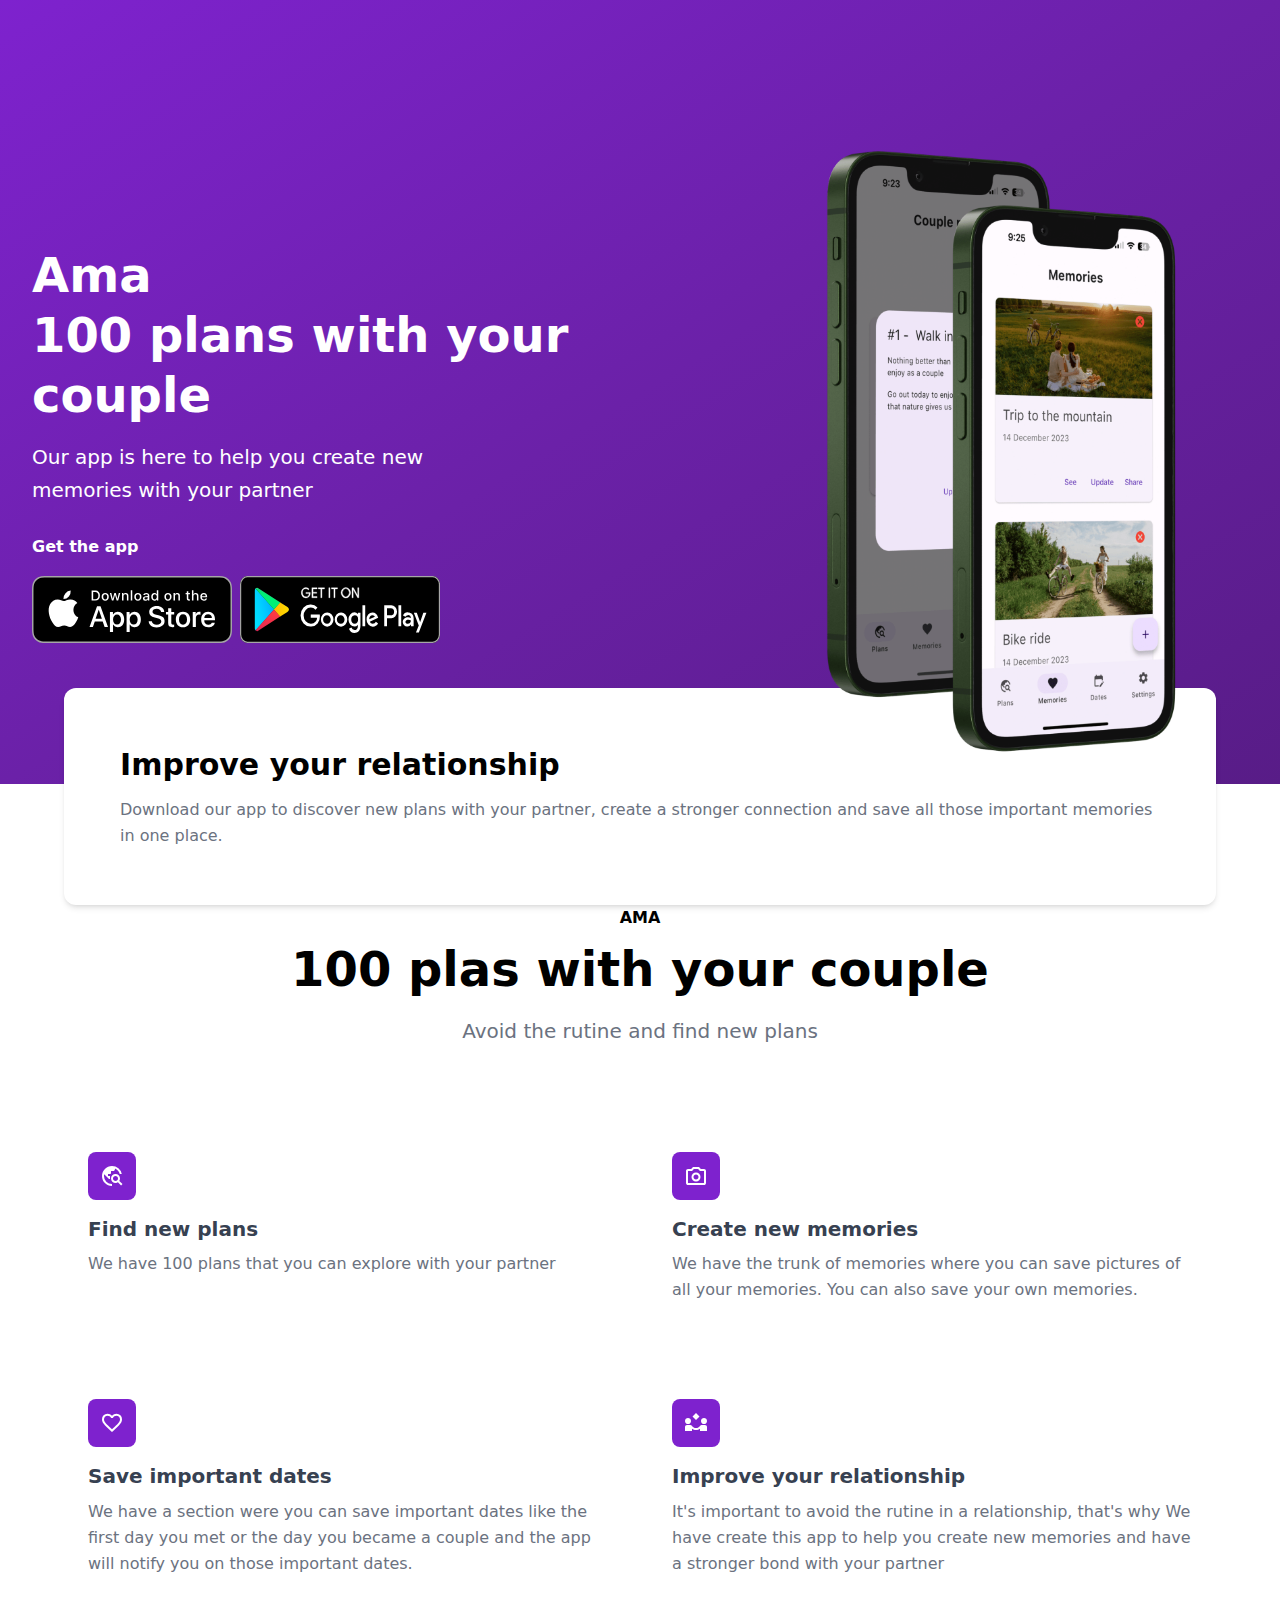
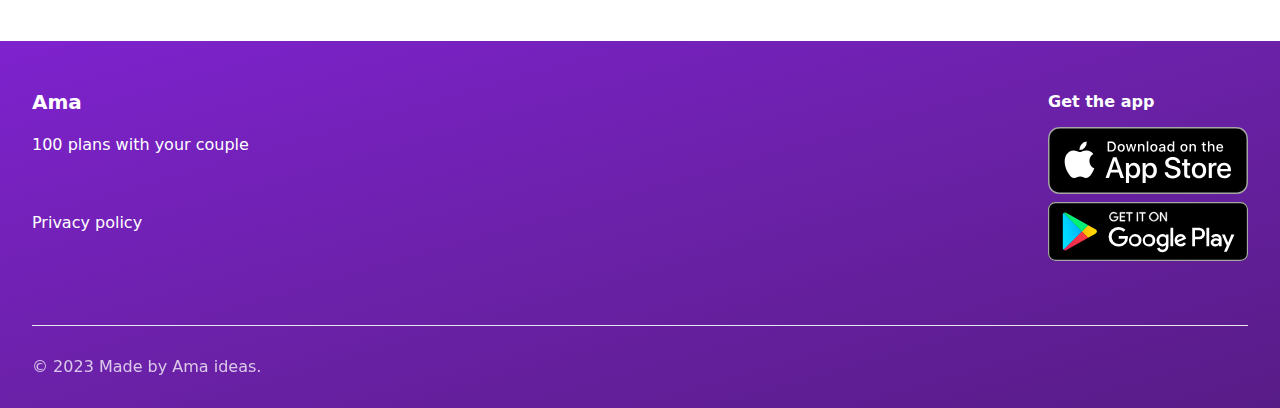
==== commit 3b0f2833: "Add files via upload" ====
--- a/index.html
+++ b/index.html
@@ -1 +1 @@
-<!DOCTYPE html><html lang="en"><head><meta charSet="utf-8"/><meta name="viewport" content="width=device-width, initial-scale=1"/><link rel="preload" href="/next/static/media/c9a5bc6a7c948fb0-s.p.woff2" as="font" crossorigin="" type="font/woff2"/><link rel="stylesheet" href="/next/static/css/bf83ff0e62913126.css" crossorigin="" data-precedence="next"/><link rel="preload" as="script" fetchPriority="low" href="/next/static/chunks/webpack-15ea2d31af34d0af.js" crossorigin=""/><script src="/next/static/chunks/fd9d1056-735d320b4b8745cb.js" async="" crossorigin=""></script><script src="/next/static/chunks/938-cd2116519108597b.js" async="" crossorigin=""></script><script src="/next/static/chunks/main-app-fff8a8d756251685.js" async="" crossorigin=""></script><script src="/next/static/chunks/647-daa0dae679502109.js" async=""></script><script src="/next/static/chunks/app/page-6e0c93cd417e21bf.js" async=""></script><title>Ama</title><meta name="description" content="Enjoy 100 unique couple plans!"/><link rel="icon" href="/favicon.ico" type="image/x-icon" sizes="16x16"/><meta name="next-size-adjust"/><script src="/next/static/chunks/polyfills-c67a75d1b6f99dc8.js" crossorigin="" noModule=""></script></head><body class="__className_e66fe9"><section class="relative min-h-screen w-full"><header class="grid !min-h-[49rem] bg-gradient-to-br from-purple-700 via-purple-800 to-purple-900 px-8"><div class="container mx-auto mt-32 grid h-full w-full grid-cols-1 place-items-center lg:mt-14 lg:grid-cols-2"><div class="col-span-1"><h1 class="block antialiased tracking-normal font-sans text-5xl font-semibold leading-tight text-white mb-4">Ama <br/>100 plans with your couple</h1><p class="block antialiased font-sans text-xl font-normal leading-relaxed text-inherit mb-7 !text-white md:pr-16 xl:pr-28">Our app is here to help you create new memories with your partner</p><h6 class="block antialiased tracking-normal font-sans text-base font-semibold leading-relaxed text-white mb-4">Get the app</h6><div class="flex flex-col gap-2 md:mb-2 md:w-10/12 md:flex-row"><a target="_blank" href="https://apps.apple.com/co/app/ama-100-planes-en-pareja/id6473065199"><img alt="App Store icon" loading="lazy" width="200" height="66.85" decoding="async" data-nimg="1" class="h-full" style="color:transparent" src="/images/app-store-badge.svg"/></a><a target="_blank" href="https://play.google.com/store/apps/details?id=com.amadev.app"><img alt="Play Store icon" loading="lazy" width="200" height="66.85" decoding="async" data-nimg="1" class="h-full" style="color:transparent" src="/images/play-store-badge.svg"/></a></div></div><img alt="Image of iPhones displaying the app" data-nimg="1" loading="lazy" width="470" height="576" decoding="async" class="col-span-1 my-20 h-full max-h-[30rem] -translate-y-32 md:max-h-[36rem] lg:my-0 lg:ml-auto lg:max-h-[40rem] lg:translate-y-0" style="color:transparent" src="/images/iphones.png"/></div></header><div class="mx-8 lg:mx-16 -mt-24 rounded-xl bg-white p-5 md:p-14 shadow-md"><div><h3 class="block antialiased tracking-normal font-sans text-3xl font-semibold leading-snug text-blue-gray-900 mb-3">Improve your relationship</h3><p class="block antialiased font-sans text-base leading-relaxed text-inherit font-normal !text-gray-500">Download our app to discover new plans with your partner, create a stronger connection and save all those important memories in one place.</p></div></div></section><section class="px-4 py-20 lg:py-0" aria-label="Features"><div class="container mx-auto mb-20 text-center"><p class="block antialiased font-sans text-base leading-relaxed text-blue-gray-900 mb-2 font-bold uppercase">Ama</p><h1 class="block antialiased tracking-normal font-sans text-5xl font-semibold leading-tight text-blue-gray-900 mb-4">100 plas with your couple</h1><p class="block antialiased font-sans text-xl font-normal leading-relaxed text-inherit mx-auto w-full px-4 !text-gray-500 lg:w-11/12 lg:px-8">Avoid the rutine and find new plans</p></div><div class="container mx-auto grid max-w-6xl grid-cols-1 gap-4 gap-y-12 md:grid-cols-2" role="list"><div class="relative flex flex-col bg-clip-border rounded-xl bg-transparent text-gray-700 shadow-none" role="listitem"><div class="p-6 grid justify-start"><div class="mb-4 grid h-12 w-12 place-content-center rounded-lg bg-purple-700 p-2.5 text-left text-white"><img alt="Find new plans" loading="lazy" width="24" height="24" decoding="async" data-nimg="1" class="invert" style="color:transparent" src="/icons/travel_explore.svg"/></div><h5 class="block antialiased tracking-normal font-sans text-xl font-semibold leading-snug text-blue-gray-900 mb-2">Find new plans</h5><p class="block antialiased font-sans text-base leading-relaxed text-inherit font-normal !text-gray-500">We have 100 plans that you can explore with your partner</p></div></div><div class="relative flex flex-col bg-clip-border rounded-xl bg-transparent text-gray-700 shadow-none" role="listitem"><div class="p-6 grid justify-start"><div class="mb-4 grid h-12 w-12 place-content-center rounded-lg bg-purple-700 p-2.5 text-left text-white"><img alt="Create new memories" loading="lazy" width="24" height="24" decoding="async" data-nimg="1" class="invert" style="color:transparent" src="/icons/photo_camera.svg"/></div><h5 class="block antialiased tracking-normal font-sans text-xl font-semibold leading-snug text-blue-gray-900 mb-2">Create new memories</h5><p class="block antialiased font-sans text-base leading-relaxed text-inherit font-normal !text-gray-500">We have the trunk of memories where you can save pictures of all your memories. You can also save your own memories.</p></div></div><div class="relative flex flex-col bg-clip-border rounded-xl bg-transparent text-gray-700 shadow-none" role="listitem"><div class="p-6 grid justify-start"><div class="mb-4 grid h-12 w-12 place-content-center rounded-lg bg-purple-700 p-2.5 text-left text-white"><img alt="Save important dates" loading="lazy" width="24" height="24" decoding="async" data-nimg="1" class="invert" style="color:transparent" src="/icons/favorite.svg"/></div><h5 class="block antialiased tracking-normal font-sans text-xl font-semibold leading-snug text-blue-gray-900 mb-2">Save important dates</h5><p class="block antialiased font-sans text-base leading-relaxed text-inherit font-normal !text-gray-500">We have a section were you can save important dates like the first day you met or the day you became a couple and the app will notify you on those important dates.</p></div></div><div class="relative flex flex-col bg-clip-border rounded-xl bg-transparent text-gray-700 shadow-none" role="listitem"><div class="p-6 grid justify-start"><div class="mb-4 grid h-12 w-12 place-content-center rounded-lg bg-purple-700 p-2.5 text-left text-white"><img alt="Improve your relationship" loading="lazy" width="24" height="24" decoding="async" data-nimg="1" class="invert" style="color:transparent" src="/icons/partner_exchange.svg"/></div><h5 class="block antialiased tracking-normal font-sans text-xl font-semibold leading-snug text-blue-gray-900 mb-2">Improve your relationship</h5><p class="block antialiased font-sans text-base leading-relaxed text-inherit font-normal !text-gray-500">It&#x27;s important to avoid the rutine in a relationship, that&#x27;s why We have create this app to help you create new memories and have a stronger bond with your partner</p></div></div></div></section><footer class="mt-10 bg-gradient-to-br from-purple-700 via-purple-800 to-purple-900 px-8 pt-12"><div class="container mx-auto"><div class="flex flex-wrap justify-center gap-8 md:justify-between"><div class="text-center md:text-left"><label class="block antialiased tracking-normal font-sans text-xl font-semibold leading-snug text-white mb-4">Ama</label><p class="block antialiased font-sans text-base leading-relaxed text-white mb-12 font-normal">100 plans with your couple</p><ul class="flex flex-wrap items-center justify-center md:justify-start"><li><a target="_blank" rel="noopener noreferrer" aria-label="Privacy Policy" class="block antialiased font-sans text-base leading-relaxed text-white py-1 font-medium transition-colors pr-3" href="https://getamaapp.com/policy.html">Privacy policy</a></li></ul></div><div class="mt-8 w-full md:mt-0 md:w-auto"><h6 class="block antialiased tracking-normal font-sans text-base font-semibold leading-relaxed text-white mb-3">Get the app</h6><div class="flex flex-col gap-2"><a target="_blank" href="https://apps.apple.com/co/app/ama-100-planes-en-pareja/id6473065199"><img alt="App Store icon" loading="lazy" width="200" height="66.85" decoding="async" data-nimg="1" class="h-full" style="color:transparent" src="/images/app-store-badge.svg"/></a></div></div></div><div class="mt-16 flex flex-wrap items-center justify-center gap-y-4 gap-x-8 border-t border-white-700 py-7 md:justify-between"><p class="block antialiased font-sans text-base leading-relaxed text-white text-center font-normal opacity-75">© 2023 Made by Ama ideas.</p></div></div></footer><script src="/next/static/chunks/webpack-15ea2d31af34d0af.js" crossorigin="" async=""></script><script>(self.__next_f=self.__next_f||[]).push([0]);self.__next_f.push([2,null])</script><script>self.__next_f.push([1,"1:HL[\"/next/static/media/c9a5bc6a7c948fb0-s.p.woff2\",\"font\",{\"crossOrigin\":\"\",\"type\":\"font/woff2\"}]\n2:HL[\"/next/static/css/bf83ff0e62913126.css\",\"style\",{\"crossOrigin\":\"\"}]\n0:\"$L3\"\n"])</script><script>self.__next_f.push([1,"4:I[7690,[],\"\"]\n6:I[5250,[\"647\",\"static/chunks/647-daa0dae679502109.js\",\"931\",\"static/chunks/app/page-6e0c93cd417e21bf.js\"],\"\"]\n7:I[1749,[\"647\",\"static/chunks/647-daa0dae679502109.js\",\"931\",\"static/chunks/app/page-6e0c93cd417e21bf.js\"],\"Image\"]\n8:I[5613,[],\"\"]\n9:I[1778,[],\"\"]\nb:I[8955,[],\"\"]\n"])</script><script>self.__next_f.push([1,"3:[[[\"$\",\"link\",\"0\",{\"rel\":\"stylesheet\",\"href\":\"/next/static/css/bf83ff0e62913126.css\",\"precedence\":\"next\",\"crossOrigin\":\"\"}]],[\"$\",\"$L4\",null,{\"buildId\":\"qovrkJTEJBljuuF0JV0jm\",\"assetPrefix\":\"\",\"initialCanonicalUrl\":\"/\",\"initialTree\":[\"\",{\"children\":[\"__PAGE__\",{}]},\"$undefined\",\"$undefined\",true],\"initialSeedData\":[\"\",{\"children\":[\"__PAGE__\",{},[\"$L5\",[[\"$\",\"section\",null,{\"className\":\"relative min-h-screen w-full\",\"children\":[[\"$\",\"header\",null,{\"className\":\"grid !min-h-[49rem] bg-gradient-to-br from-purple-700 via-purple-800 to-purple-900 px-8\",\"children\":[\"$\",\"div\",null,{\"className\":\"container mx-auto mt-32 grid h-full w-full grid-cols-1 place-items-center lg:mt-14 lg:grid-cols-2\",\"children\":[[\"$\",\"div\",null,{\"className\":\"col-span-1\",\"children\":[[\"$\",\"h1\",null,{\"className\":\"block antialiased tracking-normal font-sans text-5xl font-semibold leading-tight text-white mb-4\",\"children\":[\"Ama \",[\"$\",\"br\",null,{}],\"100 plans with your couple\"]}],[\"$\",\"p\",null,{\"className\":\"block antialiased font-sans text-xl font-normal leading-relaxed text-inherit mb-7 !text-white md:pr-16 xl:pr-28\",\"children\":\"Our app is here to help you create new memories with your partner\"}],[\"$\",\"h6\",null,{\"className\":\"block antialiased tracking-normal font-sans text-base font-semibold leading-relaxed text-white mb-4\",\"children\":\"Get the app\"}],[\"$\",\"div\",null,{\"className\":\"flex flex-col gap-2 md:mb-2 md:w-10/12 md:flex-row\",\"children\":[[\"$\",\"$L6\",null,{\"href\":\"https://apps.apple.com/co/app/ama-100-planes-en-pareja/id6473065199\",\"className\":\"$undefined\",\"target\":\"_blank\",\"children\":[\"$\",\"$L7\",null,{\"className\":\"h-full\",\"alt\":\"App Store icon\",\"src\":\"/images/app-store-badge.svg\",\"width\":200,\"height\":66.85}]}],[\"$\",\"$L6\",null,{\"href\":\"https://play.google.com/store/apps/details?id=com.amadev.app\",\"className\":\"$undefined\",\"target\":\"_blank\",\"children\":[\"$\",\"$L7\",null,{\"className\":\"h-full\",\"alt\":\"Play Store icon\",\"src\":\"/images/play-store-badge.svg\",\"width\":200,\"height\":66.85}]}]]}]]}],[\"$\",\"$L7\",null,{\"alt\":\"Image of iPhones displaying the app\",\"loading\":\"lazy\",\"width\":\"470\",\"height\":\"576\",\"decoding\":\"async\",\"data-nimg\":\"1\",\"className\":\"col-span-1 my-20 h-full max-h-[30rem] -translate-y-32 md:max-h-[36rem] lg:my-0 lg:ml-auto lg:max-h-[40rem] lg:translate-y-0\",\"src\":\"/images/iphones.png\"}]]}]}],[\"$\",\"div\",null,{\"className\":\"mx-8 lg:mx-16 -mt-24 rounded-xl bg-white p-5 md:p-14 shadow-md\",\"children\":[\"$\",\"div\",null,{\"children\":[[\"$\",\"h3\",null,{\"className\":\"block antialiased tracking-normal font-sans text-3xl font-semibold leading-snug text-blue-gray-900 mb-3\",\"children\":\"Improve your relationship\"}],[\"$\",\"p\",null,{\"className\":\"block antialiased font-sans text-base leading-relaxed text-inherit font-normal !text-gray-500\",\"children\":\"Download our app to discover new plans with your partner, create a stronger connection and save all those important memories in one place.\"}]]}]}]]}],[\"$\",\"section\",null,{\"className\":\"px-4 py-20 lg:py-0\",\"aria-label\":\"Features\",\"children\":[[\"$\",\"div\",null,{\"className\":\"container mx-auto mb-20 text-center\",\"children\":[[\"$\",\"p\",null,{\"className\":\"block antialiased font-sans text-base leading-relaxed text-blue-gray-900 mb-2 font-bold uppercase\",\"children\":\"Ama\"}],[\"$\",\"h1\",null,{\"className\":\"block antialiased tracking-normal font-sans text-5xl font-semibold leading-tight text-blue-gray-900 mb-4\",\"children\":\"100 plas with your couple\"}],[\"$\",\"p\",null,{\"className\":\"block antialiased font-sans text-xl font-normal leading-relaxed text-inherit mx-auto w-full px-4 !text-gray-500 lg:w-11/12 lg:px-8\",\"children\":\"Avoid the rutine and find new plans\"}]]}],[\"$\",\"div\",null,{\"className\":\"container mx-auto grid max-w-6xl grid-cols-1 gap-4 gap-y-12 md:grid-cols-2\",\"role\":\"list\",\"children\":[[\"$\",\"div\",\"Find new plans\",{\"className\":\"relative flex flex-col bg-clip-border rounded-xl bg-transparent text-gray-700 shadow-none\",\"role\":\"listitem\",\"children\":[\"$\",\"div\",null,{\"className\":\"p-6 grid justify-start\",\"children\":[[\"$\",\"div\",null,{\"className\":\"mb-4 grid h-12 w-12 place-content-center rounded-lg bg-purple-700 p-2.5 text-left text-white\",\"children\":[\"$\",\"$L7\",null,{\"alt\":\"Find new plans\",\"src\":\"/icons/travel_explore.svg\",\"width\":24,\"height\":24,\"className\":\"invert\"}]}],[\"$\",\"h5\",null,{\"className\":\"block antialiased tracking-normal font-sans text-xl font-semibold leading-snug text-blue-gray-900 mb-2\",\"children\":\"Find new plans\"}],[\"$\",\"p\",null,{\"className\":\"block antialiased font-sans text-base leading-relaxed text-inherit font-normal !text-gray-500\",\"children\":\"We have 100 plans that you can explore with your partner\"}]]}]}],[\"$\",\"div\",\"Create new memories\",{\"className\":\"relative flex flex-col bg-clip-border rounded-xl bg-transparent text-gray-700 shadow-none\",\"role\":\"listitem\",\"children\":[\"$\",\"div\",null,{\"className\":\"p-6 grid justify-start\",\"children\":[[\"$\",\"div\",null,{\"className\":\"mb-4 grid h-12 w-12 place-content-center rounded-lg bg-purple-700 p-2.5 text-left text-white\",\"children\":[\"$\",\"$L7\",null,{\"alt\":\"Create new memories\",\"src\":\"/icons/photo_camera.svg\",\"width\":24,\"height\":24,\"className\":\"invert\"}]}],[\"$\",\"h5\",null,{\"className\":\"block antialiased tracking-normal font-sans text-xl font-semibold leading-snug text-blue-gray-900 mb-2\",\"children\":\"Create new memories\"}],[\"$\",\"p\",null,{\"className\":\"block antialiased font-sans text-base leading-relaxed text-inherit font-normal !text-gray-500\",\"children\":\"We have the trunk of memories where you can save pictures of all your memories. You can also save your own memories.\"}]]}]}],[\"$\",\"div\",\"Save important dates\",{\"className\":\"relative flex flex-col bg-clip-border rounded-xl bg-transparent text-gray-700 shadow-none\",\"role\":\"listitem\",\"children\":[\"$\",\"div\",null,{\"className\":\"p-6 grid justify-start\",\"children\":[[\"$\",\"div\",null,{\"className\":\"mb-4 grid h-12 w-12 place-content-center rounded-lg bg-purple-700 p-2.5 text-left text-white\",\"children\":[\"$\",\"$L7\",null,{\"alt\":\"Save important dates\",\"src\":\"/icons/favorite.svg\",\"width\":24,\"height\":24,\"className\":\"invert\"}]}],[\"$\",\"h5\",null,{\"className\":\"block antialiased tracking-normal font-sans text-xl font-semibold leading-snug text-blue-gray-900 mb-2\",\"children\":\"Save important dates\"}],[\"$\",\"p\",null,{\"className\":\"block antialiased font-sans text-base leading-relaxed text-inherit font-normal !text-gray-500\",\"children\":\"We have a section were you can save important dates like the first day you met or the day you became a couple and the app will notify you on those important dates.\"}]]}]}],[\"$\",\"div\",\"Improve your relationship\",{\"className\":\"relative flex flex-col bg-clip-border rounded-xl bg-transparent text-gray-700 shadow-none\",\"role\":\"listitem\",\"children\":[\"$\",\"div\",null,{\"className\":\"p-6 grid justify-start\",\"children\":[[\"$\",\"div\",null,{\"className\":\"mb-4 grid h-12 w-12 place-content-center rounded-lg bg-purple-700 p-2.5 text-left text-white\",\"children\":[\"$\",\"$L7\",null,{\"alt\":\"Improve your relationship\",\"src\":\"/icons/partner_exchange.svg\",\"width\":24,\"height\":24,\"className\":\"invert\"}]}],[\"$\",\"h5\",null,{\"className\":\"block antialiased tracking-normal font-sans text-xl font-semibold leading-snug text-blue-gray-900 mb-2\",\"children\":\"Improve your relationship\"}],[\"$\",\"p\",null,{\"className\":\"block antialiased font-sans text-base leading-relaxed text-inherit font-normal !text-gray-500\",\"children\":\"It's important to avoid the rutine in a relationship, that's why We have create this app to help you create new memories and have a stronger bond with your partner\"}]]}]}]]}]]}],[\"$\",\"footer\",null,{\"className\":\"mt-10 bg-gradient-to-br from-purple-700 via-purple-800 to-purple-900 px-8 pt-12\",\"children\":[\"$\",\"div\",null,{\"className\":\"container mx-auto\",\"children\":[[\"$\",\"div\",null,{\"className\":\"flex flex-wrap justify-center gap-8 md:justify-between\",\"children\":[[\"$\",\"div\",null,{\"className\":\"text-center md:text-left\",\"children\":[[\"$\",\"label\",null,{\"className\":\"block antialiased tracking-normal font-sans text-xl font-semibold leading-snug text-white mb-4\",\"children\":\"Ama\"}],[\"$\",\"p\",null,{\"className\":\"block antialiased font-sans text-base leading-relaxed text-white mb-12 font-normal\",\"children\":\"100 plans with your couple\"}],[\"$\",\"ul\",null,{\"className\":\"flex flex-wrap items-center justify-center md:justify-start\",\"children\":[\"$\",\"li\",null,{\"children\":[\"$\",\"$L6\",null,{\"href\":\"https://getamaapp.com/policy.html\",\"target\":\"_blank\",\"rel\":\"noopener noreferrer\",\"aria-label\":\"Privacy Policy\",\"className\":\"block antialiased font-sans text-base leading-relaxed text-white py-1 font-medium transition-colors pr-3\",\"children\":\"Privacy policy\"}]}]}]]}],[\"$\",\"div\",null,{\"className\":\"mt-8 w-full md:mt-0 md:w-auto\",\"children\":[[\"$\",\"h6\",null,{\"className\":\"block antialiased tracking-normal font-sans text-base font-semibold leading-relaxed text-white mb-3\",\"children\":\"Get the app\"}],[\"$\",\"div\",null,{\"className\":\"flex flex-col gap-2\",\"children\":[\"$\",\"$L6\",null,{\"href\":\"https://apps.apple.com/co/app/ama-100-planes-en-pareja/id6473065199\",\"className\":\"$undefined\",\"target\":\"_blank\",\"children\":[\"$\",\"$L7\",null,{\"className\":\"h-full\",\"alt\":\"App Store icon\",\"src\":\"/images/app-store-badge.svg\",\"width\":200,\"height\":66.85}]}]}]]}]]}],[\"$\",\"div\",null,{\"className\":\"mt-16 flex flex-wrap items-center justify-center gap-y-4 gap-x-8 border-t border-white-700 py-7 md:justify-between\",\"children\":[\"$\",\"p\",null,{\"className\":\"block antialiased font-sans text-base leading-relaxed text-white text-center font-normal opacity-75\",\"children\":\"© 2023 Made by Ama ideas.\"}]}]]}]}]],null]]},[null,[\"$\",\"html\",null,{\"lang\":\"en\",\"children\":[\"$\",\"body\",null,{\"className\":\"__className_e66fe9\",\"children\":[\"$\",\"$L8\",null,{\"parallelRouterKey\":\"children\",\"segmentPath\":[\"children\"],\"loading\":\"$undefined\",\"loadingStyles\":\"$undefined\",\"loadingScripts\":\"$undefined\",\"hasLoading\":false,\"error\":\"$undefined\",\"errorStyles\":\"$undefined\",\"errorScripts\":\"$undefined\",\"template\":[\"$\",\"$L9\",null,{}],\"templateStyles\":\"$undefined\",\"templateScripts\":\"$undefined\",\"notFound\":[[\"$\",\"title\",null,{\"children\":\"404: This page could not be found.\"}],[\"$\",\"div\",null,{\"style\":{\"fontFamily\":\"system-ui,\\\"Segoe UI\\\",Roboto,Helvetica,Arial,sans-serif,\\\"Apple Color Emoji\\\",\\\"Segoe UI Emoji\\\"\",\"height\":\"100vh\",\"textAlign\":\"center\",\"display\":\"flex\",\"flexDirection\":\"column\",\"alignItems\":\"center\",\"justifyContent\":\"center\"},\"children\":[\"$\",\"div\",null,{\"children\":[[\"$\",\"style\",null,{\"dangerouslySetInnerHTML\":{\"__html\":\"body{color:#000;background:#fff;margin:0}.next-error-h1{border-right:1px solid rgba(0,0,0,.3)}@media (prefers-color-scheme:dark){body{color:#fff;background:#000}.next-error-h1{border-right:1px solid rgba(255,255,255,.3)}}\"}}],[\"$\",\"h1\",null,{\"className\":\"next-error-h1\",\"style\":{\"display\":\"inline-block\",\"margin\":\"0 20px 0 0\",\"padding\":\"0 23px 0 0\",\"fontSize\":24,\"fontWeight\":500,\"verticalAlign\":\"top\",\"lineHeight\":\"49px\"},\"children\":\"404\"}],[\"$\",\"div\",null,{\"style\":{\"display\":\"inline-block\"},\"children\":[\"$\",\"h2\",null,{\"style\":{\"fontSize\":14,\"fontWeight\":400,\"lineHeight\":\"49px\",\"margin\":0},\"children\":\"This page could not be found.\"}]}]]}]}]],\"notFoundStyles\":[],\"styles\":null}]}]}],null]],\"initialHead\":[false,\"$La\"],\"globalErrorComponent\":\"$b\"}]]\n"])</script><script>self.__next_f.push([1,"a:[[\"$\",\"meta\",\"0\",{\"name\":\"viewport\",\"content\":\"width=device-width, initial-scale=1\"}],[\"$\",\"meta\",\"1\",{\"charSet\":\"utf-8\"}],[\"$\",\"title\",\"2\",{\"children\":\"Ama\"}],[\"$\",\"meta\",\"3\",{\"name\":\"description\",\"content\":\"Enjoy 100 unique couple plans!\"}],[\"$\",\"link\",\"4\",{\"rel\":\"icon\",\"href\":\"/favicon.ico\",\"type\":\"image/x-icon\",\"sizes\":\"16x16\"}],[\"$\",\"meta\",\"5\",{\"name\":\"next-size-adjust\"}]]\n5:null\n"])</script><script>self.__next_f.push([1,""])</script></body></html>+<!DOCTYPE html><html lang="en"><head><meta charSet="utf-8"/><meta name="viewport" content="width=device-width, initial-scale=1"/><link rel="preload" href="/next/static/media/c9a5bc6a7c948fb0-s.p.woff2" as="font" crossorigin="" type="font/woff2"/><link rel="stylesheet" href="/next/static/css/bf83ff0e62913126.css" crossorigin="" data-precedence="next"/><link rel="preload" as="script" fetchPriority="low" href="/next/static/chunks/webpack-15ea2d31af34d0af.js" crossorigin=""/><script src="/next/static/chunks/fd9d1056-735d320b4b8745cb.js" async="" crossorigin=""></script><script src="/next/static/chunks/938-cd2116519108597b.js" async="" crossorigin=""></script><script src="/next/static/chunks/main-app-fff8a8d756251685.js" async="" crossorigin=""></script><script src="/next/static/chunks/647-daa0dae679502109.js" async=""></script><script src="/next/static/chunks/app/page-6e0c93cd417e21bf.js" async=""></script><title>Ama</title><meta name="description" content="Enjoy 100 unique couple plans!"/><link rel="icon" href="/favicon.ico" type="image/x-icon" sizes="16x16"/><meta name="next-size-adjust"/><script src="/next/static/chunks/polyfills-c67a75d1b6f99dc8.js" crossorigin="" noModule=""></script></head><body class="__className_e66fe9"><section class="relative min-h-screen w-full"><header class="grid !min-h-[49rem] bg-gradient-to-br from-purple-700 via-purple-800 to-purple-900 px-8"><div class="container mx-auto mt-32 grid h-full w-full grid-cols-1 place-items-center lg:mt-14 lg:grid-cols-2"><div class="col-span-1"><h1 class="block antialiased tracking-normal font-sans text-5xl font-semibold leading-tight text-white mb-4">Ama <br/>100 plans with your couple</h1><p class="block antialiased font-sans text-xl font-normal leading-relaxed text-inherit mb-7 !text-white md:pr-16 xl:pr-28">Our app is here to help you create new memories with your partner</p><h6 class="block antialiased tracking-normal font-sans text-base font-semibold leading-relaxed text-white mb-4">Get the app</h6><div class="flex flex-col gap-2 md:mb-2 md:w-10/12 md:flex-row"><a target="_blank" href="https://apps.apple.com/co/app/ama-100-planes-en-pareja/id6473065199"><img alt="App Store icon" loading="lazy" width="200" height="66.85" decoding="async" data-nimg="1" class="h-full" style="color:transparent" src="/images/app-store-badge.svg"/></a><a target="_blank" href="https://play.google.com/store/apps/details?id=com.amadev.app"><img alt="Play Store icon" loading="lazy" width="200" height="66.85" decoding="async" data-nimg="1" class="h-full" style="color:transparent" src="/images/play-store-badge.svg"/></a></div></div><img alt="Image of iPhones displaying the app" data-nimg="1" loading="lazy" width="470" height="576" decoding="async" class="col-span-1 my-20 h-full max-h-[30rem] -translate-y-32 md:max-h-[36rem] lg:my-0 lg:ml-auto lg:max-h-[40rem] lg:translate-y-0" style="color:transparent" src="/images/iphones.png"/></div></header><div class="mx-8 lg:mx-16 -mt-24 rounded-xl bg-white p-5 md:p-14 shadow-md"><div><h3 class="block antialiased tracking-normal font-sans text-3xl font-semibold leading-snug text-blue-gray-900 mb-3">Improve your relationship</h3><p class="block antialiased font-sans text-base leading-relaxed text-inherit font-normal !text-gray-500">Download our app to discover new plans with your partner, create a stronger connection and save all those important memories in one place.</p></div></div></section><section class="px-4 py-20 lg:py-0" aria-label="Features"><div class="container mx-auto mb-20 text-center"><p class="block antialiased font-sans text-base leading-relaxed text-blue-gray-900 mb-2 font-bold uppercase">Ama</p><h1 class="block antialiased tracking-normal font-sans text-5xl font-semibold leading-tight text-blue-gray-900 mb-4">100 plas with your couple</h1><p class="block antialiased font-sans text-xl font-normal leading-relaxed text-inherit mx-auto w-full px-4 !text-gray-500 lg:w-11/12 lg:px-8">Avoid the rutine and find new plans</p></div><div class="container mx-auto grid max-w-6xl grid-cols-1 gap-4 gap-y-12 md:grid-cols-2" role="list"><div class="relative flex flex-col bg-clip-border rounded-xl bg-transparent text-gray-700 shadow-none" role="listitem"><div class="p-6 grid justify-start"><div class="mb-4 grid h-12 w-12 place-content-center rounded-lg bg-purple-700 p-2.5 text-left text-white"><img alt="Find new plans" loading="lazy" width="24" height="24" decoding="async" data-nimg="1" class="invert" style="color:transparent" src="/icons/travel_explore.svg"/></div><h5 class="block antialiased tracking-normal font-sans text-xl font-semibold leading-snug text-blue-gray-900 mb-2">Find new plans</h5><p class="block antialiased font-sans text-base leading-relaxed text-inherit font-normal !text-gray-500">We have 100 plans that you can explore with your partner</p></div></div><div class="relative flex flex-col bg-clip-border rounded-xl bg-transparent text-gray-700 shadow-none" role="listitem"><div class="p-6 grid justify-start"><div class="mb-4 grid h-12 w-12 place-content-center rounded-lg bg-purple-700 p-2.5 text-left text-white"><img alt="Create new memories" loading="lazy" width="24" height="24" decoding="async" data-nimg="1" class="invert" style="color:transparent" src="/icons/photo_camera.svg"/></div><h5 class="block antialiased tracking-normal font-sans text-xl font-semibold leading-snug text-blue-gray-900 mb-2">Create new memories</h5><p class="block antialiased font-sans text-base leading-relaxed text-inherit font-normal !text-gray-500">We have the trunk of memories where you can save pictures of all your memories. You can also save your own memories.</p></div></div><div class="relative flex flex-col bg-clip-border rounded-xl bg-transparent text-gray-700 shadow-none" role="listitem"><div class="p-6 grid justify-start"><div class="mb-4 grid h-12 w-12 place-content-center rounded-lg bg-purple-700 p-2.5 text-left text-white"><img alt="Save important dates" loading="lazy" width="24" height="24" decoding="async" data-nimg="1" class="invert" style="color:transparent" src="/icons/favorite.svg"/></div><h5 class="block antialiased tracking-normal font-sans text-xl font-semibold leading-snug text-blue-gray-900 mb-2">Save important dates</h5><p class="block antialiased font-sans text-base leading-relaxed text-inherit font-normal !text-gray-500">We have a section were you can save important dates like the first day you met or the day you became a couple and the app will notify you on those important dates.</p></div></div><div class="relative flex flex-col bg-clip-border rounded-xl bg-transparent text-gray-700 shadow-none" role="listitem"><div class="p-6 grid justify-start"><div class="mb-4 grid h-12 w-12 place-content-center rounded-lg bg-purple-700 p-2.5 text-left text-white"><img alt="Improve your relationship" loading="lazy" width="24" height="24" decoding="async" data-nimg="1" class="invert" style="color:transparent" src="/icons/partner_exchange.svg"/></div><h5 class="block antialiased tracking-normal font-sans text-xl font-semibold leading-snug text-blue-gray-900 mb-2">Improve your relationship</h5><p class="block antialiased font-sans text-base leading-relaxed text-inherit font-normal !text-gray-500">It&#x27;s important to avoid the rutine in a relationship, that&#x27;s why We have create this app to help you create new memories and have a stronger bond with your partner</p></div></div></div></section><footer class="mt-10 bg-gradient-to-br from-purple-700 via-purple-800 to-purple-900 px-8 pt-12"><div class="container mx-auto"><div class="flex flex-wrap justify-center gap-8 md:justify-between"><div class="text-center md:text-left"><label class="block antialiased tracking-normal font-sans text-xl font-semibold leading-snug text-white mb-4">Ama</label><p class="block antialiased font-sans text-base leading-relaxed text-white mb-12 font-normal">100 plans with your couple</p><ul class="flex flex-wrap items-center justify-center md:justify-start"><li><a target="_blank" rel="noopener noreferrer" aria-label="Privacy Policy" class="block antialiased font-sans text-base leading-relaxed text-white py-1 font-medium transition-colors pr-3" href="https://getamaapp.com/policy.html">Privacy policy</a></li></ul></div><div class="mt-8 w-full md:mt-0 md:w-auto"><h6 class="block antialiased tracking-normal font-sans text-base font-semibold leading-relaxed text-white mb-3">Get the app</h6><div class="flex flex-col gap-2"><a target="_blank" href="https://apps.apple.com/co/app/ama-100-planes-en-pareja/id6473065199"><img alt="App Store icon" loading="lazy" width="200" height="66.85" decoding="async" data-nimg="1" class="h-full" style="color:transparent" src="/images/app-store-badge.svg"/></a><a target="_blank" href="https://play.google.com/store/apps/details?id=com.amadev.app"><img alt="Play Store icon" loading="lazy" width="200" height="66.85" decoding="async" data-nimg="1" class="h-full" style="color:transparent" src="/images/play-store-badge.svg"/></a></div></div></div><div class="mt-16 flex flex-wrap items-center justify-center gap-y-4 gap-x-8 border-t border-white-700 py-7 md:justify-between"><p class="block antialiased font-sans text-base leading-relaxed text-white text-center font-normal opacity-75">© 2023 Made by Ama ideas.</p></div></div></footer><script src="/next/static/chunks/webpack-15ea2d31af34d0af.js" crossorigin="" async=""></script><script>(self.__next_f=self.__next_f||[]).push([0]);self.__next_f.push([2,null])</script><script>self.__next_f.push([1,"1:HL[\"/next/static/media/c9a5bc6a7c948fb0-s.p.woff2\",\"font\",{\"crossOrigin\":\"\",\"type\":\"font/woff2\"}]\n2:HL[\"/next/static/css/bf83ff0e62913126.css\",\"style\",{\"crossOrigin\":\"\"}]\n0:\"$L3\"\n"])</script><script>self.__next_f.push([1,"4:I[7690,[],\"\"]\n6:I[5250,[\"647\",\"static/chunks/647-daa0dae679502109.js\",\"931\",\"static/chunks/app/page-6e0c93cd417e21bf.js\"],\"\"]\n7:I[1749,[\"647\",\"static/chunks/647-daa0dae679502109.js\",\"931\",\"static/chunks/app/page-6e0c93cd417e21bf.js\"],\"Image\"]\n8:I[5613,[],\"\"]\n9:I[1778,[],\"\"]\nb:I[8955,[],\"\"]\n"])</script><script>self.__next_f.push([1,"3:[[[\"$\",\"link\",\"0\",{\"rel\":\"stylesheet\",\"href\":\"/next/static/css/bf83ff0e62913126.css\",\"precedence\":\"next\",\"crossOrigin\":\"\"}]],[\"$\",\"$L4\",null,{\"buildId\":\"jFWrZPQnhHpjY11wiv9A0\",\"assetPrefix\":\"\",\"initialCanonicalUrl\":\"/\",\"initialTree\":[\"\",{\"children\":[\"__PAGE__\",{}]},\"$undefined\",\"$undefined\",true],\"initialSeedData\":[\"\",{\"children\":[\"__PAGE__\",{},[\"$L5\",[[\"$\",\"section\",null,{\"className\":\"relative min-h-screen w-full\",\"children\":[[\"$\",\"header\",null,{\"className\":\"grid !min-h-[49rem] bg-gradient-to-br from-purple-700 via-purple-800 to-purple-900 px-8\",\"children\":[\"$\",\"div\",null,{\"className\":\"container mx-auto mt-32 grid h-full w-full grid-cols-1 place-items-center lg:mt-14 lg:grid-cols-2\",\"children\":[[\"$\",\"div\",null,{\"className\":\"col-span-1\",\"children\":[[\"$\",\"h1\",null,{\"className\":\"block antialiased tracking-normal font-sans text-5xl font-semibold leading-tight text-white mb-4\",\"children\":[\"Ama \",[\"$\",\"br\",null,{}],\"100 plans with your couple\"]}],[\"$\",\"p\",null,{\"className\":\"block antialiased font-sans text-xl font-normal leading-relaxed text-inherit mb-7 !text-white md:pr-16 xl:pr-28\",\"children\":\"Our app is here to help you create new memories with your partner\"}],[\"$\",\"h6\",null,{\"className\":\"block antialiased tracking-normal font-sans text-base font-semibold leading-relaxed text-white mb-4\",\"children\":\"Get the app\"}],[\"$\",\"div\",null,{\"className\":\"flex flex-col gap-2 md:mb-2 md:w-10/12 md:flex-row\",\"children\":[[\"$\",\"$L6\",null,{\"href\":\"https://apps.apple.com/co/app/ama-100-planes-en-pareja/id6473065199\",\"className\":\"$undefined\",\"target\":\"_blank\",\"children\":[\"$\",\"$L7\",null,{\"className\":\"h-full\",\"alt\":\"App Store icon\",\"src\":\"/images/app-store-badge.svg\",\"width\":200,\"height\":66.85}]}],[\"$\",\"$L6\",null,{\"href\":\"https://play.google.com/store/apps/details?id=com.amadev.app\",\"className\":\"$undefined\",\"target\":\"_blank\",\"children\":[\"$\",\"$L7\",null,{\"className\":\"h-full\",\"alt\":\"Play Store icon\",\"src\":\"/images/play-store-badge.svg\",\"width\":200,\"height\":66.85}]}]]}]]}],[\"$\",\"$L7\",null,{\"alt\":\"Image of iPhones displaying the app\",\"loading\":\"lazy\",\"width\":\"470\",\"height\":\"576\",\"decoding\":\"async\",\"data-nimg\":\"1\",\"className\":\"col-span-1 my-20 h-full max-h-[30rem] -translate-y-32 md:max-h-[36rem] lg:my-0 lg:ml-auto lg:max-h-[40rem] lg:translate-y-0\",\"src\":\"/images/iphones.png\"}]]}]}],[\"$\",\"div\",null,{\"className\":\"mx-8 lg:mx-16 -mt-24 rounded-xl bg-white p-5 md:p-14 shadow-md\",\"children\":[\"$\",\"div\",null,{\"children\":[[\"$\",\"h3\",null,{\"className\":\"block antialiased tracking-normal font-sans text-3xl font-semibold leading-snug text-blue-gray-900 mb-3\",\"children\":\"Improve your relationship\"}],[\"$\",\"p\",null,{\"className\":\"block antialiased font-sans text-base leading-relaxed text-inherit font-normal !text-gray-500\",\"children\":\"Download our app to discover new plans with your partner, create a stronger connection and save all those important memories in one place.\"}]]}]}]]}],[\"$\",\"section\",null,{\"className\":\"px-4 py-20 lg:py-0\",\"aria-label\":\"Features\",\"children\":[[\"$\",\"div\",null,{\"className\":\"container mx-auto mb-20 text-center\",\"children\":[[\"$\",\"p\",null,{\"className\":\"block antialiased font-sans text-base leading-relaxed text-blue-gray-900 mb-2 font-bold uppercase\",\"children\":\"Ama\"}],[\"$\",\"h1\",null,{\"className\":\"block antialiased tracking-normal font-sans text-5xl font-semibold leading-tight text-blue-gray-900 mb-4\",\"children\":\"100 plas with your couple\"}],[\"$\",\"p\",null,{\"className\":\"block antialiased font-sans text-xl font-normal leading-relaxed text-inherit mx-auto w-full px-4 !text-gray-500 lg:w-11/12 lg:px-8\",\"children\":\"Avoid the rutine and find new plans\"}]]}],[\"$\",\"div\",null,{\"className\":\"container mx-auto grid max-w-6xl grid-cols-1 gap-4 gap-y-12 md:grid-cols-2\",\"role\":\"list\",\"children\":[[\"$\",\"div\",\"Find new plans\",{\"className\":\"relative flex flex-col bg-clip-border rounded-xl bg-transparent text-gray-700 shadow-none\",\"role\":\"listitem\",\"children\":[\"$\",\"div\",null,{\"className\":\"p-6 grid justify-start\",\"children\":[[\"$\",\"div\",null,{\"className\":\"mb-4 grid h-12 w-12 place-content-center rounded-lg bg-purple-700 p-2.5 text-left text-white\",\"children\":[\"$\",\"$L7\",null,{\"alt\":\"Find new plans\",\"src\":\"/icons/travel_explore.svg\",\"width\":24,\"height\":24,\"className\":\"invert\"}]}],[\"$\",\"h5\",null,{\"className\":\"block antialiased tracking-normal font-sans text-xl font-semibold leading-snug text-blue-gray-900 mb-2\",\"children\":\"Find new plans\"}],[\"$\",\"p\",null,{\"className\":\"block antialiased font-sans text-base leading-relaxed text-inherit font-normal !text-gray-500\",\"children\":\"We have 100 plans that you can explore with your partner\"}]]}]}],[\"$\",\"div\",\"Create new memories\",{\"className\":\"relative flex flex-col bg-clip-border rounded-xl bg-transparent text-gray-700 shadow-none\",\"role\":\"listitem\",\"children\":[\"$\",\"div\",null,{\"className\":\"p-6 grid justify-start\",\"children\":[[\"$\",\"div\",null,{\"className\":\"mb-4 grid h-12 w-12 place-content-center rounded-lg bg-purple-700 p-2.5 text-left text-white\",\"children\":[\"$\",\"$L7\",null,{\"alt\":\"Create new memories\",\"src\":\"/icons/photo_camera.svg\",\"width\":24,\"height\":24,\"className\":\"invert\"}]}],[\"$\",\"h5\",null,{\"className\":\"block antialiased tracking-normal font-sans text-xl font-semibold leading-snug text-blue-gray-900 mb-2\",\"children\":\"Create new memories\"}],[\"$\",\"p\",null,{\"className\":\"block antialiased font-sans text-base leading-relaxed text-inherit font-normal !text-gray-500\",\"children\":\"We have the trunk of memories where you can save pictures of all your memories. You can also save your own memories.\"}]]}]}],[\"$\",\"div\",\"Save important dates\",{\"className\":\"relative flex flex-col bg-clip-border rounded-xl bg-transparent text-gray-700 shadow-none\",\"role\":\"listitem\",\"children\":[\"$\",\"div\",null,{\"className\":\"p-6 grid justify-start\",\"children\":[[\"$\",\"div\",null,{\"className\":\"mb-4 grid h-12 w-12 place-content-center rounded-lg bg-purple-700 p-2.5 text-left text-white\",\"children\":[\"$\",\"$L7\",null,{\"alt\":\"Save important dates\",\"src\":\"/icons/favorite.svg\",\"width\":24,\"height\":24,\"className\":\"invert\"}]}],[\"$\",\"h5\",null,{\"className\":\"block antialiased tracking-normal font-sans text-xl font-semibold leading-snug text-blue-gray-900 mb-2\",\"children\":\"Save important dates\"}],[\"$\",\"p\",null,{\"className\":\"block antialiased font-sans text-base leading-relaxed text-inherit font-normal !text-gray-500\",\"children\":\"We have a section were you can save important dates like the first day you met or the day you became a couple and the app will notify you on those important dates.\"}]]}]}],[\"$\",\"div\",\"Improve your relationship\",{\"className\":\"relative flex flex-col bg-clip-border rounded-xl bg-transparent text-gray-700 shadow-none\",\"role\":\"listitem\",\"children\":[\"$\",\"div\",null,{\"className\":\"p-6 grid justify-start\",\"children\":[[\"$\",\"div\",null,{\"className\":\"mb-4 grid h-12 w-12 place-content-center rounded-lg bg-purple-700 p-2.5 text-left text-white\",\"children\":[\"$\",\"$L7\",null,{\"alt\":\"Improve your relationship\",\"src\":\"/icons/partner_exchange.svg\",\"width\":24,\"height\":24,\"className\":\"invert\"}]}],[\"$\",\"h5\",null,{\"className\":\"block antialiased tracking-normal font-sans text-xl font-semibold leading-snug text-blue-gray-900 mb-2\",\"children\":\"Improve your relationship\"}],[\"$\",\"p\",null,{\"className\":\"block antialiased font-sans text-base leading-relaxed text-inherit font-normal !text-gray-500\",\"children\":\"It's important to avoid the rutine in a relationship, that's why We have create this app to help you create new memories and have a stronger bond with your partner\"}]]}]}]]}]]}],[\"$\",\"footer\",null,{\"className\":\"mt-10 bg-gradient-to-br from-purple-700 via-purple-800 to-purple-900 px-8 pt-12\",\"children\":[\"$\",\"div\",null,{\"className\":\"container mx-auto\",\"children\":[[\"$\",\"div\",null,{\"className\":\"flex flex-wrap justify-center gap-8 md:justify-between\",\"children\":[[\"$\",\"div\",null,{\"className\":\"text-center md:text-left\",\"children\":[[\"$\",\"label\",null,{\"className\":\"block antialiased tracking-normal font-sans text-xl font-semibold leading-snug text-white mb-4\",\"children\":\"Ama\"}],[\"$\",\"p\",null,{\"className\":\"block antialiased font-sans text-base leading-relaxed text-white mb-12 font-normal\",\"children\":\"100 plans with your couple\"}],[\"$\",\"ul\",null,{\"className\":\"flex flex-wrap items-center justify-center md:justify-start\",\"children\":[\"$\",\"li\",null,{\"children\":[\"$\",\"$L6\",null,{\"href\":\"https://getamaapp.com/policy.html\",\"target\":\"_blank\",\"rel\":\"noopener noreferrer\",\"aria-label\":\"Privacy Policy\",\"className\":\"block antialiased font-sans text-base leading-relaxed text-white py-1 font-medium transition-colors pr-3\",\"children\":\"Privacy policy\"}]}]}]]}],[\"$\",\"div\",null,{\"className\":\"mt-8 w-full md:mt-0 md:w-auto\",\"children\":[[\"$\",\"h6\",null,{\"className\":\"block antialiased tracking-normal font-sans text-base font-semibold leading-relaxed text-white mb-3\",\"children\":\"Get the app\"}],[\"$\",\"div\",null,{\"className\":\"flex flex-col gap-2\",\"children\":[[\"$\",\"$L6\",null,{\"href\":\"https://apps.apple.com/co/app/ama-100-planes-en-pareja/id6473065199\",\"className\":\"$undefined\",\"target\":\"_blank\",\"children\":[\"$\",\"$L7\",null,{\"className\":\"h-full\",\"alt\":\"App Store icon\",\"src\":\"/images/app-store-badge.svg\",\"width\":200,\"height\":66.85}]}],[\"$\",\"$L6\",null,{\"href\":\"https://play.google.com/store/apps/details?id=com.amadev.app\",\"className\":\"$undefined\",\"target\":\"_blank\",\"children\":[\"$\",\"$L7\",null,{\"className\":\"h-full\",\"alt\":\"Play Store icon\",\"src\":\"/images/play-store-badge.svg\",\"width\":200,\"height\":66.85}]}]]}]]}]]}],[\"$\",\"div\",null,{\"className\":\"mt-16 flex flex-wrap items-center justify-center gap-y-4 gap-x-8 border-t border-white-700 py-7 md:justify-between\",\"children\":[\"$\",\"p\",null,{\"className\":\"block antialiased font-sans text-base leading-relaxed text-white text-center font-normal opacity-75\",\"children\":\"© 2023 Made by Ama ideas.\"}]}]]}]}]],null]]},[null,[\"$\",\"html\",null,{\"lang\":\"en\",\"children\":[\"$\",\"body\",null,{\"className\":\"__className_e66fe9\",\"children\":[\"$\",\"$L8\",null,{\"parallelRouterKey\":\"children\",\"segmentPath\":[\"children\"],\"loading\":\"$undefined\",\"loadingStyles\":\"$undefined\",\"loadingScripts\":\"$undefined\",\"hasLoading\":false,\"error\":\"$undefined\",\"errorStyles\":\"$undefined\",\"errorScripts\":\"$undefined\",\"template\":[\"$\",\"$L9\",null,{}],\"templateStyles\":\"$undefined\",\"templateScripts\":\"$undefined\",\"notFound\":[[\"$\",\"title\",null,{\"children\":\"404: This page could not be found.\"}],[\"$\",\"div\",null,{\"style\":{\"fontFamily\":\"system-ui,\\\"Segoe UI\\\",Roboto,Helvetica,Arial,sans-serif,\\\"Apple Color Emoji\\\",\\\"Segoe UI Emoji\\\"\",\"height\":\"100vh\",\"textAlign\":\"center\",\"display\":\"flex\",\"flexDirection\":\"column\",\"alignItems\":\"center\",\"justifyContent\":\"center\"},\"children\":[\"$\",\"div\",null,{\"children\":[[\"$\",\"style\",null,{\"dangerouslySetInnerHTML\":{\"__html\":\"body{color:#000;background:#fff;margin:0}.next-error-h1{border-right:1px solid rgba(0,0,0,.3)}@media (prefers-color-scheme:dark){body{color:#fff;background:#000}.next-error-h1{border-right:1px solid rgba(255,255,255,.3)}}\"}}],[\"$\",\"h1\",null,{\"className\":\"next-error-h1\",\"style\":{\"display\":\"inline-block\",\"margin\":\"0 20px 0 0\",\"padding\":\"0 23px 0 0\",\"fontSize\":24,\"fontWeight\":500,\"verticalAlign\":\"top\",\"lineHeight\":\"49px\"},\"children\":\"404\"}],[\"$\",\"div\",null,{\"style\":{\"display\":\"inline-block\"},\"children\":[\"$\",\"h2\",null,{\"style\":{\"fontSize\":14,\"fontWeight\":400,\"lineHeight\":\"49px\",\"margin\":0},\"children\":\"This page could not be found.\"}]}]]}]}]],\"notFoundStyles\":[],\"styles\":null}]}]}],null]],\"initialHead\":[false,\"$La\"],\"globalErrorComponent\":\"$b\"}]]\n"])</script><script>self.__next_f.push([1,"a:[[\"$\",\"meta\",\"0\",{\"name\":\"viewport\",\"content\":\"width=device-width, initial-scale=1\"}],[\"$\",\"meta\",\"1\",{\"charSet\":\"utf-8\"}],[\"$\",\"title\",\"2\",{\"children\":\"Ama\"}],[\"$\",\"meta\",\"3\",{\"name\":\"description\",\"content\":\"Enjoy 100 unique couple plans!\"}],[\"$\",\"link\",\"4\",{\"rel\":\"icon\",\"href\":\"/favicon.ico\",\"type\":\"image/x-icon\",\"sizes\":\"16x16\"}],[\"$\",\"meta\",\"5\",{\"name\":\"next-size-adjust\"}]]\n5:null\n"])</script><script>self.__next_f.push([1,""])</script></body></html>